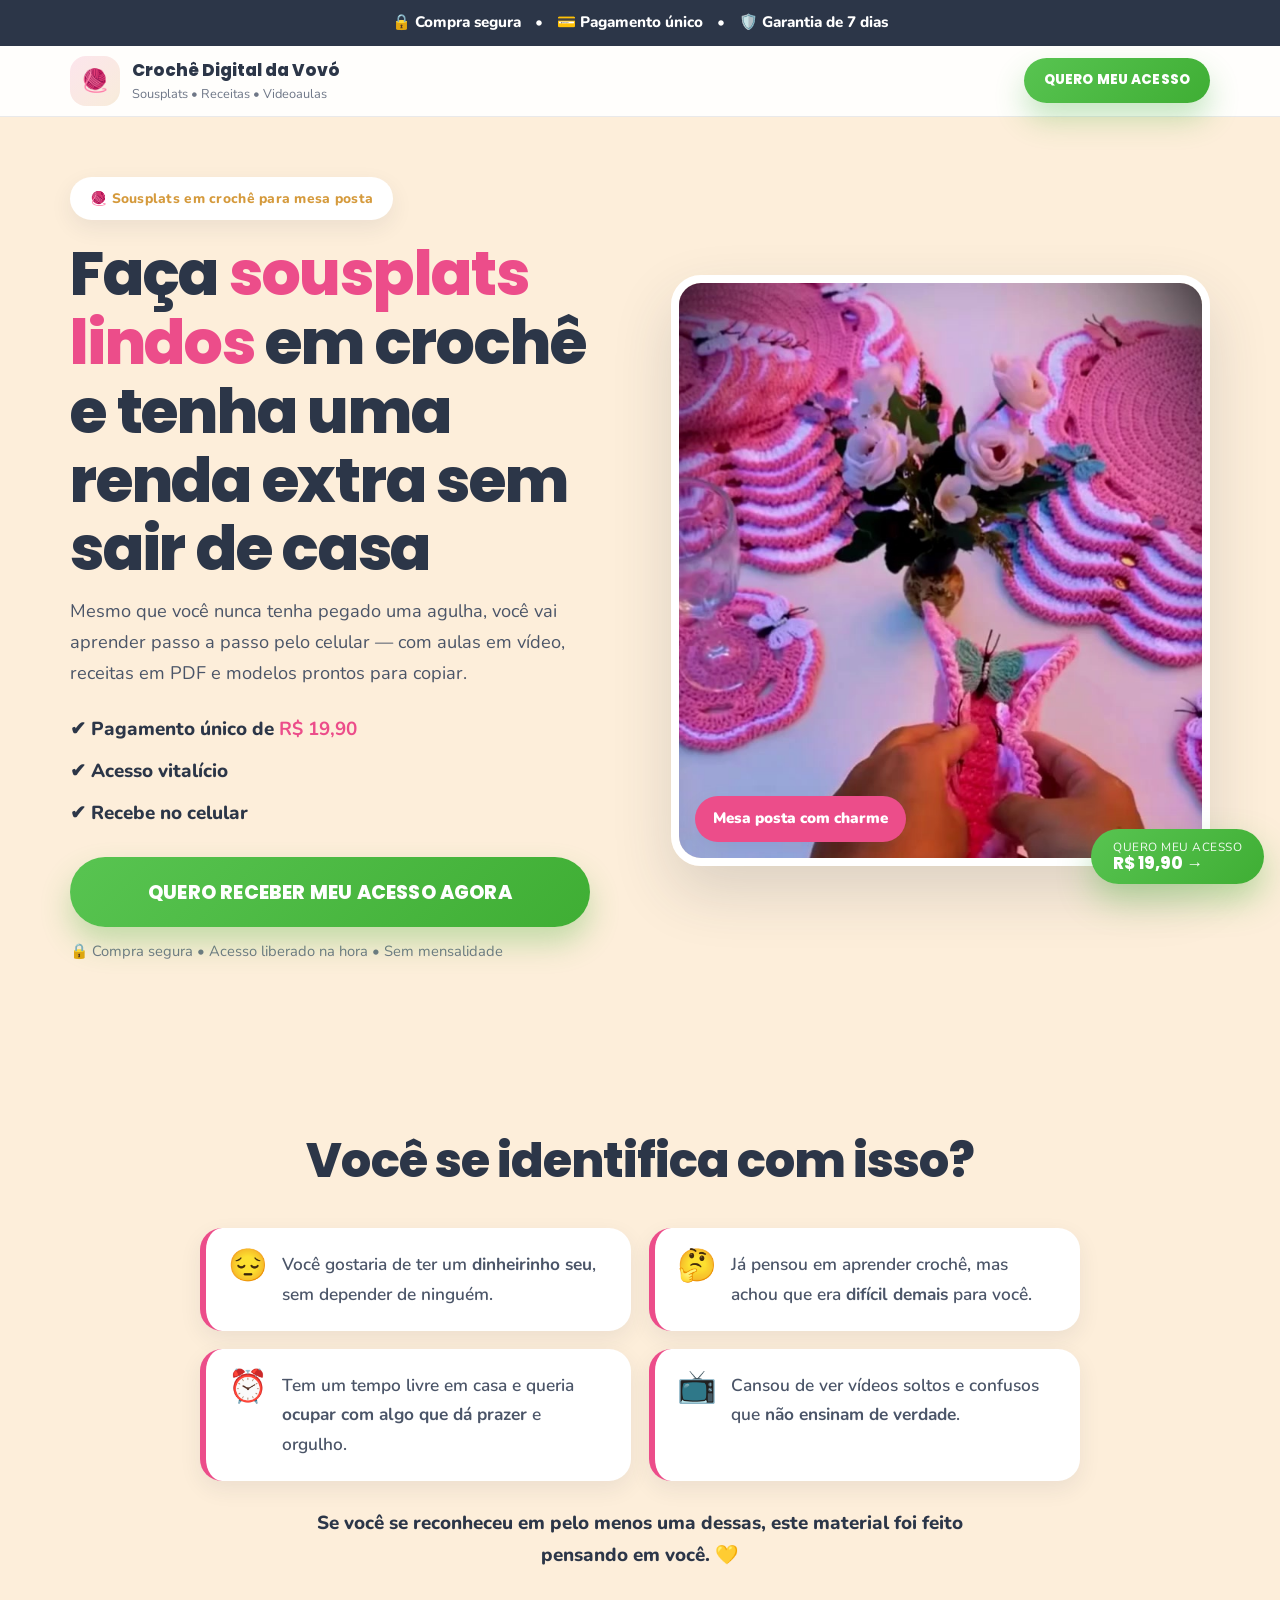
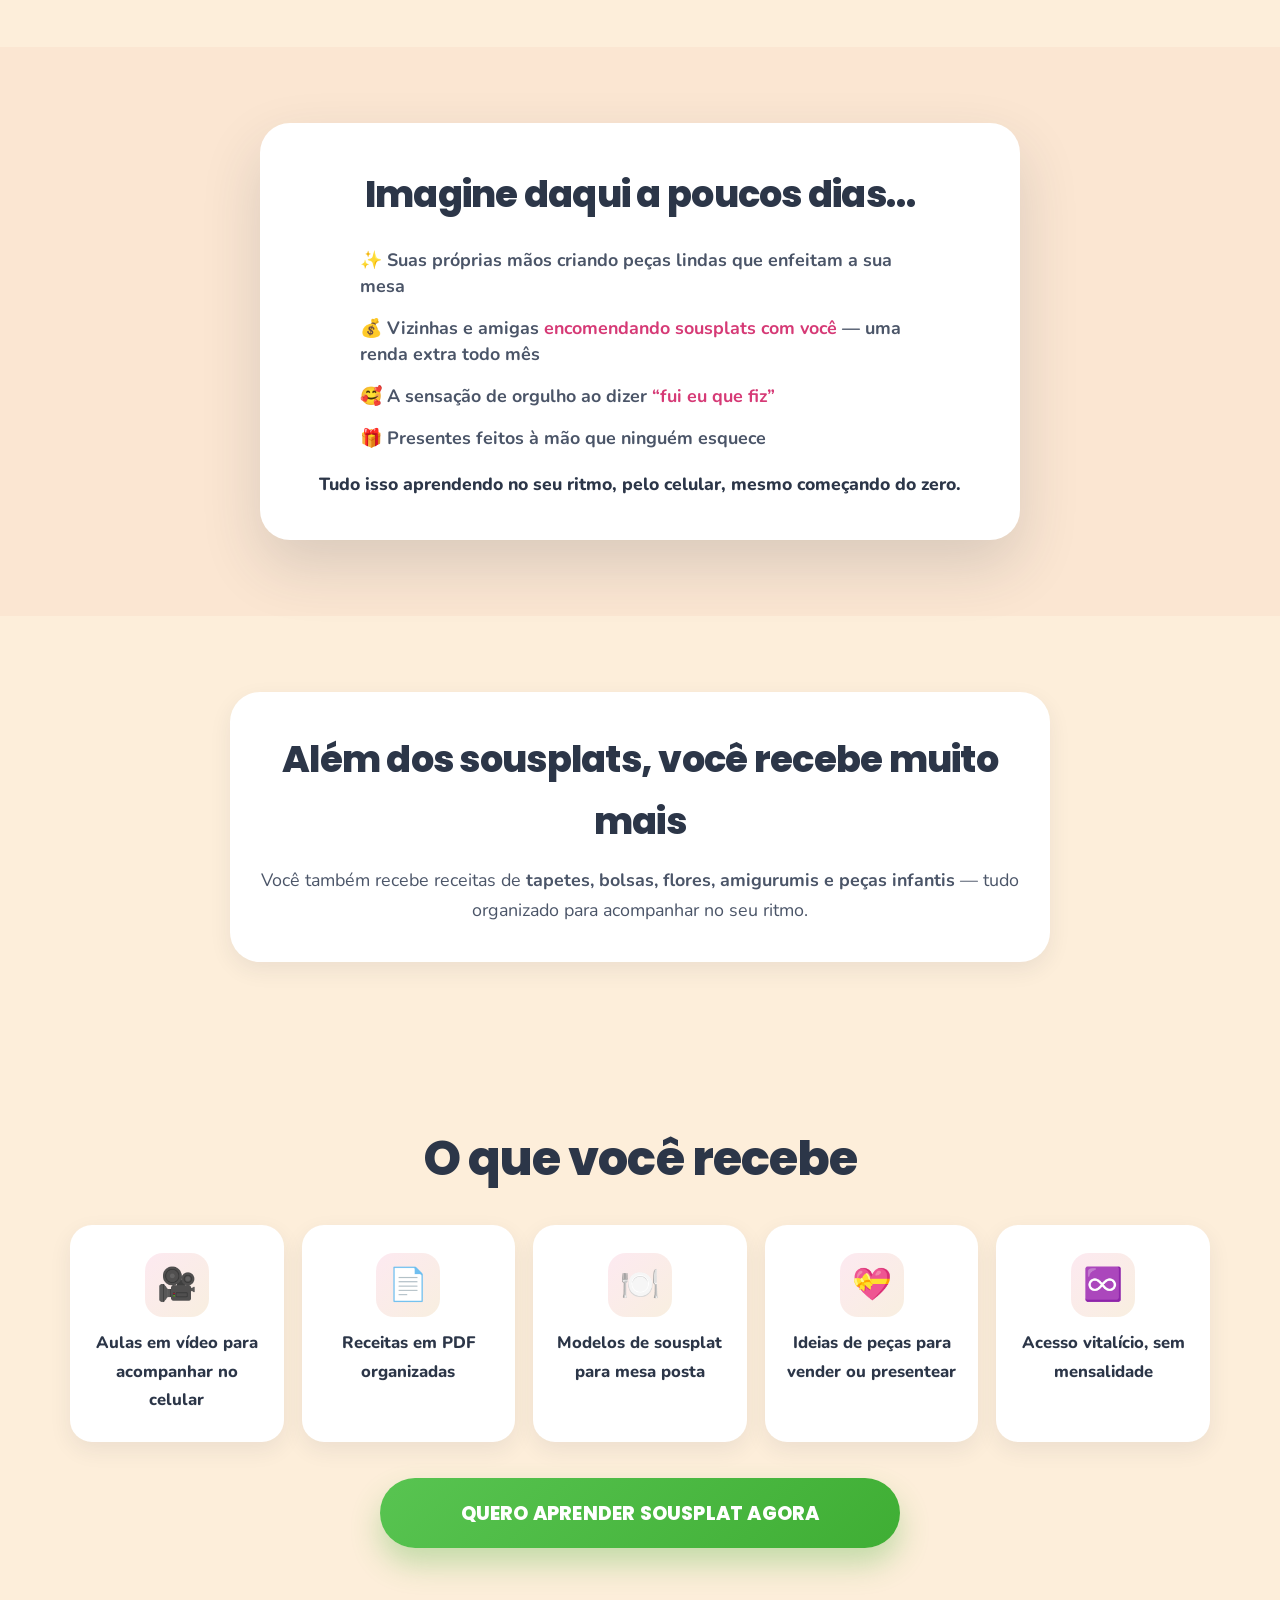
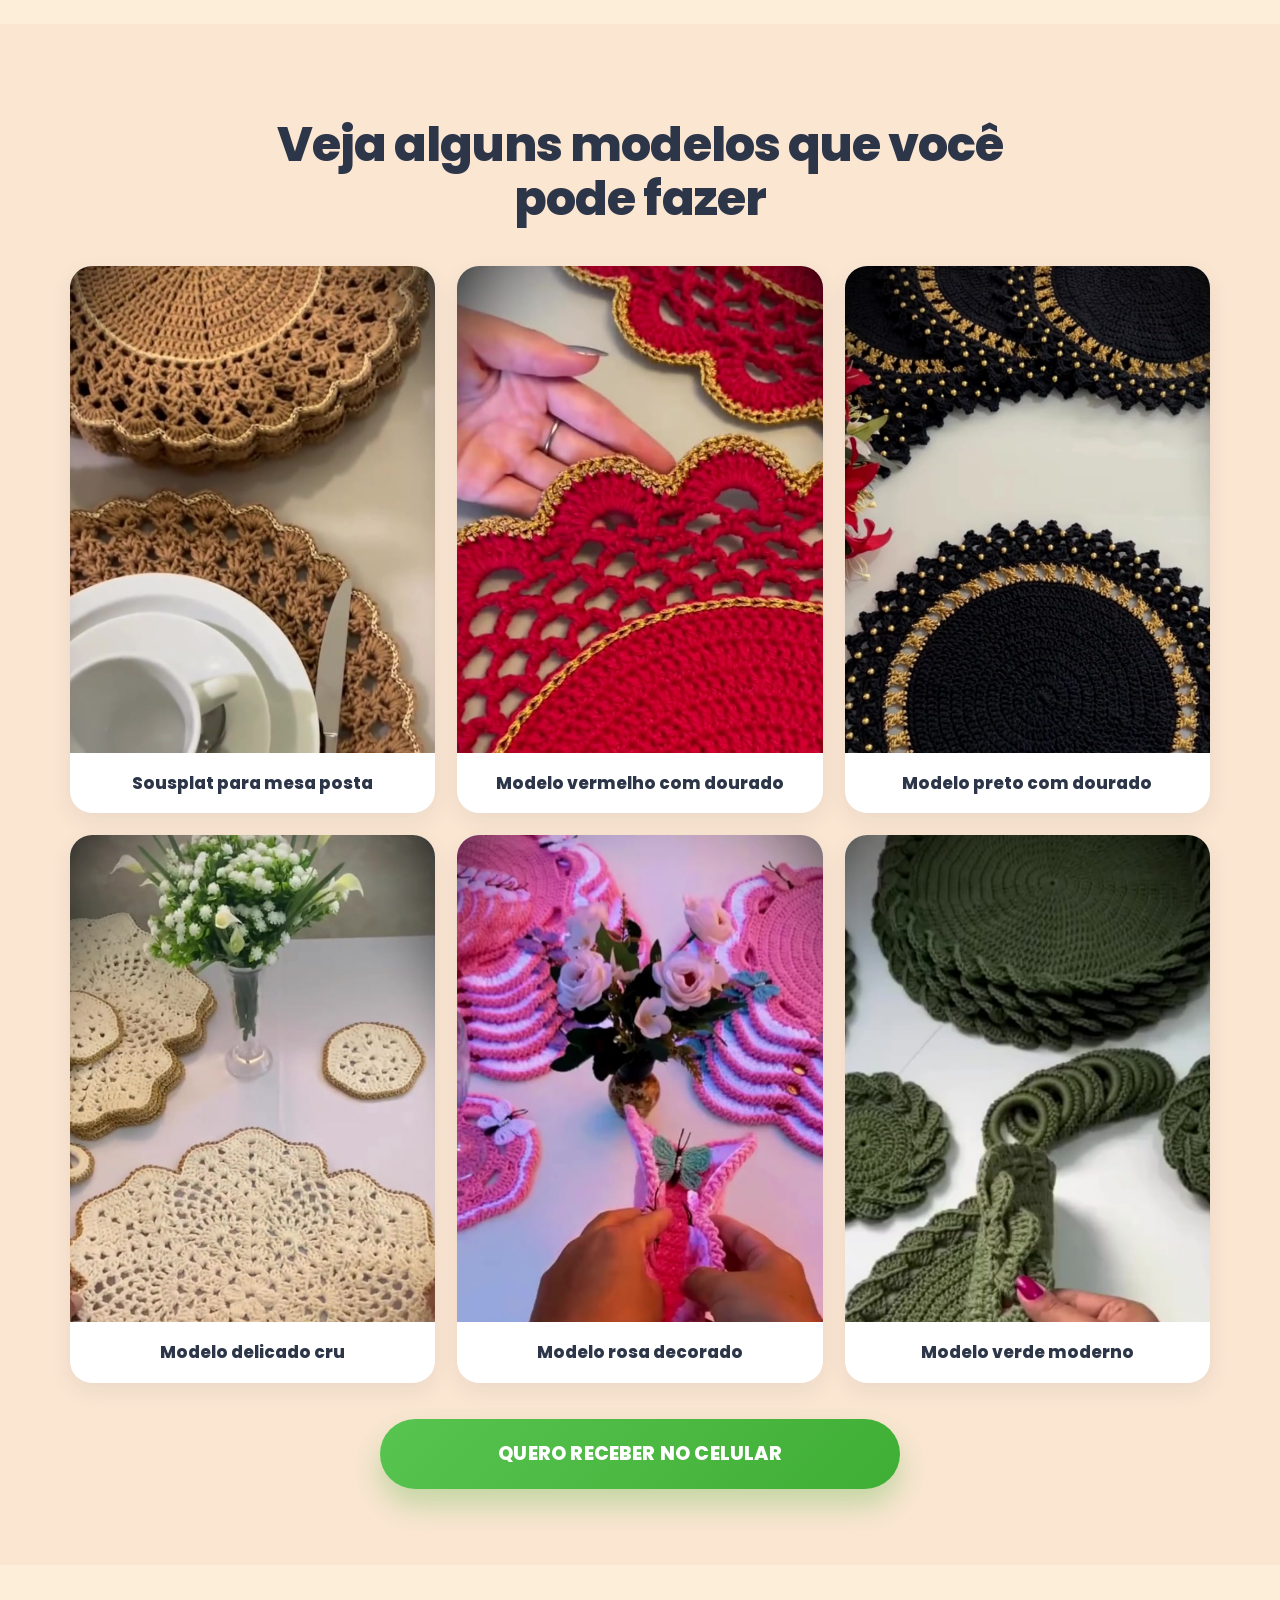
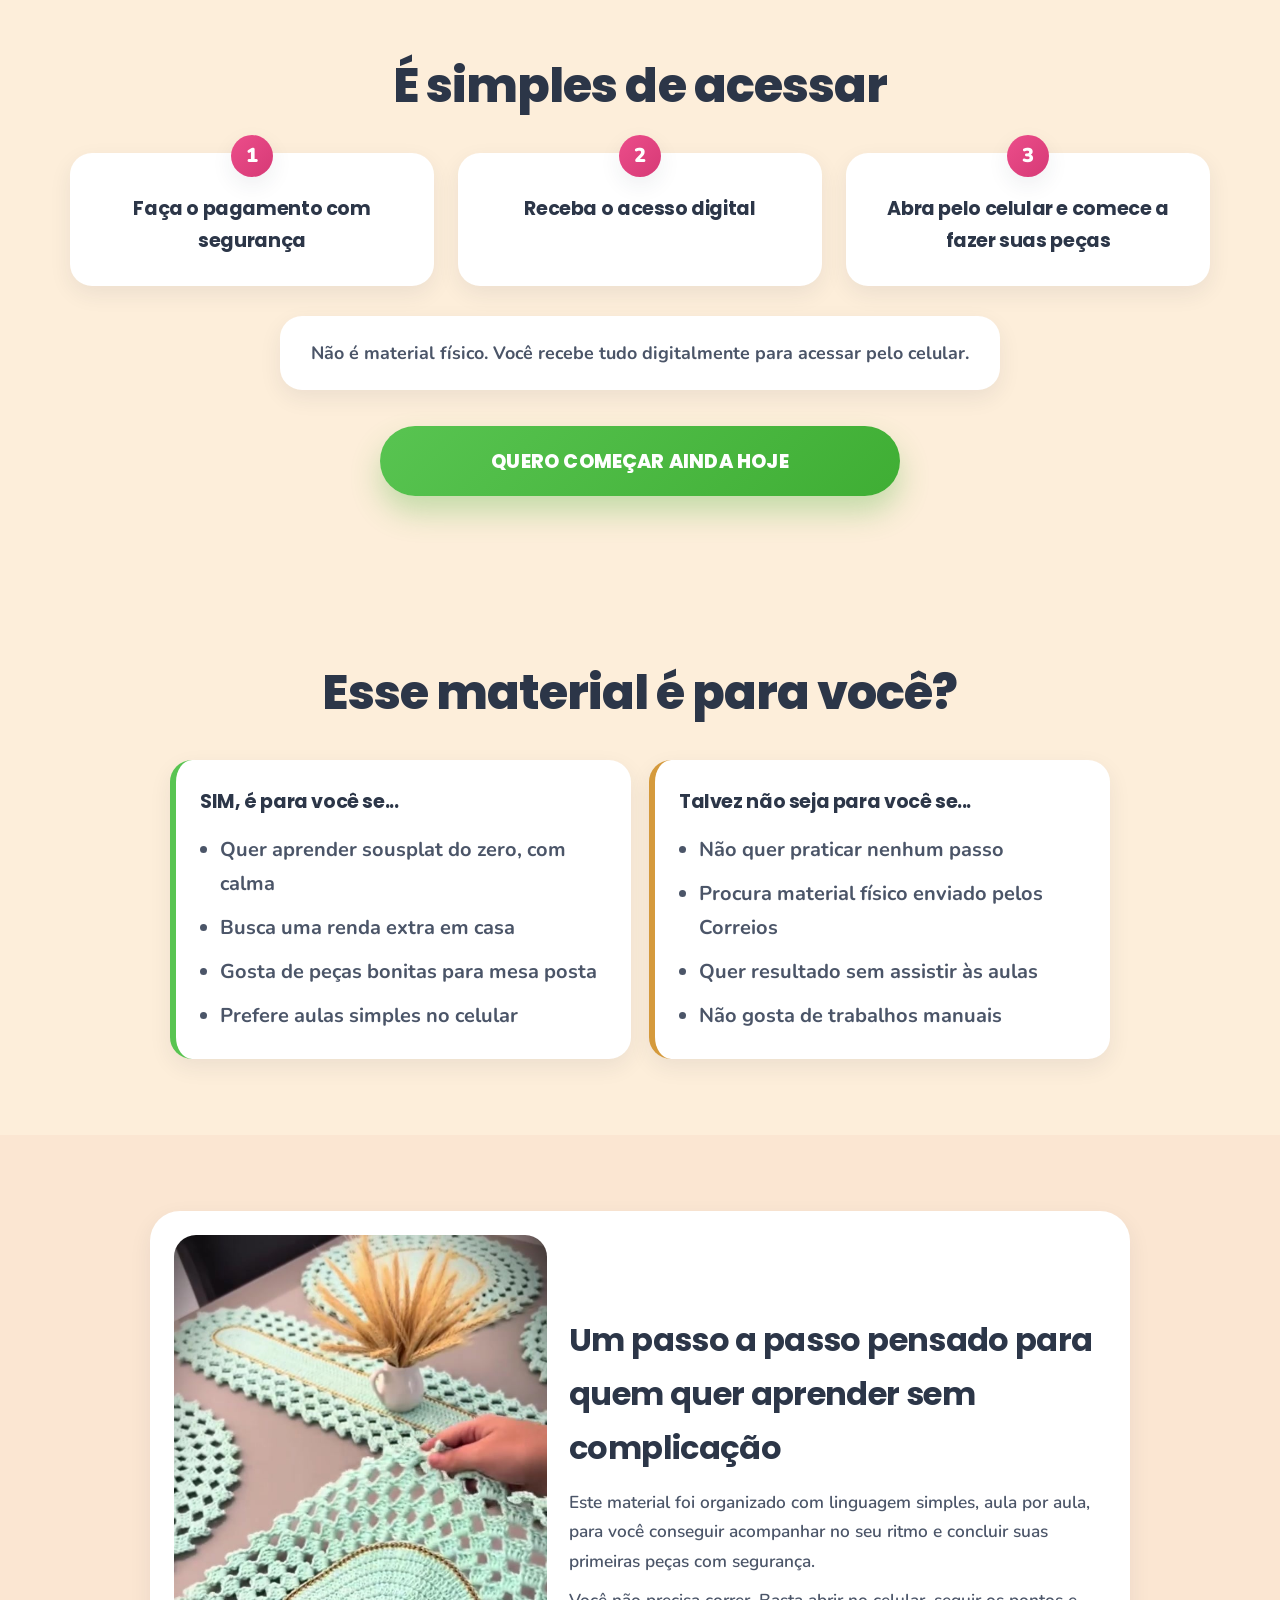
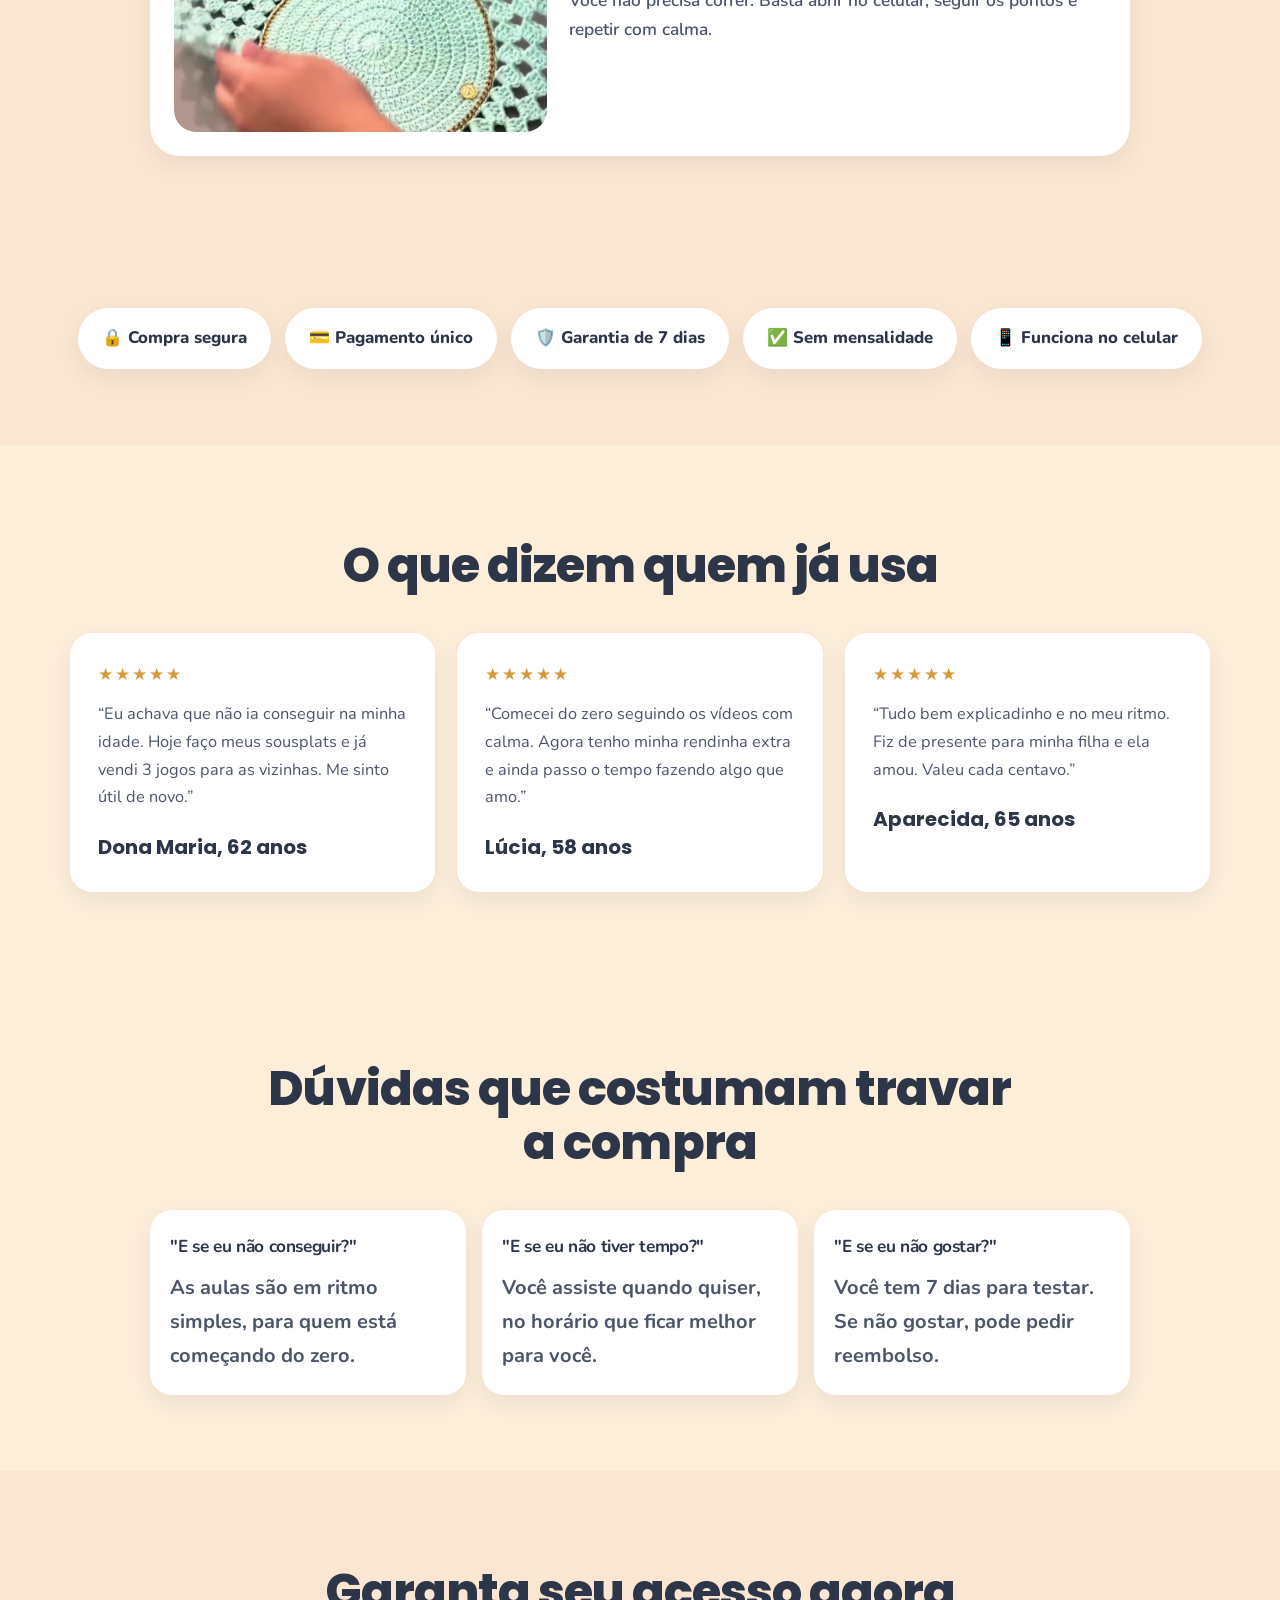
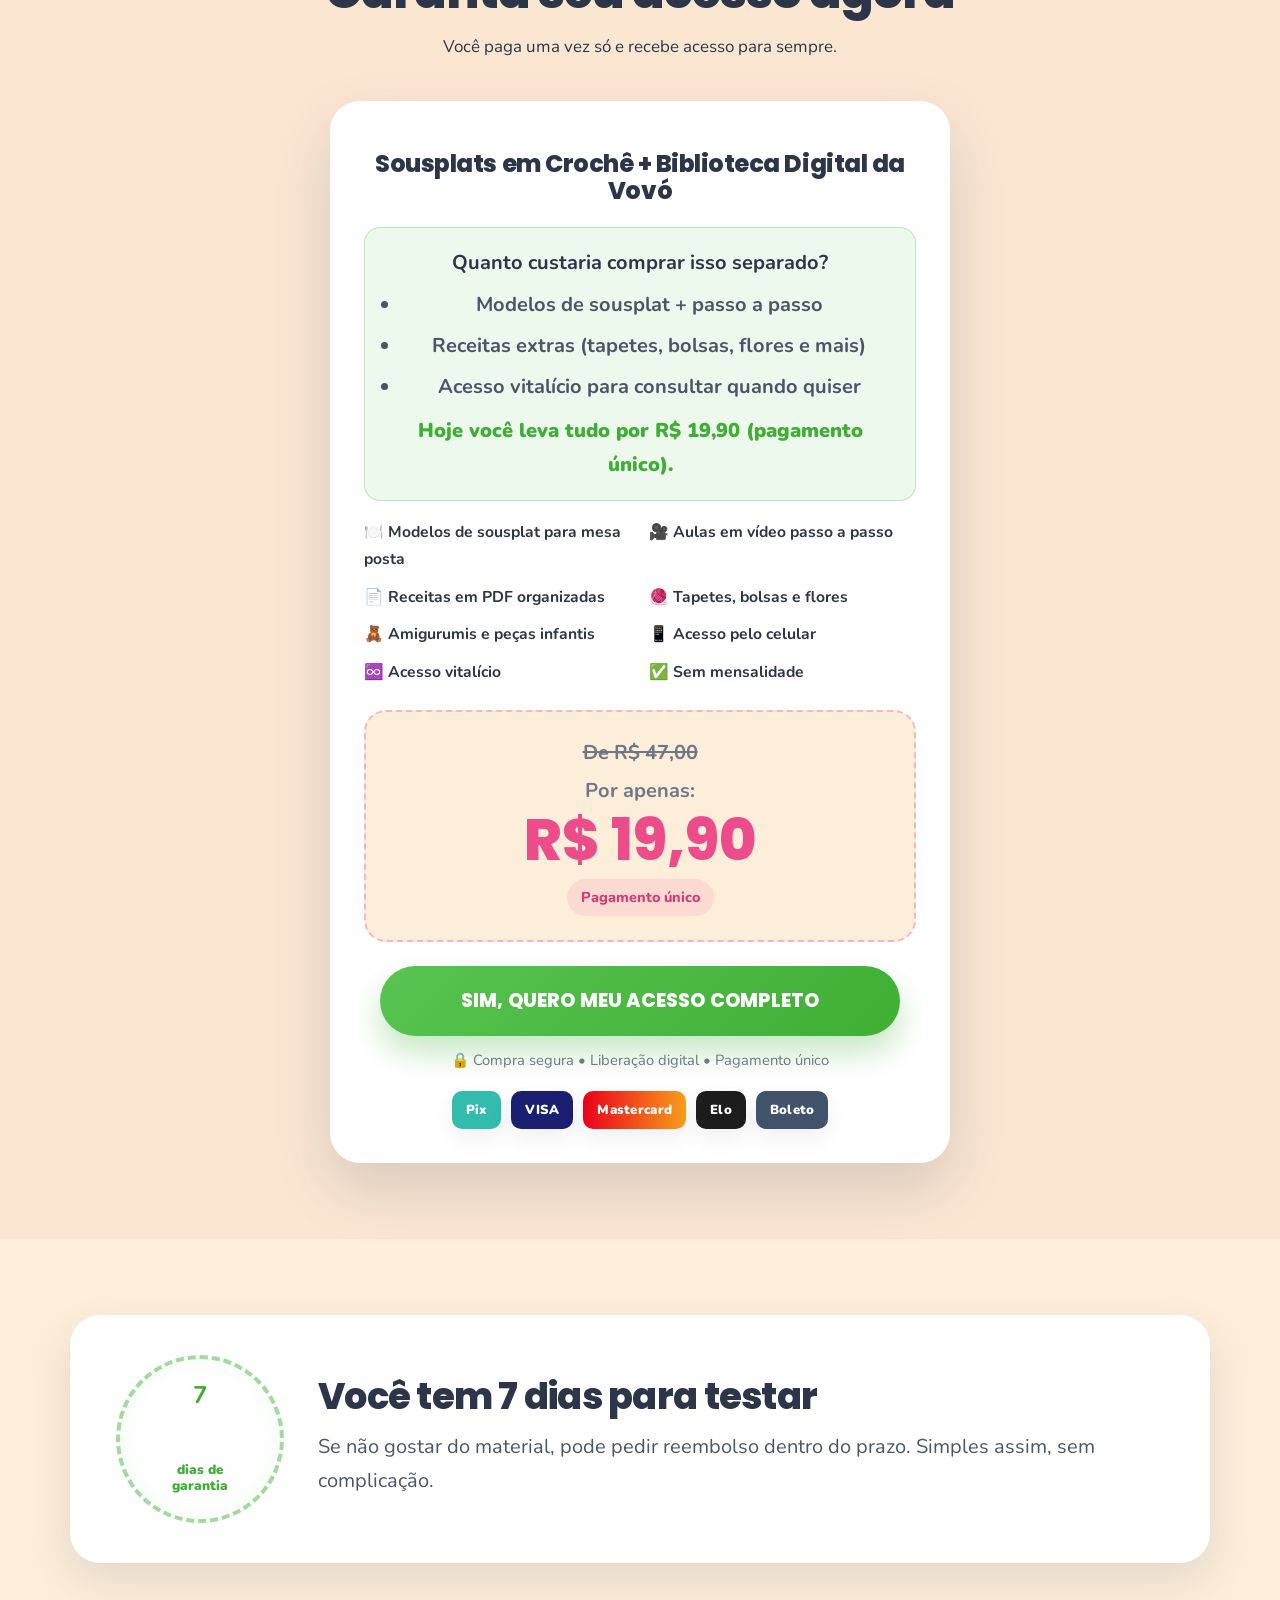
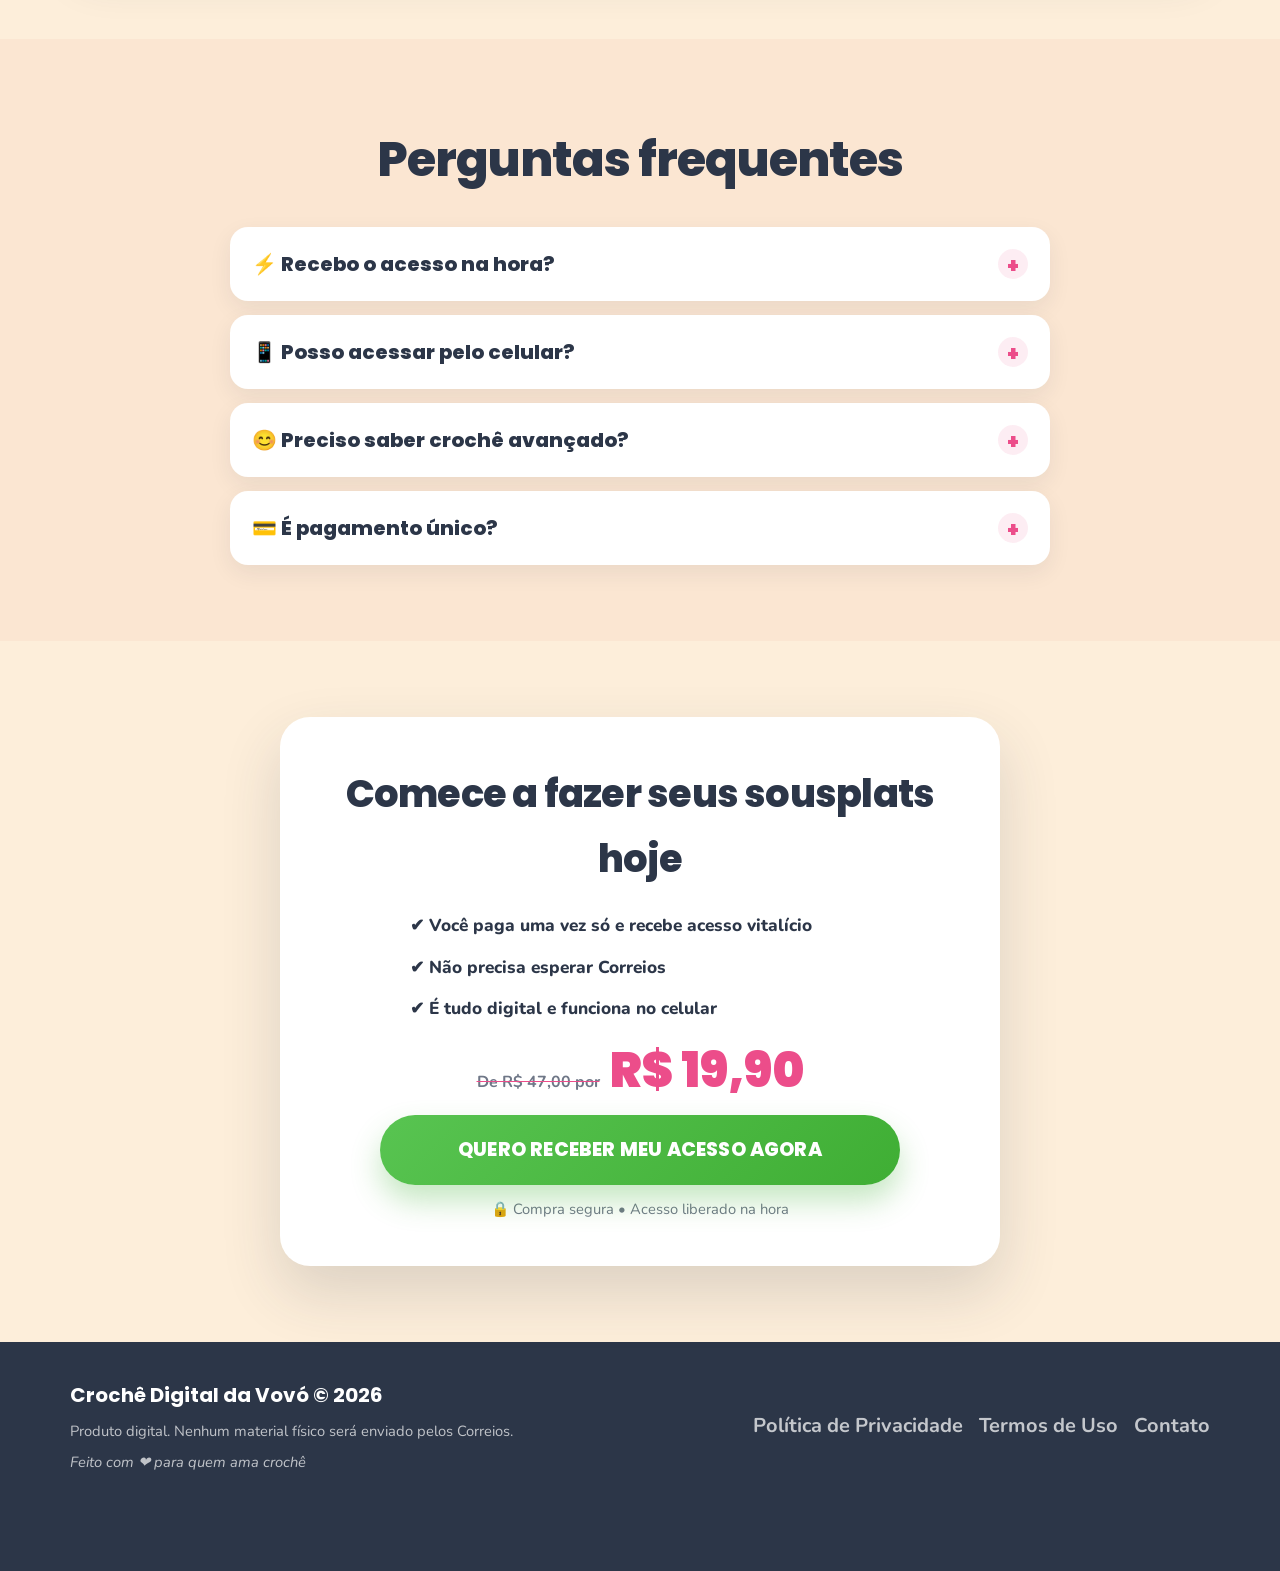
==== index.html @ d41757db "Atualiza Pixel para novo BM (1389836516248571)" ====
<!DOCTYPE html>
<html lang="pt-BR">
<head>
  <meta charset="UTF-8" />
  <meta name="viewport" content="width=device-width, initial-scale=1.0" />
  <meta name="description" content="Aprenda a fazer sousplats lindos em crochê pelo celular: aulas em vídeo, receitas em PDF e modelos prontos para mesa posta. Acesso vitalício por pagamento único." />
  <title>Sousplats em Crochê | Aprenda pelo Celular — Crochê Digital da Vovó</title>
  <link rel="preconnect" href="https://fonts.googleapis.com" />
  <link rel="preconnect" href="https://fonts.gstatic.com" crossorigin />
  <link href="https://fonts.googleapis.com/css2?family=Nunito:wght@400;600;700;800;900&family=Poppins:wght@600;700;800;900&display=swap" rel="stylesheet" />
  <link rel="stylesheet" href="style.css" />

  <!-- Utmify - rastreamento de UTMs -->
  <script
    src="https://cdn.utmify.com.br/scripts/utms/latest.js"
    data-utmify-prevent-xcod-sck
    data-utmify-prevent-subids
    async
    defer
  ></script>

  <!-- Meta Pixel Code -->
  <script>
  !function(f,b,e,v,n,t,s)
  {if(f.fbq)return;n=f.fbq=function(){n.callMethod?
  n.callMethod.apply(n,arguments):n.queue.push(arguments)};
  if(!f._fbq)f._fbq=n;n.push=n;n.loaded=!0;n.version='2.0';
  n.queue=[];t=b.createElement(e);t.async=!0;
  t.src=v;s=b.getElementsByTagName(e)[0];
  s.parentNode.insertBefore(t,s)}(window, document,'script',
  'https://connect.facebook.net/en_US/fbevents.js');
  fbq('init', '1389836516248571');
  fbq('track', 'PageView');
  </script>
  <noscript><img height="1" width="1" style="display:none"
  src="https://www.facebook.com/tr?id=1389836516248571&ev=PageView&noscript=1"
  /></noscript>
  <!-- End Meta Pixel Code -->
</head>
<body class="senior">
  <!-- Barra de confiança discreta -->
  <div class="trustbar">
    <span>🔒 Compra segura</span>
    <span>•</span>
    <span>💳 Pagamento único</span>
    <span>•</span>
    <span>🛡️ Garantia de 7 dias</span>
  </div>

  <header class="topbar topbar--simple" id="top">
    <div class="navbar container">
      <a class="brand" href="#top" aria-label="Ir para o topo">
        <span class="brand__mark">🧶</span>
        <span class="brand__text">
          <strong>Crochê Digital da Vovó</strong>
          <small>Sousplats • Receitas • Videoaulas</small>
        </span>
      </a>
      <a class="btn btn--primary btn--small" href="https://pay.cakto.com.br/pynu7jf_850468" target="_blank" rel="noopener noreferrer">Quero meu acesso</a>
    </div>
  </header>

  <main>
    <!-- 1. HERO -->
    <section class="hero section">
      <div class="container hero__grid">
        <div class="hero__content reveal">
          <span class="eyebrow">🧶 Sousplats em crochê para mesa posta</span>
          <h1>Faça <span class="accent">sousplats lindos</span> em crochê e tenha uma renda extra sem sair de casa</h1>
          <p class="lead">Mesmo que você nunca tenha pegado uma agulha, você vai aprender passo a passo pelo celular — com aulas em vídeo, receitas em PDF e modelos prontos para copiar.</p>

          <div class="hero-info">
            <span>✔ Pagamento único de <strong>R$ 19,90</strong></span>
            <span>✔ Acesso vitalício</span>
            <span>✔ Recebe no celular</span>
          </div>

          <a class="btn btn--primary btn--xl" href="https://pay.cakto.com.br/pynu7jf_850468" target="_blank" rel="noopener noreferrer">QUERO RECEBER MEU ACESSO AGORA</a>
          <p class="microcopy">🔒 Compra segura • Acesso liberado na hora • Sem mensalidade</p>
        </div>

        <div class="hero__visual reveal">
          <figure class="hero-photo card-float">
            <img src="images/08_conjunto_rosa_borboletas.jpg" alt="Mesa posta com sousplats rosa em crochê" loading="eager" />
            <span class="hero-photo__badge">Mesa posta com charme</span>
          </figure>
        </div>
      </div>
    </section>

    <!-- 2. IDENTIFICAÇÃO / DOR -->
    <section class="section reveal" id="identificacao">
      <div class="container">
        <div class="section-heading">
          <h2>Você se identifica com isso?</h2>
        </div>
        <div class="pain-grid">
          <article class="pain-card"><span class="pain-card__icon">😔</span><p>Você gostaria de ter um <strong>dinheirinho seu</strong>, sem depender de ninguém.</p></article>
          <article class="pain-card"><span class="pain-card__icon">🤔</span><p>Já pensou em aprender crochê, mas achou que era <strong>difícil demais</strong> para você.</p></article>
          <article class="pain-card"><span class="pain-card__icon">⏰</span><p>Tem um tempo livre em casa e queria <strong>ocupar com algo que dá prazer</strong> e orgulho.</p></article>
          <article class="pain-card"><span class="pain-card__icon">📺</span><p>Cansou de ver vídeos soltos e confusos que <strong>não ensinam de verdade</strong>.</p></article>
        </div>
        <p class="pain-note">Se você se reconheceu em pelo menos uma dessas, este material foi feito pensando em você. 💛</p>
      </div>
    </section>

    <!-- 2b. TRANSFORMAÇÃO / DESEJO -->
    <section class="section section--soft reveal" id="transformacao">
      <div class="container">
        <div class="transform-box">
          <h2>Imagine daqui a poucos dias…</h2>
          <ul class="transform-list">
            <li>✨ Suas próprias mãos criando peças lindas que enfeitam a sua mesa</li>
            <li>💰 Vizinhas e amigas <strong>encomendando sousplats com você</strong> — uma renda extra todo mês</li>
            <li>🥰 A sensação de orgulho ao dizer <strong>“fui eu que fiz”</strong></li>
            <li>🎁 Presentes feitos à mão que ninguém esquece</li>
          </ul>
          <p class="transform-note">Tudo isso aprendendo no seu ritmo, pelo celular, mesmo começando do zero.</p>
        </div>
      </div>
    </section>

    <!-- 2c. BÔNUS / PROMESSA SECUNDÁRIA -->
    <section class="section reveal" id="bonus-promessa">
      <div class="container">
        <div class="promise-box">
          <h2>Além dos sousplats, você recebe muito mais</h2>
          <p>Você também recebe receitas de <strong>tapetes, bolsas, flores, amigurumis e peças infantis</strong> — tudo organizado para acompanhar no seu ritmo.</p>
        </div>
      </div>
    </section>

    <!-- 3. O QUE VOCÊ RECEBE -->
    <section class="section reveal" id="recebe">
      <div class="container">
        <div class="section-heading">
          <h2>O que você recebe</h2>
        </div>

        <div class="receive-grid">
          <article class="receive-card"><span class="receive-card__icon">🎥</span><p>Aulas em vídeo para acompanhar no celular</p></article>
          <article class="receive-card"><span class="receive-card__icon">📄</span><p>Receitas em PDF organizadas</p></article>
          <article class="receive-card"><span class="receive-card__icon">🍽️</span><p>Modelos de sousplat para mesa posta</p></article>
          <article class="receive-card"><span class="receive-card__icon">💝</span><p>Ideias de peças para vender ou presentear</p></article>
          <article class="receive-card"><span class="receive-card__icon">♾️</span><p>Acesso vitalício, sem mensalidade</p></article>
        </div>

        <div class="center-cta">
          <a class="btn btn--primary btn--xl" href="https://pay.cakto.com.br/pynu7jf_850468" target="_blank" rel="noopener noreferrer">QUERO APRENDER SOUSPLAT AGORA</a>
        </div>
      </div>
    </section>

    <!-- 4. MODELOS / GALERIA -->
    <section class="section section--soft reveal" id="modelos">
      <div class="container">
        <div class="section-heading">
          <h2>Veja alguns modelos que você pode fazer</h2>
        </div>

        <div class="gallery-grid">
          <figure class="model-card">
            <img src="images/03_sousplat_bege_com_xicara.jpg" alt="Sousplat para mesa posta" loading="lazy" />
            <figcaption>Sousplat para mesa posta</figcaption>
          </figure>
          <figure class="model-card">
            <img src="images/04_vermelho_dourado_detalhe.jpg" alt="Modelo vermelho com dourado" loading="lazy" />
            <figcaption>Modelo vermelho com dourado</figcaption>
          </figure>
          <figure class="model-card">
            <img src="images/06_preto_dourado_pronto.jpg" alt="Modelo preto com dourado" loading="lazy" />
            <figcaption>Modelo preto com dourado</figcaption>
          </figure>
          <figure class="model-card">
            <img src="images/07_conjunto_cru_delicado.jpg" alt="Modelo delicado cru" loading="lazy" />
            <figcaption>Modelo delicado cru</figcaption>
          </figure>
          <figure class="model-card">
            <img src="images/08_conjunto_rosa_borboletas.jpg" alt="Modelo rosa decorado" loading="lazy" />
            <figcaption>Modelo rosa decorado</figcaption>
          </figure>
          <figure class="model-card">
            <img src="images/09_verde_sousplat_conjunto.jpg" alt="Modelo verde moderno" loading="lazy" />
            <figcaption>Modelo verde moderno</figcaption>
          </figure>
        </div>

        <div class="center-cta">
          <a class="btn btn--primary btn--xl" href="https://pay.cakto.com.br/pynu7jf_850468" target="_blank" rel="noopener noreferrer">QUERO RECEBER NO CELULAR</a>
        </div>
      </div>
    </section>

    <!-- 5. É SIMPLES DE ACESSAR -->
    <section class="section reveal" id="como-funciona">
      <div class="container">
        <div class="section-heading">
          <h2>É simples de acessar</h2>
        </div>

        <div class="steps-grid">
          <article class="step-card"><span class="step-card__num">1</span><h3>Faça o pagamento com segurança</h3></article>
          <article class="step-card"><span class="step-card__num">2</span><h3>Receba o acesso digital</h3></article>
          <article class="step-card"><span class="step-card__num">3</span><h3>Abra pelo celular e comece a fazer suas peças</h3></article>
        </div>

        <p class="simple-note">Não é material físico. Você recebe tudo digitalmente para acessar pelo celular.</p>

        <div class="center-cta">
          <a class="btn btn--primary btn--xl" href="https://pay.cakto.com.br/pynu7jf_850468" target="_blank" rel="noopener noreferrer">QUERO COMEÇAR AINDA HOJE</a>
        </div>
      </div>
    </section>

    <!-- 6. PARA QUEM E PARA QUEM NAO E -->
    <section class="section reveal" id="perfil">
      <div class="container">
        <div class="section-heading">
          <h2>Esse material é para você?</h2>
        </div>

        <div class="fit-grid">
          <article class="fit-card fit-card--yes">
            <h3>SIM, é para você se...</h3>
            <ul>
              <li>Quer aprender sousplat do zero, com calma</li>
              <li>Busca uma renda extra em casa</li>
              <li>Gosta de peças bonitas para mesa posta</li>
              <li>Prefere aulas simples no celular</li>
            </ul>
          </article>

          <article class="fit-card fit-card--no">
            <h3>Talvez não seja para você se...</h3>
            <ul>
              <li>Não quer praticar nenhum passo</li>
              <li>Procura material físico enviado pelos Correios</li>
              <li>Quer resultado sem assistir às aulas</li>
              <li>Não gosta de trabalhos manuais</li>
            </ul>
          </article>
        </div>
      </div>
    </section>

    <!-- 7. AUTORIDADE / ACOLHIMENTO -->
    <section class="section section--soft reveal" id="autoridade">
      <div class="container">
        <div class="creator-box">
          <figure class="creator-box__photo">
            <img src="images/02_maos_fazendo_sousplat.jpg" alt="Mãos demonstrando modelo de sousplat em crochê" loading="lazy" />
          </figure>
          <div class="creator-box__content">
            <h2>Um passo a passo pensado para quem quer aprender sem complicação</h2>
            <p>Este material foi organizado com linguagem simples, aula por aula, para você conseguir acompanhar no seu ritmo e concluir suas primeiras peças com segurança.</p>
            <p>Você não precisa correr. Basta abrir no celular, seguir os pontos e repetir com calma.</p>
          </div>
        </div>
      </div>
    </section>

    <!-- 8. CONFIANÇA -->
    <section class="section section--soft reveal" id="confianca">
      <div class="container">
        <div class="trust-badges">
          <span class="trust-badge">🔒 Compra segura</span>
          <span class="trust-badge">💳 Pagamento único</span>
          <span class="trust-badge">🛡️ Garantia de 7 dias</span>
          <span class="trust-badge">✅ Sem mensalidade</span>
          <span class="trust-badge">📱 Funciona no celular</span>
        </div>
      </div>
    </section>

    <!-- 9. DEPOIMENTOS -->
    <section class="section reveal" id="depoimentos">
      <div class="container">
        <div class="section-heading">
          <h2>O que dizem quem já usa</h2>
        </div>

        <div class="testimonial-grid">
          <figure class="testimonial-card">
            <span class="stars">★★★★★</span>
            <blockquote>“Eu achava que não ia conseguir na minha idade. Hoje faço meus sousplats e já vendi 3 jogos para as vizinhas. Me sinto útil de novo.”</blockquote>
            <figcaption><strong>Dona Maria, 62 anos</strong></figcaption>
          </figure>
          <figure class="testimonial-card">
            <span class="stars">★★★★★</span>
            <blockquote>“Comecei do zero seguindo os vídeos com calma. Agora tenho minha rendinha extra e ainda passo o tempo fazendo algo que amo.”</blockquote>
            <figcaption><strong>Lúcia, 58 anos</strong></figcaption>
          </figure>
          <figure class="testimonial-card">
            <span class="stars">★★★★★</span>
            <blockquote>“Tudo bem explicadinho e no meu ritmo. Fiz de presente para minha filha e ela amou. Valeu cada centavo.”</blockquote>
            <figcaption><strong>Aparecida, 65 anos</strong></figcaption>
          </figure>
        </div>
      </div>
    </section>

    <!-- 10. DÚVIDAS QUE TRAVAM A COMPRA -->
    <section class="section reveal" id="duvidas-compra">
      <div class="container">
        <div class="section-heading">
          <h2>Dúvidas que costumam travar a compra</h2>
        </div>

        <div class="objection-grid">
          <article class="objection-card">
            <h3>"E se eu não conseguir?"</h3>
            <p>As aulas são em ritmo simples, para quem está começando do zero.</p>
          </article>
          <article class="objection-card">
            <h3>"E se eu não tiver tempo?"</h3>
            <p>Você assiste quando quiser, no horário que ficar melhor para você.</p>
          </article>
          <article class="objection-card">
            <h3>"E se eu não gostar?"</h3>
            <p>Você tem 7 dias para testar. Se não gostar, pode pedir reembolso.</p>
          </article>
        </div>
      </div>
    </section>

    <!-- 11. OFERTA -->
    <section class="section section--offer reveal" id="oferta">
      <div class="container">
        <div class="section-heading section-heading--light">
          <h2>Garanta seu acesso agora</h2>
          <p>Você paga uma vez só e recebe acesso para sempre.</p>
        </div>

        <div class="offer-card">
          <h3 class="offer-card__title">Sousplats em Crochê + Biblioteca Digital da Vovó</h3>

          <div class="offer-anchor">
            <p><strong>Quanto custaria comprar isso separado?</strong></p>
            <ul>
              <li>Modelos de sousplat + passo a passo</li>
              <li>Receitas extras (tapetes, bolsas, flores e mais)</li>
              <li>Acesso vitalício para consultar quando quiser</li>
            </ul>
            <span class="offer-anchor__result">Hoje você leva tudo por R$ 19,90 (pagamento único).</span>
          </div>

          <ul class="offer-list">
            <li>🍽️ Modelos de sousplat para mesa posta</li>
            <li>🎥 Aulas em vídeo passo a passo</li>
            <li>📄 Receitas em PDF organizadas</li>
            <li>🧶 Tapetes, bolsas e flores</li>
            <li>🧸 Amigurumis e peças infantis</li>
            <li>📱 Acesso pelo celular</li>
            <li>♾️ Acesso vitalício</li>
            <li>✅ Sem mensalidade</li>
          </ul>

          <div class="price-box">
            <span class="price-box__old">De R$ 47,00</span>
            <span class="price-box__label">Por apenas:</span>
            <strong class="price-box__new">R$ 19,90</strong>
            <span class="price-box__tag">Pagamento único</span>
          </div>

          <a class="btn btn--primary btn--block btn--xl" href="https://pay.cakto.com.br/pynu7jf_850468" target="_blank" rel="noopener noreferrer">SIM, QUERO MEU ACESSO COMPLETO</a>
          <p class="microcopy">🔒 Compra segura • Liberação digital • Pagamento único</p>

          <div class="payment-row" aria-label="Formas de pagamento">
            <span class="pay-chip pay-chip--pix">Pix</span>
            <span class="pay-chip pay-chip--visa">VISA</span>
            <span class="pay-chip pay-chip--master">Mastercard</span>
            <span class="pay-chip pay-chip--elo">Elo</span>
            <span class="pay-chip pay-chip--boleto">Boleto</span>
          </div>
        </div>
      </div>
    </section>

    <!-- 12. GARANTIA -->
    <section class="section reveal" id="garantia">
      <div class="container guarantee-panel">
        <div class="guarantee-seal"><strong>7</strong><span>dias de<br />garantia</span></div>
        <div class="guarantee-content">
          <h2>Você tem 7 dias para testar</h2>
          <p>Se não gostar do material, pode pedir reembolso dentro do prazo. Simples assim, sem complicação.</p>
        </div>
      </div>
    </section>

    <!-- 13. FAQ -->
    <section class="section section--soft reveal" id="faq">
      <div class="container">
        <div class="section-heading">
          <h2>Perguntas frequentes</h2>
        </div>

        <div class="accordion" data-accordion>
          <article class="accordion-item">
            <button class="accordion-trigger" type="button" aria-expanded="false">⚡ Recebo o acesso na hora?</button>
            <div class="accordion-panel" hidden><p>Sim. Após a confirmação do pagamento, você recebe o acesso ao material digital na hora.</p></div>
          </article>
          <article class="accordion-item">
            <button class="accordion-trigger" type="button" aria-expanded="false">📱 Posso acessar pelo celular?</button>
            <div class="accordion-panel" hidden><p>Sim. Funciona muito bem no celular, tablet ou computador.</p></div>
          </article>
          <article class="accordion-item">
            <button class="accordion-trigger" type="button" aria-expanded="false">😊 Preciso saber crochê avançado?</button>
            <div class="accordion-panel" hidden><p>Não. Tem materiais simples para começar e também ideias para quem já faz crochê.</p></div>
          </article>
          <article class="accordion-item">
            <button class="accordion-trigger" type="button" aria-expanded="false">💳 É pagamento único?</button>
            <div class="accordion-panel" hidden><p>Sim. Você paga uma vez e acessa para sempre, sem mensalidade.</p></div>
          </article>
        </div>
      </div>
    </section>

    <!-- 14. REFORÇO FINAL -->
    <section class="section reveal" id="final">
      <div class="container">
        <div class="final-cta">
          <h2>Comece a fazer seus sousplats hoje</h2>
          <ul class="final-list">
            <li>✔ Você paga uma vez só e recebe acesso vitalício</li>
            <li>✔ Não precisa esperar Correios</li>
            <li>✔ É tudo digital e funciona no celular</li>
          </ul>
          <div class="hero-price hero-price--center">
            <span class="hero-price__old">De R$ 47,00 por</span>
            <strong class="hero-price__new">R$ 19,90</strong>
          </div>
          <a class="btn btn--primary btn--xl" href="https://pay.cakto.com.br/pynu7jf_850468" target="_blank" rel="noopener noreferrer">QUERO RECEBER MEU ACESSO AGORA</a>
          <p class="microcopy">🔒 Compra segura • Acesso liberado na hora</p>
        </div>
      </div>
    </section>
  </main>

  <!-- CTA flutuante -->
  <a class="floating-cta" href="https://pay.cakto.com.br/pynu7jf_850468" target="_blank" rel="noopener noreferrer">
    <span>Quero meu acesso</span>
    <strong>R$ 19,90 →</strong>
  </a>

  <footer class="footer">
    <div class="container footer__grid">
      <div>
        <strong>Crochê Digital da Vovó © 2026</strong>
        <p>Produto digital. Nenhum material físico será enviado pelos Correios.</p>
        <p class="footer__made">Feito com ❤ para quem ama crochê</p>
      </div>

      <nav class="footer__links" aria-label="Links do rodapé">
        <a href="#top">Política de Privacidade</a>
        <a href="#top">Termos de Uso</a>
        <a href="#top">Contato</a>
      </nav>
    </div>
  </footer>

  <script src="script.js" defer></script>
</body>
</html>
---- style.css ----
/* =========================================================
   Crochê Digital da Vovó — Página de vendas
   Estilo: infoproduto claro — fundo creme, títulos navy,
   destaques rosa-magenta, botões verdes e selo dourado.
   ========================================================= */

:root {
  --bg: #fdeeda;
  --bg-soft: #fbe6d2;
  --card: #ffffff;
  --ink: #2c3648;
  --navy: #2c3648;
  --text: #4b5568;
  --muted: #6f7787;
  --border: rgba(44, 54, 72, 0.10);

  --pink: #ec4d8a;
  --pink-dark: #d63a76;

  --green: #58c451;
  --green-dark: #3fae34;

  --gold: #d59a3c;

  --shadow-sm: 0 8px 22px rgba(44, 54, 72, 0.08);
  --shadow: 0 18px 44px rgba(44, 54, 72, 0.12);
  --shadow-lg: 0 26px 60px rgba(44, 54, 72, 0.16);
  --radius: 22px;
  --radius-lg: 30px;
}

* { box-sizing: border-box; }

html { scroll-behavior: auto; }

body {
  margin: 0;
  font-family: "Nunito", "Trebuchet MS", sans-serif;
  color: var(--text);
  font-size: 18px;
  line-height: 1.65;
  background: var(--bg);
}

a { color: inherit; text-decoration: none; }
img { max-width: 100%; display: block; }
button, .btn { font: inherit; }

.container { width: min(1140px, calc(100% - 32px)); margin: 0 auto; }

.sr-only {
  position: absolute; width: 1px; height: 1px; padding: 0; margin: -1px;
  overflow: hidden; clip: rect(0, 0, 0, 0); white-space: nowrap; border: 0;
}

.section { padding: 76px 0; }
.section--soft { background: var(--bg-soft); }

/* ===================== Tipografia ===================== */
h1, h2, h3 { letter-spacing: -0.02em; }

.hero h1,
.section-heading h2,
.offer-card__title,
.guarantee-content h2 {
  font-family: "Poppins", "Nunito", sans-serif;
  font-weight: 800;
  color: var(--ink);
  line-height: 1.12;
}

.eyebrow {
  display: inline-flex; align-items: center; gap: 8px;
  padding: 10px 20px; border-radius: 999px;
  background: #fff;
  color: var(--gold);
  font-size: 0.86rem; font-weight: 800;
  letter-spacing: 0.02em;
  box-shadow: var(--shadow-sm);
}
.eyebrow--light { background: rgba(255, 255, 255, 0.16); color: #fff; box-shadow: none; }

.section-heading { max-width: 760px; margin: 0 auto 40px; text-align: center; }
.section-heading--light h2,
.section-heading--light p { color: #fff; }
.section-heading h2 { font-size: clamp(2rem, 4vw, 3rem); margin: 18px 0 14px; font-weight: 800; }
.section-heading p { color: var(--muted); font-size: 1.06rem; margin: 0; }
.section-heading--light p { color: rgba(255,255,255,0.9); }

/* ===================== Barra de urgência ===================== */
.urgency-bar {
  position: sticky; top: 0; z-index: 60;
  display: flex; align-items: center; justify-content: center;
  flex-wrap: wrap; gap: 8px 16px;
  padding: 11px 16px; text-align: center;
  background: var(--navy);
  color: #fff; font-weight: 800; font-size: 0.94rem;
  letter-spacing: 0.02em;
}
.urgency-bar__timer {
  padding: 5px 14px; border-radius: 999px;
  background: rgba(236, 77, 138, 0.9);
  font-variant-numeric: tabular-nums;
}

/* ===================== Topbar ===================== */
.topbar {
  position: sticky; top: 42px; z-index: 50;
  backdrop-filter: blur(16px);
  background: rgba(255, 255, 255, 0.92);
  border-bottom: 1px solid var(--border);
}
.navbar {
  min-height: 76px; display: flex; align-items: center;
  justify-content: space-between; gap: 16px; position: relative;
}
.brand { display: inline-flex; align-items: center; gap: 12px; }
.brand__mark {
  width: 50px; height: 50px; display: grid; place-items: center;
  border-radius: 16px; font-size: 1.4rem;
  background: linear-gradient(135deg, rgba(236, 77, 138, 0.14), rgba(213, 154, 60, 0.18));
}
.brand__text strong {
  display: block; font-size: 1.05rem; color: var(--ink);
  font-family: "Poppins", "Nunito", sans-serif; font-weight: 800;
}
.brand__text small { display: block; color: var(--muted); font-size: 0.8rem; }

.nav-links { display: flex; align-items: center; gap: 22px; }
.nav-links a { color: var(--ink); font-weight: 700; }
.nav-links a:hover { color: var(--pink); }

.menu-toggle {
  display: none; width: 50px; height: 50px; border: 0; padding: 0 14px;
  border-radius: 14px; background: var(--card); box-shadow: var(--shadow-sm);
}
.menu-toggle span { display: block; height: 2px; margin: 5px 0; border-radius: 999px; background: var(--ink); }

/* ===================== Botões ===================== */
.btn {
  display: inline-flex; align-items: center; justify-content: center; gap: 10px;
  border: 0; border-radius: 999px; padding: 16px 28px;
  font-family: "Poppins", "Nunito", sans-serif;
  font-weight: 800; letter-spacing: 0.01em; text-transform: uppercase;
  cursor: pointer; position: relative; overflow: hidden;
  transition: transform 180ms ease, box-shadow 180ms ease, filter 180ms ease;
}
.btn::after {
  content: ""; position: absolute; top: 0; left: -120%;
  width: 60%; height: 100%; transform: skewX(-20deg);
  background: linear-gradient(90deg, transparent, rgba(255, 255, 255, 0.45), transparent);
}
.btn:hover::after { animation: shine 850ms ease; }
.btn--primary {
  color: #fff;
  background: linear-gradient(135deg, var(--green) 0%, var(--green-dark) 100%);
  box-shadow: 0 16px 30px rgba(63, 174, 52, 0.30);
}
.btn--primary:hover { transform: translateY(-2px); filter: brightness(1.04); box-shadow: 0 22px 38px rgba(63, 174, 52, 0.38); }
.btn--outline {
  color: var(--pink); background: #fff;
  box-shadow: inset 0 0 0 2px rgba(236, 77, 138, 0.5), var(--shadow-sm);
}
.btn--outline:hover { transform: translateY(-2px); background: rgba(236, 77, 138, 0.06); }
.btn--small { padding: 11px 20px; font-size: 0.84rem; }
.btn--large { padding: 19px 32px; font-size: 1.04rem; min-height: 62px; }
.btn--block { width: 100%; }

.microcopy { margin: 12px 0 0; font-size: 0.92rem; color: var(--muted); }
.microcopy--light { color: rgba(255, 255, 255, 0.85); }

.center-cta { text-align: center; margin-top: 36px; }

/* ===================== Hero ===================== */
.hero { padding-top: 60px; }
.hero__grid {
  display: grid; gap: 40px; align-items: center;
  grid-template-columns: minmax(0, 1.02fr) minmax(320px, 0.98fr);
}
.hero__content { max-width: 620px; }
.hero h1 { font-size: clamp(2.4rem, 4.8vw, 4rem); margin: 20px 0 12px; font-weight: 800; }
.hero h1 .accent { color: var(--pink); }
.hero__subtitle {
  font-family: "Poppins", "Nunito", sans-serif; font-weight: 800;
  color: var(--pink); font-size: clamp(1.2rem, 2.4vw, 1.6rem);
  margin: 0 0 16px;
}
.lead { font-size: 1.14rem; color: var(--text); margin: 0; }

.pill-row { display: flex; flex-wrap: wrap; gap: 10px; margin: 26px 0; }
.pill {
  padding: 9px 15px; border-radius: 999px; font-size: 0.9rem; font-weight: 800;
  background: #fff; box-shadow: var(--shadow-sm);
  color: var(--ink);
  transition: transform 180ms ease, box-shadow 180ms ease;
}
.pill:hover { transform: translateY(-3px); box-shadow: var(--shadow); }

.rating-row { display: flex; align-items: center; gap: 10px; margin-top: 18px; font-weight: 700; color: var(--muted); font-size: 0.95rem; }
.stars { color: var(--gold); letter-spacing: 2px; font-size: 1.05rem; }

.hero-price { display: flex; align-items: baseline; flex-wrap: wrap; gap: 10px; margin: 6px 0 18px; }
.hero-price__old { color: var(--muted); font-weight: 700; font-size: 1rem; text-decoration: line-through; text-decoration-color: var(--pink); }
.hero-price__new { font-family: "Poppins", "Nunito", sans-serif; font-weight: 900; font-size: clamp(2.2rem, 6vw, 3rem); color: var(--pink); line-height: 1; }

.hero__visual { position: relative; }
.product-cover {
  position: relative; margin: 0; aspect-ratio: 4 / 4.2;
  border-radius: var(--radius-lg); overflow: hidden;
  box-shadow: var(--shadow-lg); border: 8px solid #fff;
}
.product-cover__img {
  position: absolute; inset: 0;
  background-size: cover; background-position: center;
  transition: transform 600ms ease;
}
.product-cover:hover .product-cover__img { transform: scale(1.06); }
.product-cover__badge {
  position: absolute; top: 16px; left: 16px; z-index: 2;
  padding: 8px 14px; border-radius: 999px; font-weight: 900; font-size: 0.86rem;
  background: var(--pink); color: #fff; box-shadow: var(--shadow-sm);
  animation: badgePop 2.6s ease-in-out infinite;
}
.product-cover__overlay {
  position: absolute; left: 0; right: 0; bottom: 0; z-index: 2;
  display: grid; gap: 4px; padding: 26px 22px 22px;
  background: linear-gradient(180deg, transparent, rgba(44, 54, 72, 0.86) 62%);
  color: #fff; text-align: left;
}
.product-cover__kicker { font-weight: 800; font-size: 0.86rem; color: #ffd9e7; }
.product-cover__title {
  font-family: "Poppins", "Nunito", sans-serif; font-weight: 800;
  font-size: clamp(1.4rem, 3.2vw, 1.9rem); line-height: 1.1;
}
.product-cover__count {
  display: inline-block; justify-self: start; margin-top: 6px;
  padding: 6px 14px; border-radius: 999px; font-weight: 900; font-size: 0.84rem;
  background: var(--gold); color: #fff;
}
.hero-floating-card {
  position: absolute; right: -10px; bottom: -34px;
  display: flex; align-items: center; gap: 12px;
  padding: 14px 18px; border-radius: 18px;
  background: #fff; box-shadow: var(--shadow);
  max-width: 230px;
}
.hero-floating-card__icon { font-size: 1.6rem; }
.hero-floating-card strong { display: block; color: var(--ink); font-size: 0.98rem; }
.hero-floating-card small { color: var(--muted); font-size: 0.82rem; }
.card-float { animation: float 5s ease-in-out infinite; }

/* ===================== Diferenciais ===================== */
.diff-grid {
  display: grid; gap: 30px; align-items: stretch;
  grid-template-columns: minmax(0, 1.1fr) minmax(280px, 0.9fr);
}
.diff-features { display: grid; gap: 16px; }
.diff-card {
  display: flex; gap: 16px; align-items: flex-start;
  background: var(--card);
  border-radius: var(--radius); padding: 22px; box-shadow: var(--shadow-sm);
  transition: transform 200ms ease, box-shadow 200ms ease;
}
.diff-card:hover { transform: translateY(-4px); box-shadow: var(--shadow); }
.diff-card:hover .diff-card__icon { transform: rotate(-8deg) scale(1.08); }
.diff-card__icon {
  flex: 0 0 auto; width: 54px; height: 54px; display: grid; place-items: center;
  border-radius: 16px; font-size: 1.5rem;
  background: linear-gradient(135deg, rgba(236, 77, 138, 0.12), rgba(213, 154, 60, 0.16));
  transition: transform 240ms ease;
}
.diff-card h3 { margin: 0 0 6px; font-size: 1.14rem; color: var(--ink); font-family: "Poppins", "Nunito", sans-serif; font-weight: 700; }
.diff-card p { margin: 0; color: var(--muted); font-size: 0.98rem; }
.diff-photo {
  border-radius: var(--radius-lg); min-height: 360px;
  background-size: cover; background-position: center;
  box-shadow: var(--shadow); border: 8px solid #fff;
}

/* ===================== Passos ===================== */
.steps-grid { display: grid; gap: 24px; grid-template-columns: repeat(3, minmax(0, 1fr)); }
.step-card {
  position: relative; text-align: center;
  background: var(--card);
  border-radius: var(--radius); padding: 36px 24px 28px; box-shadow: var(--shadow-sm);
  transition: transform 200ms ease, box-shadow 200ms ease;
}
.step-card:hover { transform: translateY(-5px); box-shadow: var(--shadow); }
.step-card__num {
  position: absolute; top: -18px; left: 50%; transform: translateX(-50%);
  width: 42px; height: 42px; display: grid; place-items: center; border-radius: 50%;
  background: linear-gradient(135deg, var(--pink), var(--pink-dark)); color: #fff;
  font-weight: 900; box-shadow: var(--shadow-sm);
}
.step-card__icon { font-size: 2.1rem; display: block; margin-bottom: 10px; }
.step-card h3 { margin: 0 0 8px; font-size: 1.2rem; color: var(--ink); font-family: "Poppins", "Nunito", sans-serif; font-weight: 700; }
.step-card p { margin: 0; color: var(--muted); }

/* ===================== Categorias (carrossel) ===================== */
.category-carousel {
  display: grid; grid-auto-flow: column; grid-auto-columns: minmax(240px, 1fr);
  gap: 18px; overflow-x: auto; padding: 6px 4px 18px;
  scroll-snap-type: x mandatory; scrollbar-width: thin;
}
.category-carousel::-webkit-scrollbar { height: 8px; }
.category-carousel::-webkit-scrollbar-thumb { background: rgba(236, 77, 138, 0.3); border-radius: 999px; }
.category-card {
  scroll-snap-align: start;
  background: var(--card);
  border-radius: var(--radius); overflow: hidden; box-shadow: var(--shadow-sm);
  transition: transform 200ms ease, box-shadow 200ms ease;
}
.category-card:hover { transform: translateY(-4px); box-shadow: var(--shadow); }
.category-card__img {
  aspect-ratio: 1 / 1; background-size: cover; background-position: center;
  background-color: var(--bg-soft);
  transition: transform 500ms ease;
}
.category-card:hover .category-card__img { transform: scale(1.08); }
.category-card__body { padding: 16px 18px 20px; }
.category-card__body h3 { margin: 0 0 6px; font-size: 1.12rem; color: var(--ink); font-family: "Poppins", "Nunito", sans-serif; font-weight: 700; }
.category-card__body p { margin: 0; color: var(--muted); font-size: 0.94rem; }

/* ===================== Bônus ===================== */
.bonus-grid { display: grid; gap: 22px; grid-template-columns: repeat(4, minmax(0, 1fr)); }
.bonus-card {
  position: relative; background: var(--card);
  border-radius: var(--radius); padding: 28px 24px;
  box-shadow: var(--shadow-sm); text-align: center;
  transition: transform 200ms ease, box-shadow 200ms ease;
}
.bonus-card:hover { transform: translateY(-5px); box-shadow: var(--shadow); }
.bonus-card__free {
  display: inline-block; margin-bottom: 14px; padding: 6px 14px; border-radius: 999px;
  background: var(--gold); color: #fff; font-weight: 900; font-size: 0.78rem; letter-spacing: 0.04em;
}
.bonus-card h3 { margin: 0 0 8px; font-size: 1.12rem; color: var(--ink); font-family: "Poppins", "Nunito", sans-serif; font-weight: 700; }
.bonus-card p { margin: 0 0 14px; color: var(--muted); font-size: 0.96rem; }
.bonus-card__price { font-size: 0.9rem; color: var(--muted); }
.bonus-card__price strong { color: var(--pink); text-transform: uppercase; }

/* ===================== Depoimentos ===================== */
.testimonial-grid { display: grid; gap: 22px; grid-template-columns: repeat(3, minmax(0, 1fr)); }
.testimonial-card {
  background: var(--card);
  border-radius: var(--radius); padding: 28px; box-shadow: var(--shadow-sm); margin: 0;
  transition: transform 200ms ease, box-shadow 200ms ease;
}
.testimonial-card:hover { transform: translateY(-4px); box-shadow: var(--shadow); }
.testimonial-card .stars { display: block; margin-bottom: 12px; }
.testimonial-card blockquote { margin: 0 0 18px; color: var(--text); font-size: 1.02rem; }
.testimonial-card figcaption strong { display: block; color: var(--ink); font-family: "Poppins", "Nunito", sans-serif; font-weight: 700; }
.testimonial-card figcaption small { color: var(--muted); }

/* ===================== Oferta ===================== */
.section--offer { background: var(--bg-soft); }
.section--offer .section-heading h2,
.section--offer .section-heading p { color: var(--ink); }
.section--offer .eyebrow { color: var(--pink); }
.offer-card {
  max-width: 620px; margin: 0 auto; position: relative;
  background: #fff; border-radius: var(--radius-lg); padding: 42px 34px 34px;
  box-shadow: var(--shadow-lg); text-align: center;
}
.offer-card__tag {
  position: absolute; top: -16px; left: 50%; transform: translateX(-50%);
  padding: 8px 20px; border-radius: 999px; white-space: nowrap;
  background: linear-gradient(135deg, var(--pink), var(--pink-dark)); color: #fff;
  font-weight: 900; font-size: 0.84rem; box-shadow: var(--shadow-sm);
}
.offer-card__title { font-size: 1.5rem; margin: 8px 0 22px; }
.offer-card.is-highlight { animation: offerHighlight 1.4s ease; }
@keyframes offerHighlight {
  0% { transform: scale(1); box-shadow: var(--shadow-lg); }
  30% { transform: scale(1.03); box-shadow: 0 0 0 6px rgba(236, 77, 138, 0.35), var(--shadow-lg); }
  60% { transform: scale(1); box-shadow: 0 0 0 4px rgba(236, 77, 138, 0.25), var(--shadow-lg); }
  100% { transform: scale(1); box-shadow: var(--shadow-lg); }
}
.offer-list {
  list-style: none; margin: 0 0 24px; padding: 0;
  display: grid; grid-template-columns: repeat(2, minmax(0, 1fr)); gap: 11px 18px; text-align: left;
}
.offer-list li { font-weight: 700; color: var(--ink); font-size: 0.98rem; }

.price-box {
  display: flex; flex-direction: column; align-items: center; gap: 4px;
  margin: 0 0 24px; padding: 24px; border-radius: var(--radius);
  background: var(--bg);
  border: 2px dashed rgba(236, 77, 138, 0.35);
}
.price-box__old { color: var(--muted); text-decoration: line-through; font-weight: 700; }
.price-box__label { color: var(--muted); font-weight: 700; }
.price-box__new { font-family: "Poppins", "Nunito", sans-serif; font-weight: 800; font-size: clamp(2.6rem, 7vw, 3.6rem); color: var(--pink); line-height: 1; }
.price-box__tag { margin-top: 6px; padding: 6px 14px; border-radius: 999px; background: rgba(236, 77, 138, 0.12); color: var(--pink-dark); font-weight: 800; font-size: 0.9rem; }

.payment-row { display: flex; flex-wrap: wrap; justify-content: center; gap: 10px; margin-top: 18px; }
.pay-chip {
  padding: 8px 14px; border-radius: 10px; font-size: 0.82rem; font-weight: 900;
  letter-spacing: 0.02em; color: #fff; box-shadow: var(--shadow-sm);
}
.pay-chip--pix { background: #32bcad; }
.pay-chip--visa { background: #1a1f71; }
.pay-chip--master { background: linear-gradient(90deg, #eb001b, #f79e1b); }
.pay-chip--elo { background: #1c1c1c; }
.pay-chip--boleto { background: #41526b; }

/* ===================== Garantia ===================== */
.guarantee-panel {
  display: grid; gap: 28px; align-items: center;
  grid-template-columns: 180px minmax(0, 1fr);
  background: var(--card);
  border-radius: var(--radius-lg); padding: 40px; box-shadow: var(--shadow);
}
.guarantee-seal {
  display: grid; place-items: center; gap: 6px; text-align: center;
  width: 168px; height: 168px; margin: 0 auto; border-radius: 50%;
  background: radial-gradient(circle, #fff 55%, rgba(63, 174, 52, 0.1) 100%);
  border: 4px dashed rgba(63, 174, 52, 0.45);
  font-size: 2.6rem; color: var(--green-dark); font-weight: 900;
}
.guarantee-seal strong { font-size: 1.5rem; line-height: 1; color: var(--green-dark); }
.guarantee-seal span { font-size: 0.84rem; line-height: 1.2; }
.guarantee-content h2 { font-size: clamp(1.6rem, 3vw, 2.3rem); margin: 14px 0 12px; }
.guarantee-content p { margin: 0 0 18px; color: var(--text); }
.seal-row { display: flex; flex-wrap: wrap; gap: 10px; }
.seal { padding: 9px 14px; border-radius: 999px; background: rgba(236, 77, 138, 0.1); color: var(--pink-dark); font-weight: 800; font-size: 0.92rem; }

/* ===================== Accordion / FAQ ===================== */
.accordion { display: grid; gap: 14px; max-width: 820px; margin: 0 auto; }
.accordion-item { background: var(--card); border-radius: 18px; overflow: hidden; box-shadow: var(--shadow-sm); }
.accordion-trigger {
  width: 100%; display: flex; align-items: center; justify-content: space-between; gap: 18px;
  padding: 20px 22px; border: 0; background: transparent; color: var(--ink); font-weight: 800; text-align: left; cursor: pointer;
  font-family: "Poppins", "Nunito", sans-serif;
}
.accordion-trigger::after {
  content: "+"; flex: 0 0 auto; width: 30px; height: 30px; display: grid; place-items: center; border-radius: 50%;
  background: rgba(236, 77, 138, 0.1); color: var(--pink); font-weight: 900;
}
.accordion-item.is-open .accordion-trigger::after { content: "−"; }
.accordion-panel { padding: 0 22px 20px; }
.accordion-panel p { margin: 0; color: var(--muted); }

/* ===================== CTA flutuante ===================== */
.floating-cta {
  position: fixed; right: 16px; bottom: 16px; z-index: 40;
  display: flex; flex-direction: column; line-height: 1.1;
  padding: 12px 22px; border-radius: 999px;
  background: linear-gradient(135deg, var(--green), var(--green-dark)); color: #fff;
  box-shadow: 0 16px 34px rgba(63, 174, 52, 0.36); animation: pulse 2.4s ease-in-out infinite;
}
.floating-cta span { font-size: 0.74rem; opacity: 0.92; text-transform: uppercase; letter-spacing: 0.04em; }
.floating-cta strong { font-size: 1.05rem; font-family: "Poppins", "Nunito", sans-serif; font-weight: 800; }

/* ===================== Rodapé ===================== */
.footer { padding: 36px 0 96px; background: var(--navy); }
.footer__grid { display: flex; justify-content: space-between; gap: 20px; flex-wrap: wrap; align-items: center; }
.footer__grid strong { color: #fff; font-family: "Poppins", "Nunito", sans-serif; font-weight: 700; }
.footer__grid p { margin: 6px 0 0; color: rgba(255, 255, 255, 0.7); font-size: 0.92rem; }
.footer__made { font-style: italic; }
.footer__links { display: flex; flex-wrap: wrap; gap: 16px; }
.footer__links a { color: rgba(255, 255, 255, 0.72); font-weight: 700; }
.footer__links a:hover { color: #fff; }

/* ===================== Animações ===================== */
.reveal { opacity: 0; transform: translateY(28px); transition: opacity 700ms ease, transform 700ms ease; }
.reveal.is-visible { opacity: 1; transform: translateY(0); }

/* Entrada em cascata dos itens de cada grade */
.stagger > * { opacity: 0; transform: translateY(22px); transition: opacity 600ms ease, transform 600ms ease; }
.stagger.is-visible > * { opacity: 1; transform: translateY(0); }
.stagger.is-visible > *:nth-child(1) { transition-delay: 60ms; }
.stagger.is-visible > *:nth-child(2) { transition-delay: 140ms; }
.stagger.is-visible > *:nth-child(3) { transition-delay: 220ms; }
.stagger.is-visible > *:nth-child(4) { transition-delay: 300ms; }
.stagger.is-visible > *:nth-child(5) { transition-delay: 380ms; }
.stagger.is-visible > *:nth-child(6) { transition-delay: 460ms; }
.stagger.is-visible > *:nth-child(7) { transition-delay: 540ms; }
.stagger.is-visible > *:nth-child(8) { transition-delay: 620ms; }

@keyframes float { 0%, 100% { transform: translateY(0); } 50% { transform: translateY(-10px); } }
@keyframes pulse { 0%, 100% { transform: scale(1); } 50% { transform: scale(1.04); } }
@keyframes shine { 0% { left: -120%; } 100% { left: 140%; } }
@keyframes badgePop { 0%, 100% { transform: scale(1); } 50% { transform: scale(1.08); } }

/* ===================== Responsivo ===================== */
@media (max-width: 980px) {
  body { font-size: 17px; }
  .nav-links {
    position: absolute; top: calc(100% + 8px); left: 0; right: 0;
    display: grid; gap: 10px; padding: 16px; border-radius: 20px;
    background: rgba(255, 255, 255, 0.99); box-shadow: var(--shadow);
    transform-origin: top; transform: scaleY(0.92); opacity: 0; pointer-events: none;
    transition: opacity 180ms ease, transform 180ms ease; z-index: 30;
  }
  .nav-links.is-open { opacity: 1; pointer-events: auto; transform: scaleY(1); }
  .menu-toggle { display: inline-block; }

  .hero__grid, .diff-grid { grid-template-columns: 1fr; }
  .hero__content { max-width: none; }
  .hero-floating-card { position: static; margin: 18px auto 0; }
  .bonus-grid { grid-template-columns: repeat(2, minmax(0, 1fr)); }
  .steps-grid, .testimonial-grid { grid-template-columns: 1fr; }
  .guarantee-panel { grid-template-columns: 1fr; text-align: center; }
  .guarantee-content { text-align: center; }
  .seal-row { justify-content: center; }
  .section { padding: 60px 0; }
}

@media (max-width: 560px) {
  body { font-size: 16px; }
  .container { width: min(100% - 22px, 1140px); }
  .urgency-bar { font-size: 0.82rem; }
  .brand__text small { display: none; }
  .hero { padding-top: 40px; }
  .hero h1 { font-size: clamp(2rem, 9vw, 2.7rem); }
  .pill { font-size: 0.82rem; }
  .bonus-grid, .offer-list { grid-template-columns: 1fr; }
  .btn--large { padding: 16px 22px; font-size: 0.94rem; width: 100%; }
  .hero .btn--large, .center-cta .btn { width: 100%; }
  .offer-card { padding: 38px 20px 28px; }
  .guarantee-panel { padding: 30px 22px; }
  .floating-cta { left: 14px; right: 14px; flex-direction: row; align-items: center; justify-content: space-between; }
  .footer { padding-bottom: 110px; }
}

@media (prefers-reduced-motion: reduce) {
  html { scroll-behavior: auto; }
  *, *::before, *::after { animation-duration: 0.01ms !important; animation-iteration-count: 1 !important; transition-duration: 0.01ms !important; }
  .stagger > * { opacity: 1; transform: none; }
}

/* =========================================================
   REDESIGN SOUSPLATS — foco em conversão p/ público mais velho
   Fontes maiores, botões grandes, contraste forte, pouco texto.
   ========================================================= */
body.senior { font-size: 20px; line-height: 1.7; }

/* Barra de confiança discreta no topo (sem contador agressivo) */
.trustbar {
  display: flex; align-items: center; justify-content: center;
  flex-wrap: wrap; gap: 6px 14px;
  padding: 10px 16px; text-align: center;
  background: var(--navy); color: #fff;
  font-weight: 800; font-size: 0.95rem;
}
.trustbar span { white-space: nowrap; }

/* Topbar simplificado (sem menu) */
.topbar--simple { top: 0; }
.topbar--simple .navbar { min-height: 70px; }

/* Botão extra grande para público mais velho */
.btn--xl {
  padding: 22px 34px; font-size: 1.2rem; min-height: 70px;
  width: 100%; max-width: 520px; line-height: 1.2;
}

/* HERO — linha de informações com checkmarks grandes */
.hero-info {
  display: grid; gap: 10px; margin: 24px 0 28px;
  font-size: 1.18rem; font-weight: 800; color: var(--ink);
}
.hero-info strong { color: var(--pink); }

/* HERO — foto real grande */
.hero-photo {
  position: relative; margin: 0; border-radius: var(--radius-lg);
  overflow: hidden; box-shadow: var(--shadow-lg); border: 8px solid #fff;
}
.hero-photo img { width: 100%; height: 100%; object-fit: cover; aspect-ratio: 4 / 4.4; }
.hero-photo__badge {
  position: absolute; bottom: 16px; left: 16px;
  padding: 10px 18px; border-radius: 999px; font-weight: 900; font-size: 0.95rem;
  background: var(--pink); color: #fff; box-shadow: var(--shadow-sm);
}

/* Promessa secundária */
.promise-box {
  max-width: 820px; margin: 0 auto; text-align: center;
  background: var(--card); border-radius: var(--radius-lg);
  padding: 36px 30px; box-shadow: var(--shadow-sm);
}
.promise-box h2 {
  font-family: "Poppins", "Nunito", sans-serif; font-weight: 800; color: var(--ink);
  font-size: clamp(1.6rem, 3.4vw, 2.3rem); margin: 0 0 12px;
}
.promise-box p { margin: 0; font-size: 1.12rem; color: var(--text); }

/* O que você recebe */
.receive-grid { display: grid; gap: 18px; grid-template-columns: repeat(5, minmax(0, 1fr)); }
.receive-card {
  display: flex; flex-direction: column; align-items: center; text-align: center; gap: 12px;
  background: var(--card); border-radius: var(--radius); padding: 28px 18px;
  box-shadow: var(--shadow-sm);
  transition: transform 200ms ease, box-shadow 200ms ease;
}
.receive-card:hover { transform: translateY(-5px); box-shadow: var(--shadow); }
.receive-card__icon {
  width: 64px; height: 64px; display: grid; place-items: center; border-radius: 18px; font-size: 2rem;
  background: linear-gradient(135deg, rgba(236, 77, 138, 0.12), rgba(213, 154, 60, 0.16));
}
.receive-card p { margin: 0; font-weight: 800; color: var(--ink); font-size: 1.04rem; }

/* Galeria de modelos */
.gallery-grid { display: grid; gap: 22px; grid-template-columns: repeat(3, minmax(0, 1fr)); }
.model-card {
  margin: 0; background: var(--card); border-radius: var(--radius);
  overflow: hidden; box-shadow: var(--shadow-sm);
  transition: transform 200ms ease, box-shadow 200ms ease;
}
.model-card:hover { transform: translateY(-5px); box-shadow: var(--shadow); }
.model-card img { width: 100%; aspect-ratio: 3 / 4; object-fit: cover; transition: transform 500ms ease; }
.model-card:hover img { transform: scale(1.06); }
.model-card figcaption {
  padding: 16px 18px; text-align: center; font-weight: 800; color: var(--ink);
  font-family: "Poppins", "Nunito", sans-serif; font-size: 1.05rem;
}

/* Nota simples (é simples de acessar) */
.simple-note {
  max-width: 720px; margin: 30px auto 0; text-align: center;
  font-size: 1.12rem; font-weight: 700; color: var(--text);
  background: var(--card); border-radius: var(--radius); padding: 22px 26px; box-shadow: var(--shadow-sm);
}

/* Selos de confiança */
.trust-badges { display: flex; flex-wrap: wrap; justify-content: center; gap: 14px; }
.trust-badge {
  padding: 16px 24px; border-radius: 999px; font-weight: 800; font-size: 1.05rem;
  background: var(--card); color: var(--ink); box-shadow: var(--shadow-sm);
}

/* Reforço final */
.final-cta {
  max-width: 720px; margin: 0 auto; text-align: center;
  background: var(--card); border-radius: var(--radius-lg);
  padding: 44px 30px; box-shadow: var(--shadow-lg);
}
.final-cta h2 {
  font-family: "Poppins", "Nunito", sans-serif; font-weight: 800; color: var(--ink);
  font-size: clamp(1.7rem, 3.6vw, 2.4rem); margin: 0 0 20px;
}
.final-list { list-style: none; margin: 0 0 24px; padding: 0; display: grid; gap: 12px; text-align: left; max-width: 460px; margin-inline: auto; }
.final-list li { font-weight: 800; color: var(--ink); font-size: 1.08rem; }
.hero-price--center { justify-content: center; }

/* Passos: variação sem ícone/parágrafo */
.steps-grid .step-card h3 { margin: 4px 0 0; }

/* Identificação / Dor */
.pain-grid {
  display: grid; grid-template-columns: repeat(2, minmax(0, 1fr));
  gap: 18px; max-width: 880px; margin: 0 auto;
}
.pain-card {
  display: flex; gap: 14px; align-items: flex-start;
  background: var(--card); border-radius: var(--radius);
  padding: 22px 22px; box-shadow: var(--shadow-sm);
  border-left: 6px solid var(--pink);
}
.pain-card__icon { font-size: 2rem; line-height: 1; flex-shrink: 0; }
.pain-card p { margin: 0; font-size: 1.08rem; color: var(--text); font-weight: 600; }
.pain-note {
  text-align: center; max-width: 680px; margin: 26px auto 0;
  font-size: 1.18rem; font-weight: 800; color: var(--ink);
}

/* Transformação / Desejo */
.transform-box {
  max-width: 760px; margin: 0 auto; text-align: center;
  background: var(--card); border-radius: var(--radius-lg);
  padding: 40px 30px; box-shadow: var(--shadow-lg);
}
.transform-box h2 {
  font-family: "Poppins", "Nunito", sans-serif; font-weight: 800; color: var(--ink);
  font-size: clamp(1.6rem, 3.4vw, 2.3rem); margin: 0 0 22px;
}
.transform-list { list-style: none; margin: 0 auto 18px; padding: 0; display: grid; gap: 16px; text-align: left; max-width: 560px; }
.transform-list li { font-weight: 700; color: var(--text); font-size: 1.12rem; line-height: 1.45; }
.transform-list strong { color: var(--pink-dark); }
.transform-note { font-weight: 800; color: var(--ink); font-size: 1.1rem; margin: 0; }

/* Para quem é / não é */
.fit-grid {
  display: grid; grid-template-columns: repeat(2, minmax(0, 1fr));
  gap: 18px; max-width: 940px; margin: 0 auto;
}
.fit-card {
  background: var(--card); border-radius: var(--radius);
  padding: 26px 24px; box-shadow: var(--shadow-sm);
}
.fit-card h3 {
  margin: 0 0 14px; font-family: "Poppins", "Nunito", sans-serif;
  font-size: 1.2rem; color: var(--ink);
}
.fit-card ul { margin: 0; padding-left: 20px; display: grid; gap: 10px; }
.fit-card li { color: var(--text); font-weight: 700; }
.fit-card--yes { border-left: 6px solid var(--green); }
.fit-card--no { border-left: 6px solid var(--gold); }

/* Autoridade / acolhimento */
.creator-box {
  display: grid; grid-template-columns: minmax(220px, 0.82fr) minmax(0, 1.18fr);
  gap: 22px; align-items: center; max-width: 980px; margin: 0 auto;
  background: var(--card); border-radius: var(--radius-lg); padding: 24px; box-shadow: var(--shadow-sm);
}
.creator-box__photo { margin: 0; border-radius: 22px; overflow: hidden; }
.creator-box__photo img { width: 100%; aspect-ratio: 3 / 4; object-fit: cover; }
.creator-box__content h2 {
  margin: 0 0 12px; font-family: "Poppins", "Nunito", sans-serif; color: var(--ink);
  font-size: clamp(1.45rem, 2.7vw, 2rem);
}
.creator-box__content p { margin: 0 0 10px; color: var(--text); font-size: 1.08rem; font-weight: 600; }

/* Objeções antes da oferta */
.objection-grid {
  display: grid; grid-template-columns: repeat(3, minmax(0, 1fr));
  gap: 16px; max-width: 980px; margin: 0 auto;
}
.objection-card {
  background: var(--card); border-radius: var(--radius);
  padding: 22px 20px; box-shadow: var(--shadow-sm);
}
.objection-card h3 { margin: 0 0 10px; color: var(--ink); font-size: 1.08rem; }
.objection-card p { margin: 0; color: var(--text); font-weight: 700; }

/* Ancoragem de valor na oferta */
.offer-anchor {
  margin: 0 0 18px; padding: 18px 18px; border-radius: 16px;
  background: rgba(88, 196, 81, 0.11); border: 1px solid rgba(63, 174, 52, 0.26);
}
.offer-anchor p { margin: 0 0 8px; color: var(--ink); font-weight: 900; }
.offer-anchor ul { margin: 0; padding-left: 18px; display: grid; gap: 7px; }
.offer-anchor li { color: var(--text); font-weight: 700; }
.offer-anchor__result {
  display: block; margin-top: 10px; color: var(--green-dark); font-weight: 900;
}

@media (max-width: 980px) {
  .receive-grid { grid-template-columns: repeat(2, minmax(0, 1fr)); }
  .gallery-grid { grid-template-columns: repeat(2, minmax(0, 1fr)); }
  .fit-grid { grid-template-columns: 1fr; }
  .creator-box { grid-template-columns: 1fr; }
  .objection-grid { grid-template-columns: 1fr; }
}

@media (max-width: 560px) {
  .pain-grid { grid-template-columns: 1fr; }
}

@media (max-width: 560px) {
  body.senior { font-size: 18px; }
  .topbar--simple .btn--small { padding: 12px 16px; font-size: 0.82rem; }
  .receive-grid { grid-template-columns: 1fr; }
  .gallery-grid { grid-template-columns: 1fr 1fr; gap: 14px; }
  .model-card figcaption { font-size: 0.92rem; padding: 12px 10px; }
  .hero-info { font-size: 1.08rem; }
  .btn--xl { padding: 18px 22px; font-size: 1.05rem; min-height: 64px; }
  .trustbar { font-size: 0.8rem; gap: 4px 10px; }
}
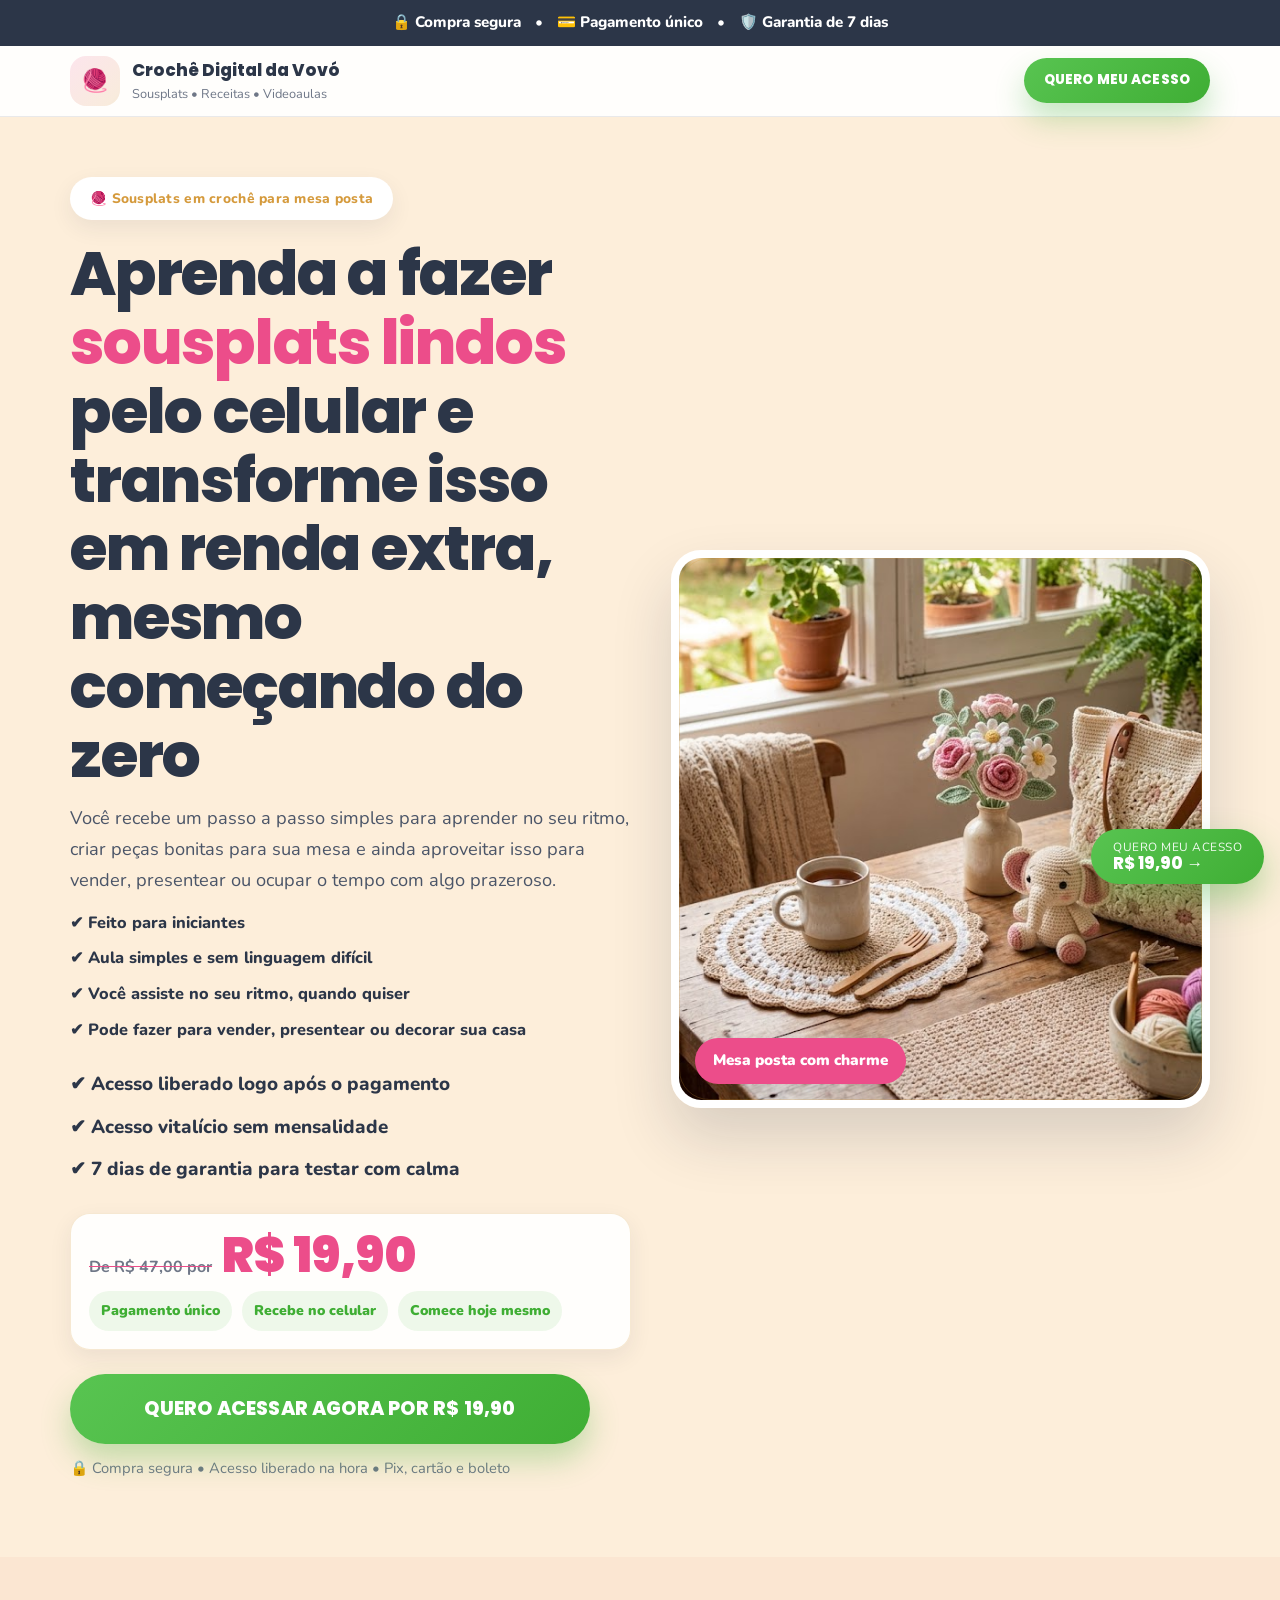
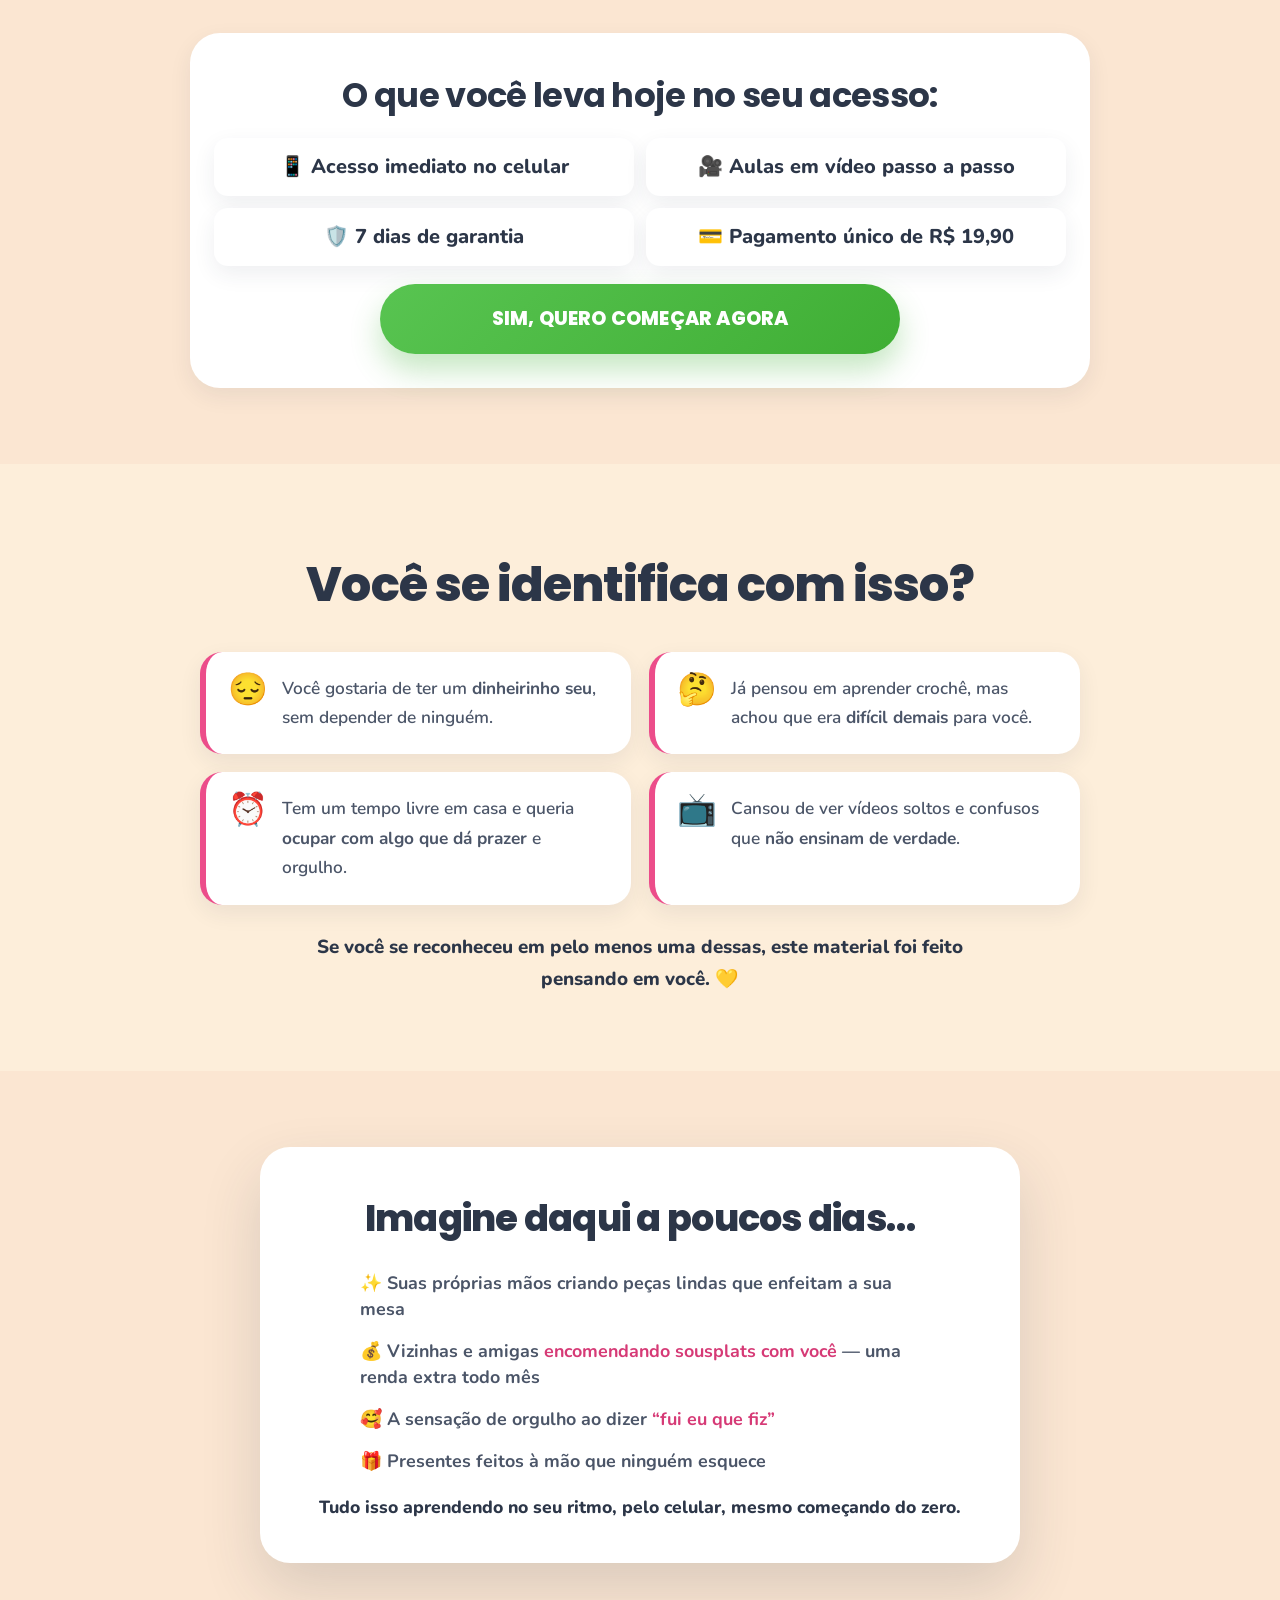
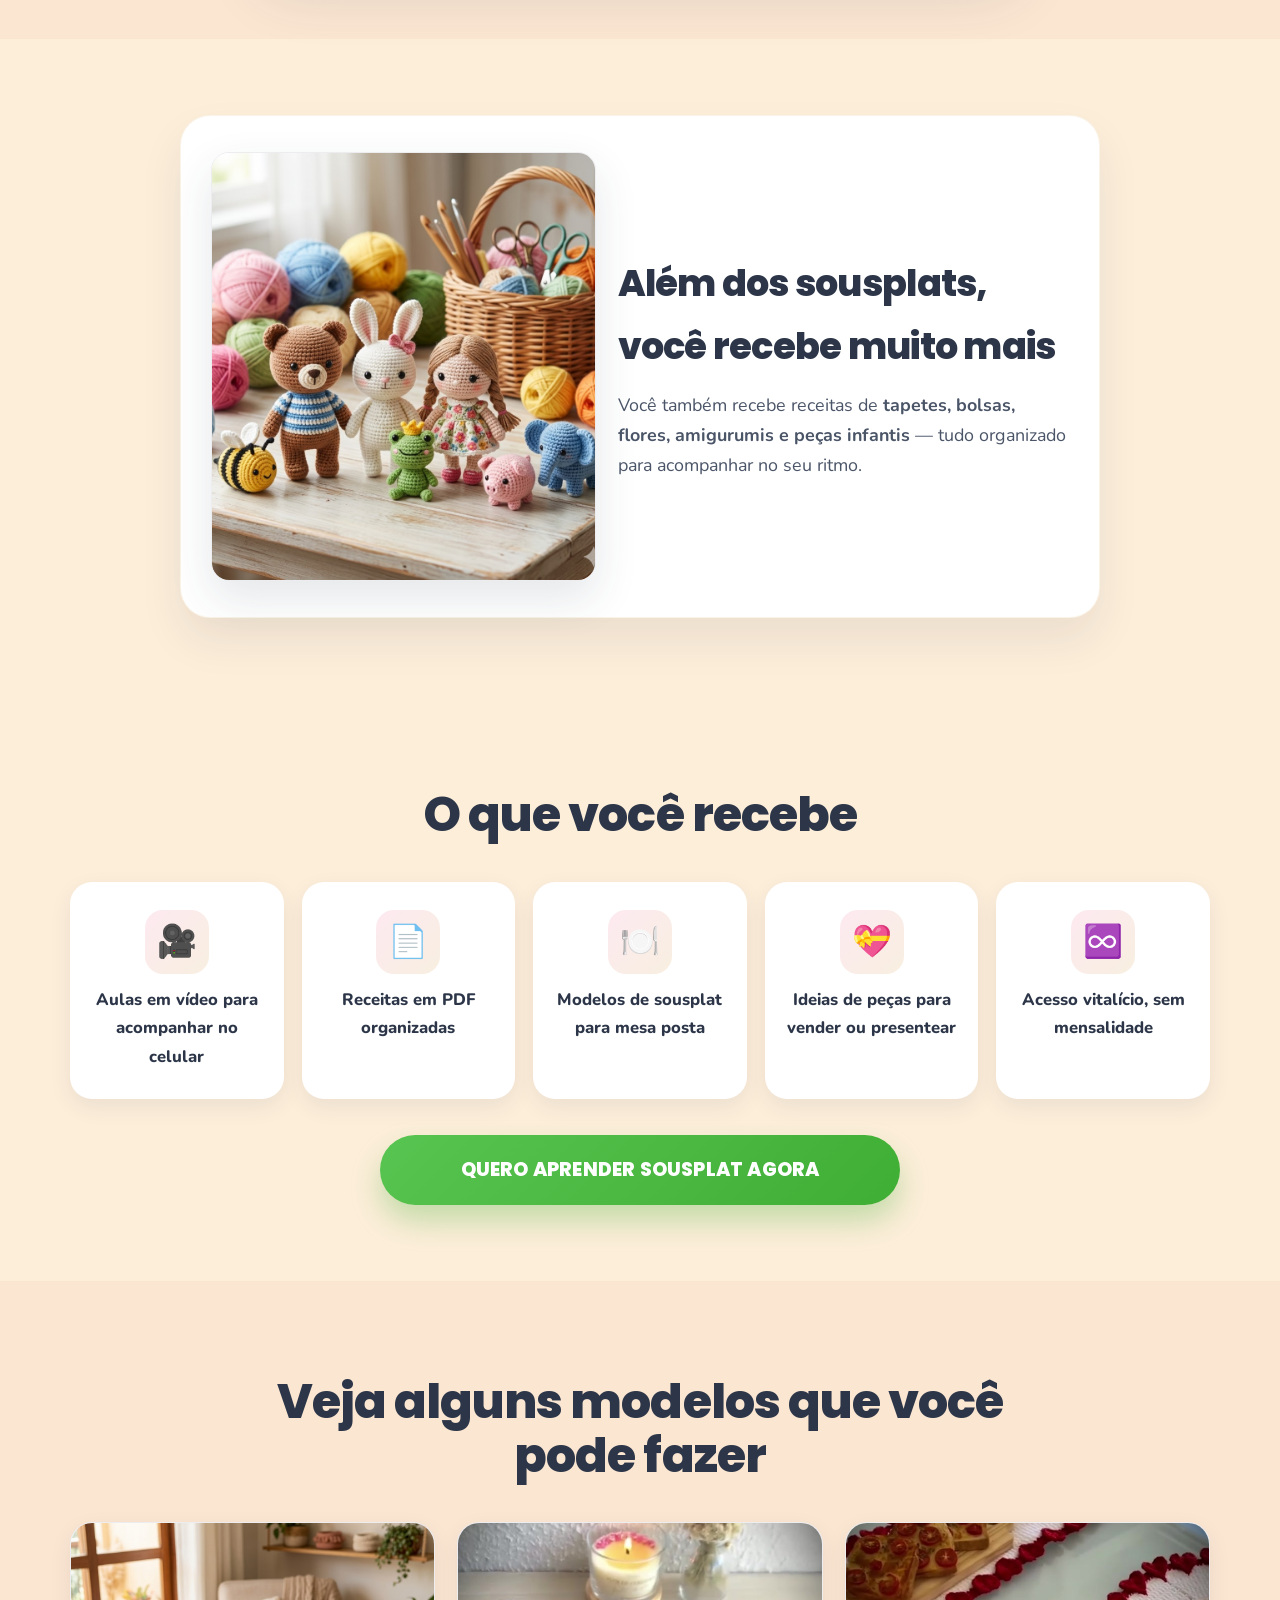
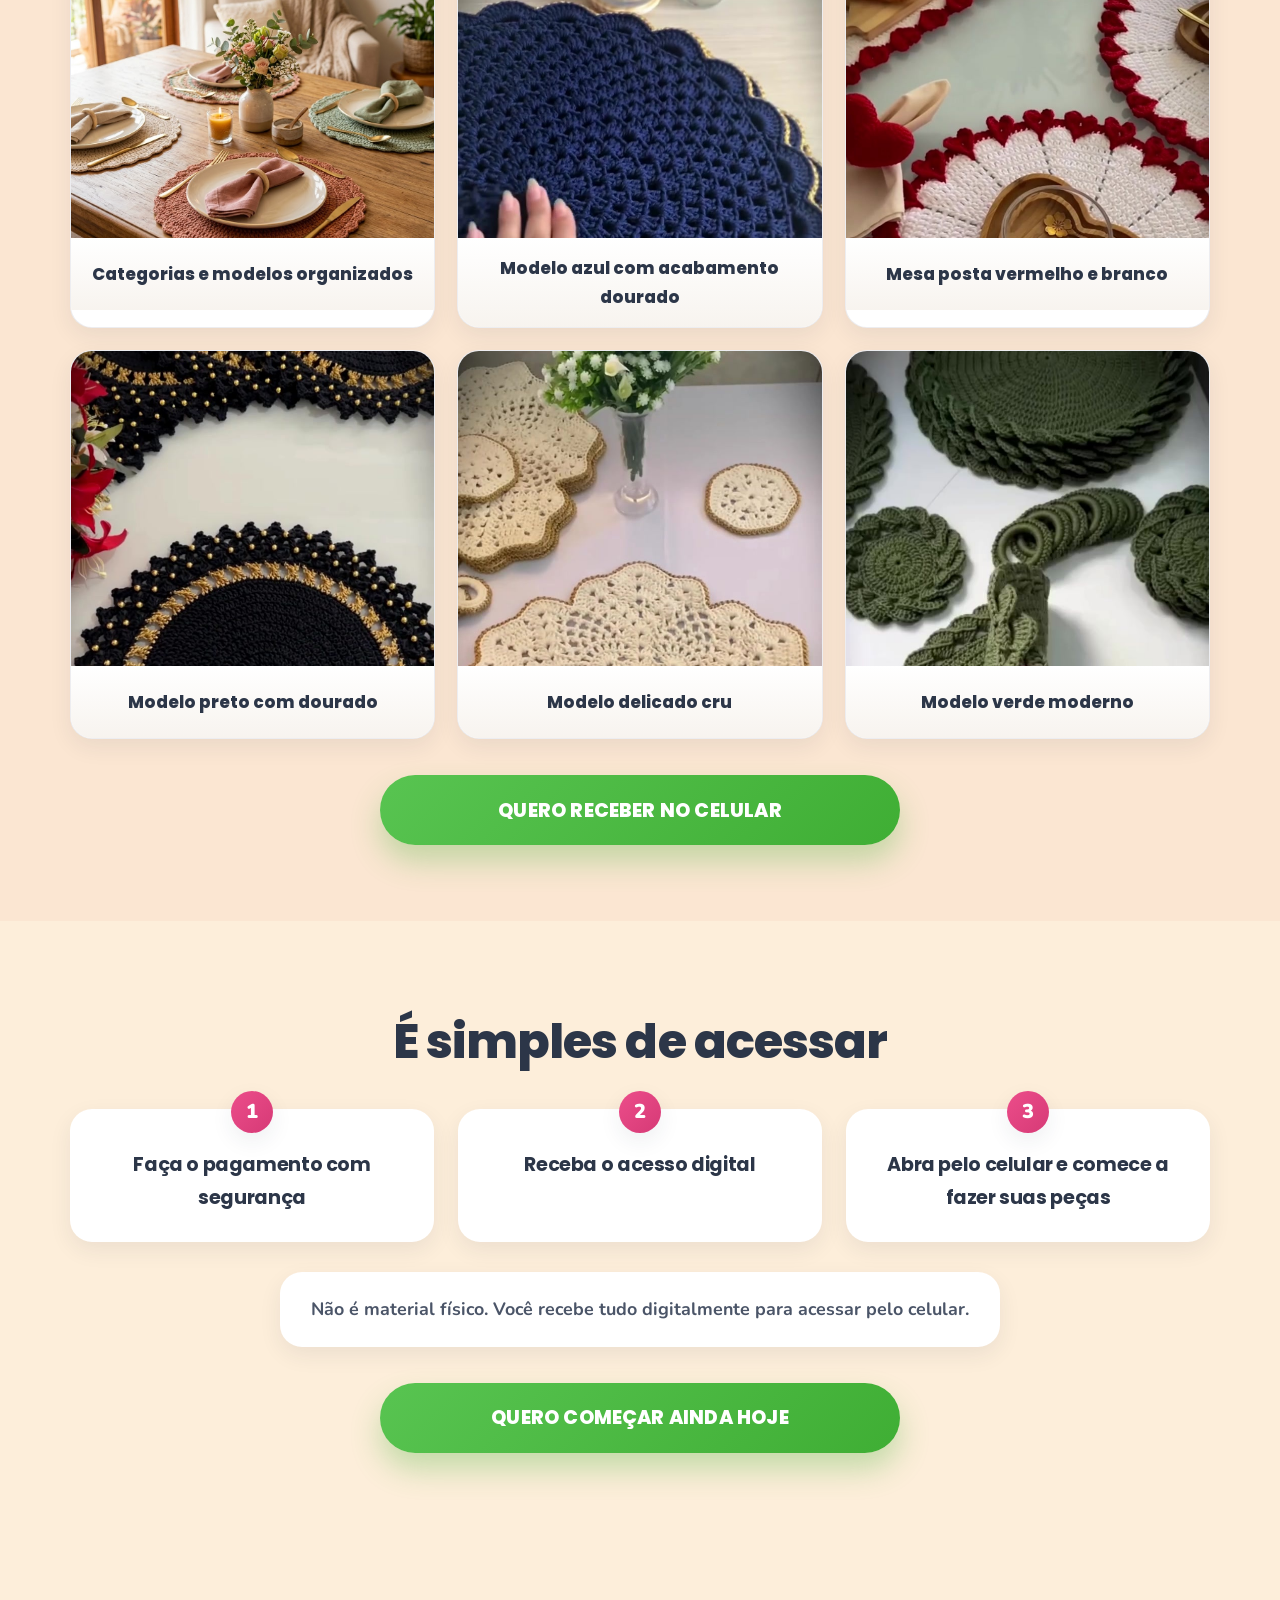
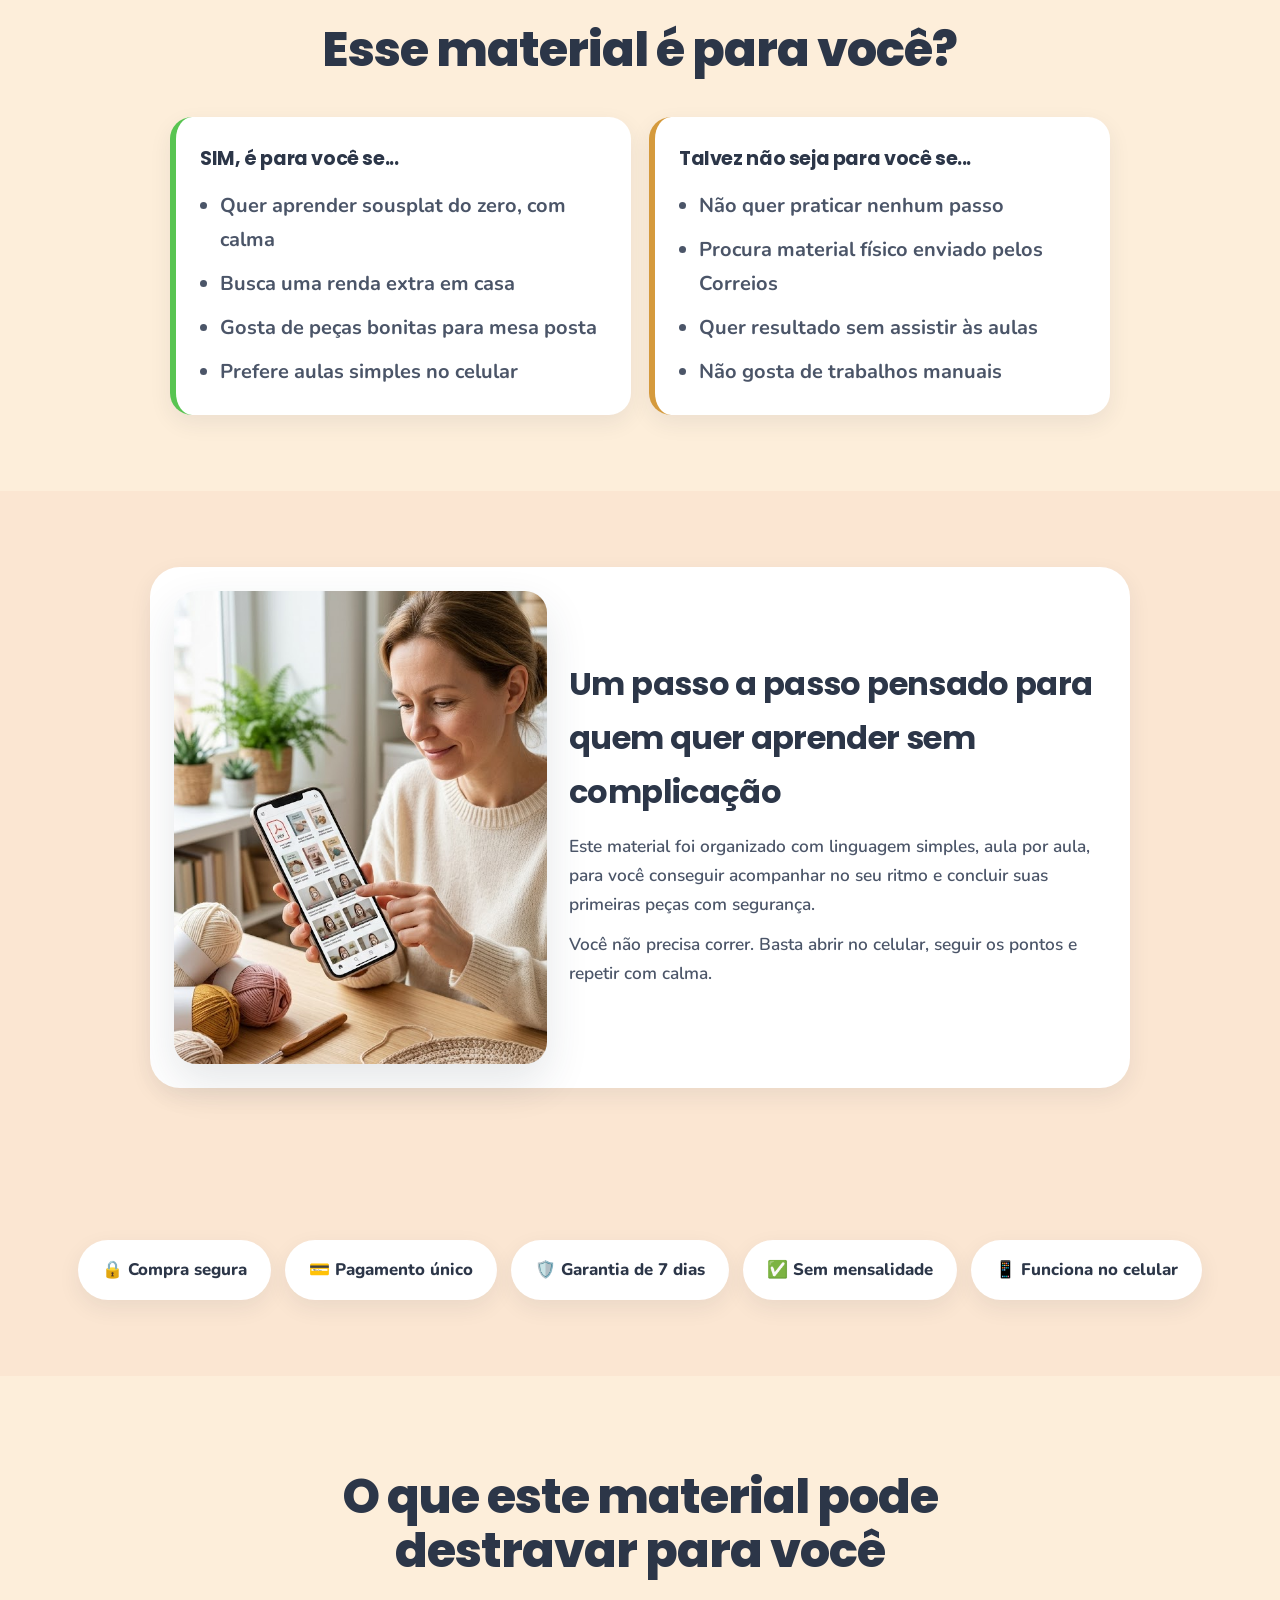
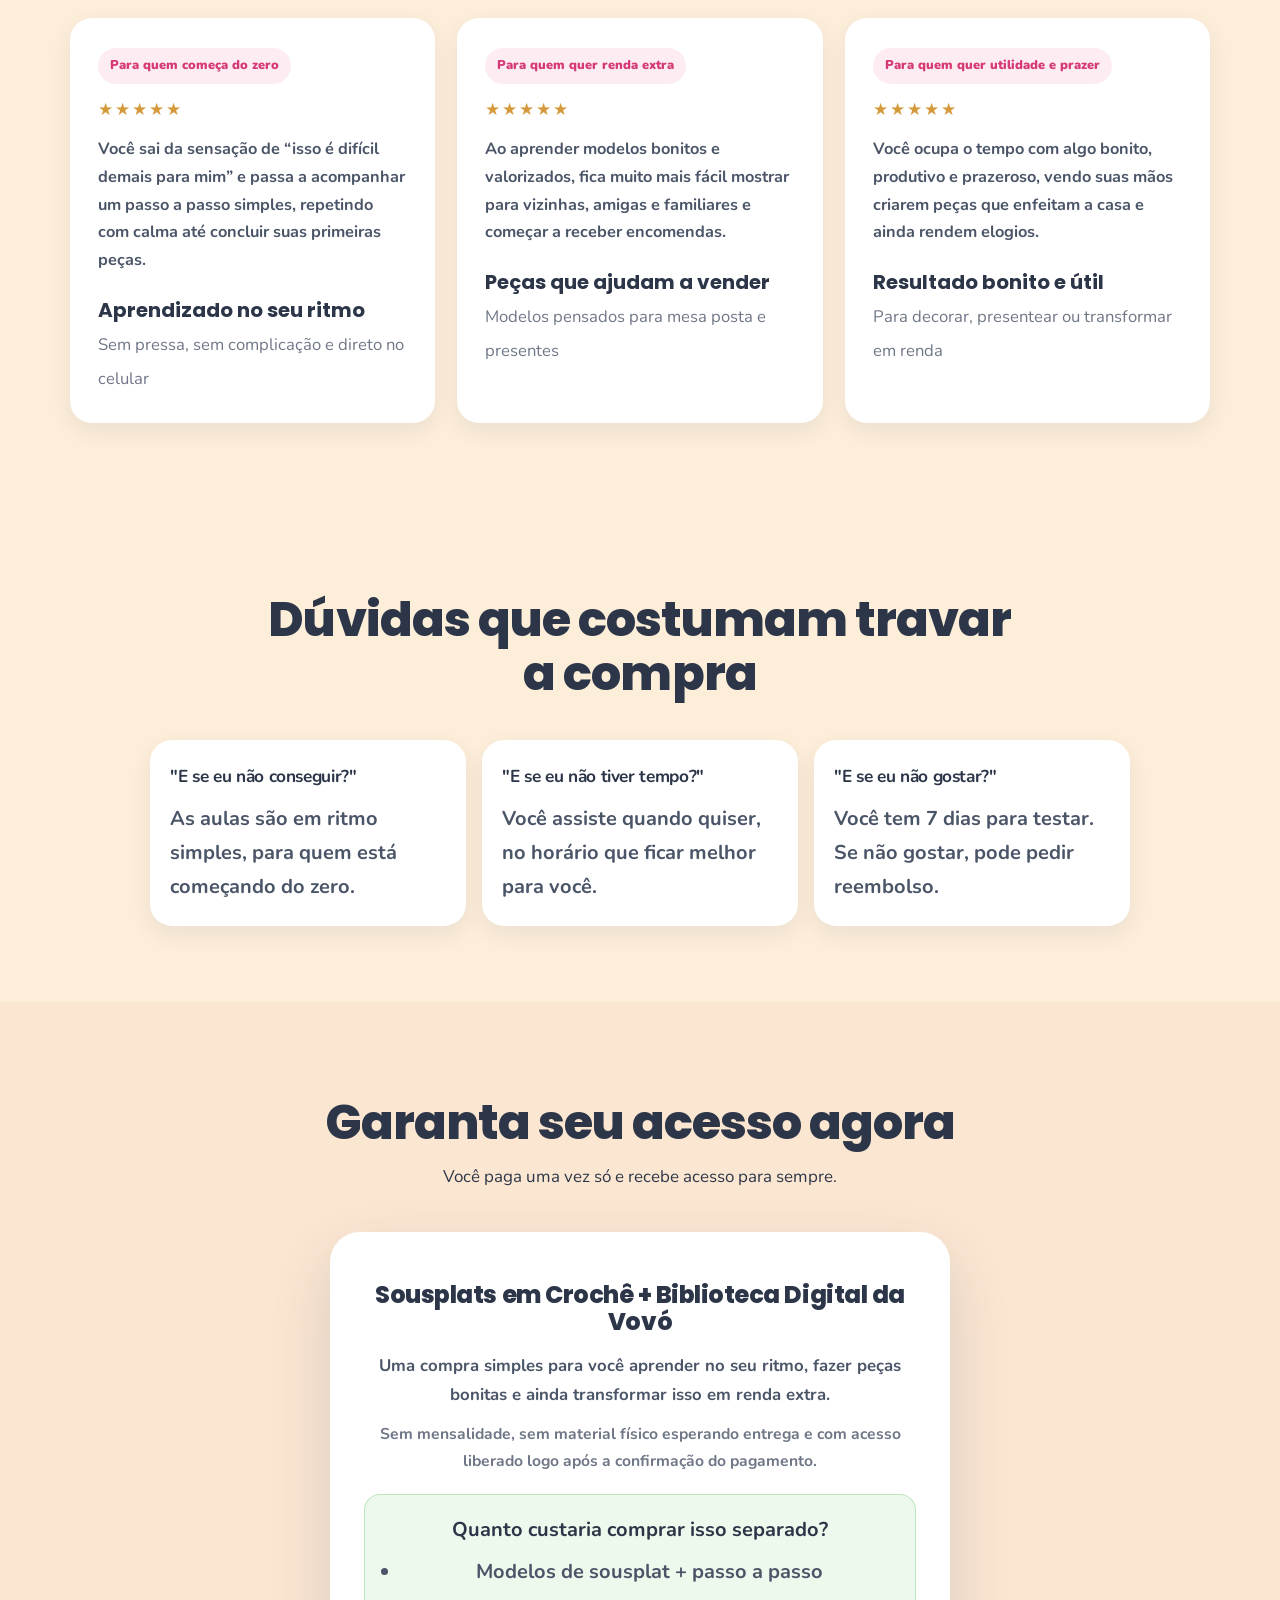
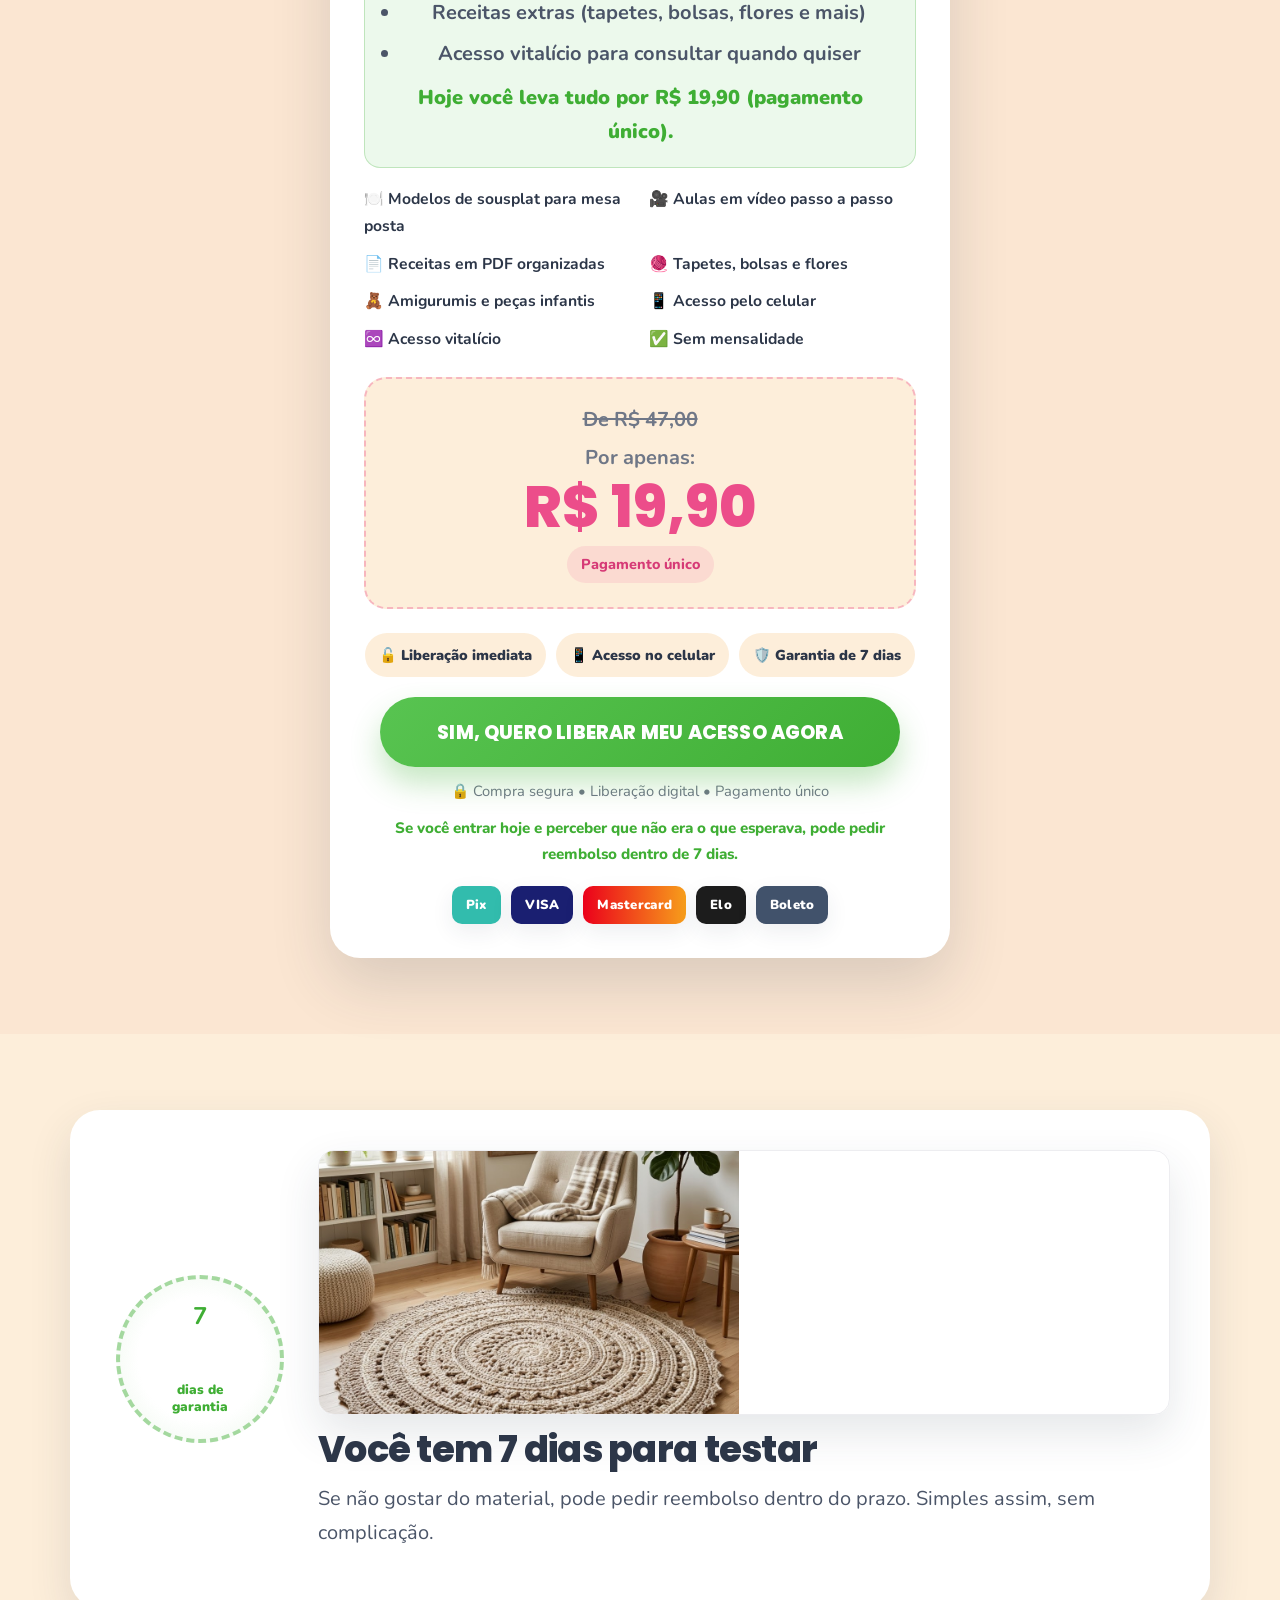
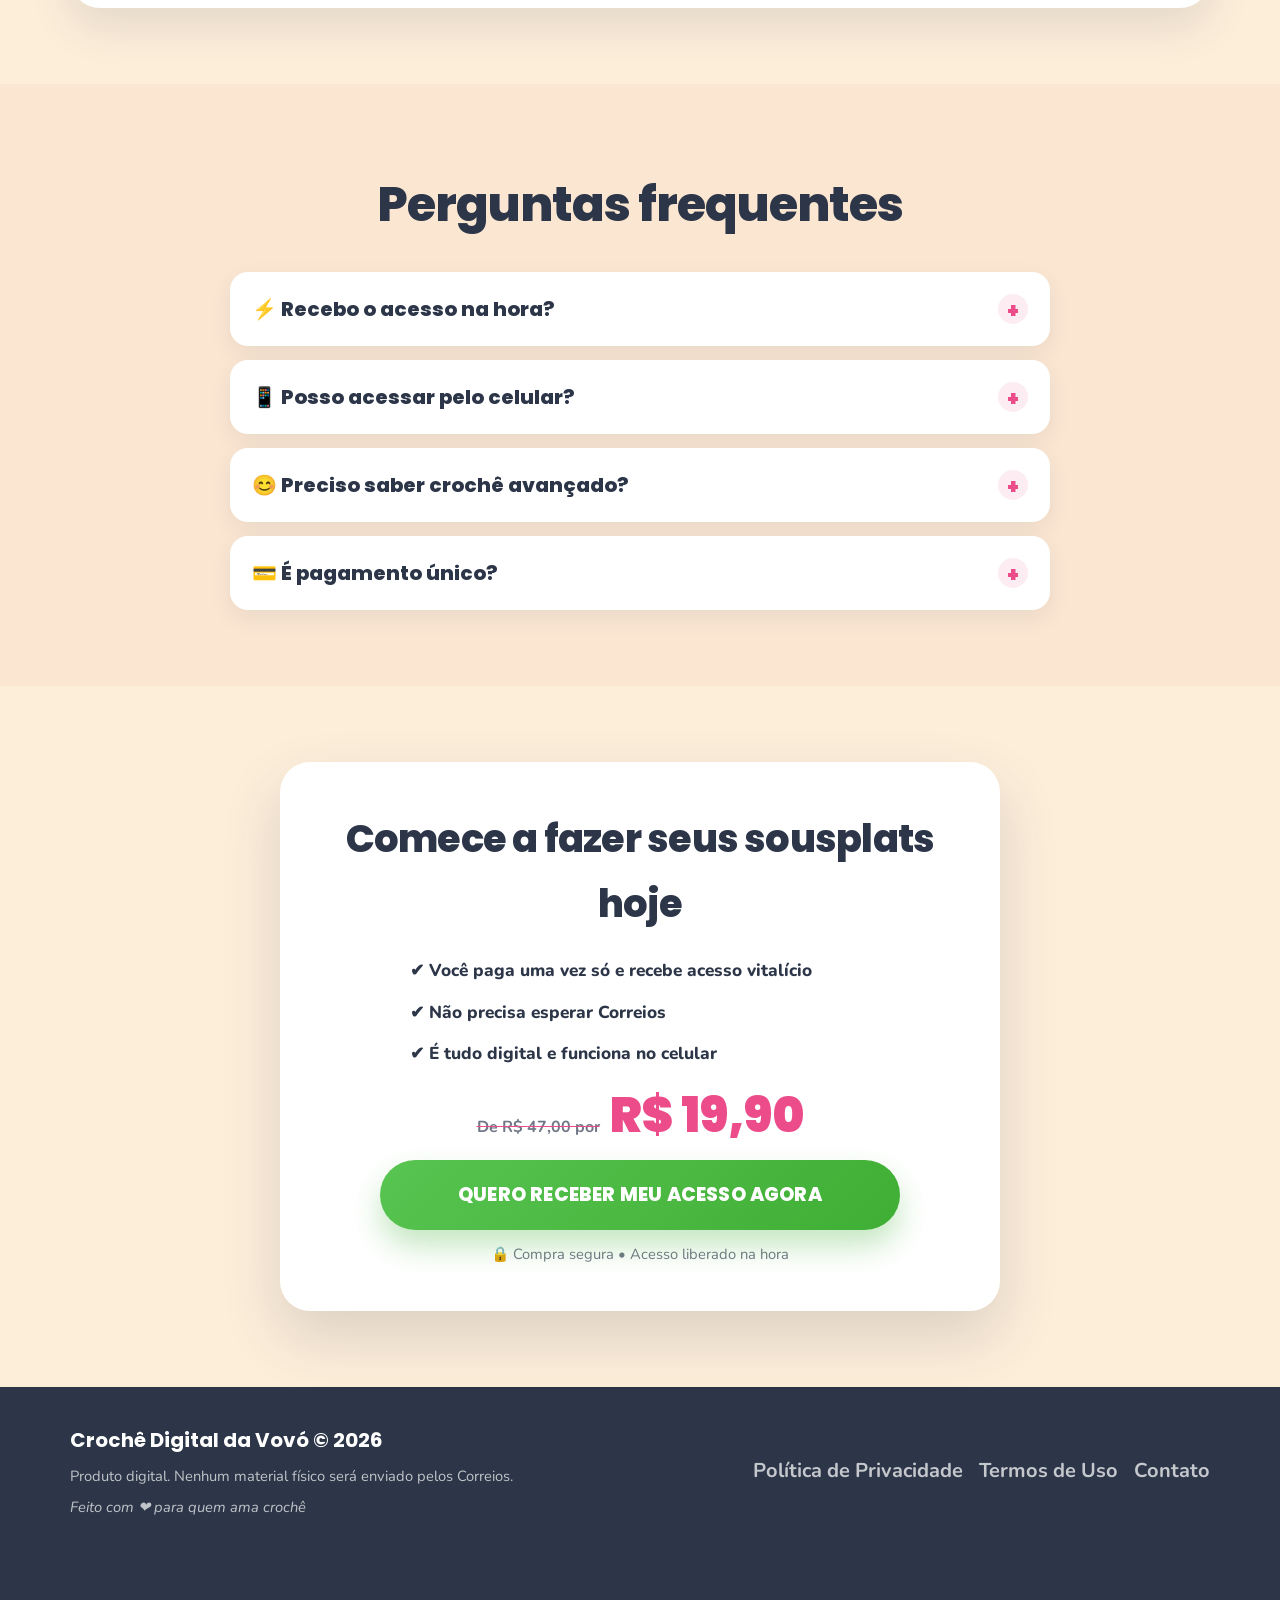
==== commit c1dfb383: "Refine landing page visuals and conversion flow" ====
--- a/index.html
+++ b/index.html
@@ -66,24 +66,59 @@
       <div class="container hero__grid">
         <div class="hero__content reveal">
           <span class="eyebrow">🧶 Sousplats em crochê para mesa posta</span>
-          <h1>Faça <span class="accent">sousplats lindos</span> em crochê e tenha uma renda extra sem sair de casa</h1>
-          <p class="lead">Mesmo que você nunca tenha pegado uma agulha, você vai aprender passo a passo pelo celular — com aulas em vídeo, receitas em PDF e modelos prontos para copiar.</p>
+          <h1>Aprenda a fazer <span class="accent">sousplats lindos</span> pelo celular e transforme isso em renda extra, mesmo começando do zero</h1>
+          <p class="lead">Você recebe um passo a passo simples para aprender no seu ritmo, criar peças bonitas para sua mesa e ainda aproveitar isso para vender, presentear ou ocupar o tempo com algo prazeroso.</p>
+
+          <div class="hero-proof-list" aria-label="Benefícios rápidos">
+            <span>✔ Feito para iniciantes</span>
+            <span>✔ Aula simples e sem linguagem difícil</span>
+            <span>✔ Você assiste no seu ritmo, quando quiser</span>
+            <span>✔ Pode fazer para vender, presentear ou decorar sua casa</span>
+          </div>
 
           <div class="hero-info">
-            <span>✔ Pagamento único de <strong>R$ 19,90</strong></span>
-            <span>✔ Acesso vitalício</span>
-            <span>✔ Recebe no celular</span>
-          </div>
-
-          <a class="btn btn--primary btn--xl" href="https://pay.cakto.com.br/pynu7jf_850468" target="_blank" rel="noopener noreferrer">QUERO RECEBER MEU ACESSO AGORA</a>
-          <p class="microcopy">🔒 Compra segura • Acesso liberado na hora • Sem mensalidade</p>
+            <span>✔ Acesso liberado logo após o pagamento</span>
+            <span>✔ Acesso vitalício sem mensalidade</span>
+            <span>✔ 7 dias de garantia para testar com calma</span>
+          </div>
+
+          <div class="hero-offer-box" aria-label="Resumo da oferta">
+            <div class="hero-price">
+              <span class="hero-price__old">De R$ 47,00 por</span>
+              <strong class="hero-price__new">R$ 19,90</strong>
+            </div>
+            <div class="hero-offer-box__meta">
+              <span>Pagamento único</span>
+              <span>Recebe no celular</span>
+              <span>Comece hoje mesmo</span>
+            </div>
+          </div>
+
+          <a class="btn btn--primary btn--xl" href="https://pay.cakto.com.br/pynu7jf_850468" target="_blank" rel="noopener noreferrer">QUERO ACESSAR AGORA POR R$ 19,90</a>
+          <p class="microcopy">🔒 Compra segura • Acesso liberado na hora • Pix, cartão e boleto</p>
         </div>
 
         <div class="hero__visual reveal">
           <figure class="hero-photo card-float">
-            <img src="images/08_conjunto_rosa_borboletas.jpg" alt="Mesa posta com sousplats rosa em crochê" loading="eager" />
+            <img src="images/new_hero_capa.png" alt="Capa principal do curso com modelos de sousplat em crochê" loading="eager" />
             <span class="hero-photo__badge">Mesa posta com charme</span>
           </figure>
+        </div>
+      </div>
+    </section>
+
+    <!-- 1b. DECISÃO RÁPIDA -->
+    <section class="section section--soft reveal" id="decisao-rapida">
+      <div class="container">
+        <div class="quick-win">
+          <h2>O que você leva hoje no seu acesso:</h2>
+          <div class="quick-win__grid">
+            <span>📱 Acesso imediato no celular</span>
+            <span>🎥 Aulas em vídeo passo a passo</span>
+            <span>🛡️ 7 dias de garantia</span>
+            <span>💳 Pagamento único de R$ 19,90</span>
+          </div>
+          <a class="btn btn--primary btn--xl" href="https://pay.cakto.com.br/pynu7jf_850468" target="_blank" rel="noopener noreferrer">SIM, QUERO COMEÇAR AGORA</a>
         </div>
       </div>
     </section>
@@ -124,8 +159,13 @@
     <section class="section reveal" id="bonus-promessa">
       <div class="container">
         <div class="promise-box">
-          <h2>Além dos sousplats, você recebe muito mais</h2>
-          <p>Você também recebe receitas de <strong>tapetes, bolsas, flores, amigurumis e peças infantis</strong> — tudo organizado para acompanhar no seu ritmo.</p>
+          <figure class="promise-box__visual">
+            <img src="images/new_bonus_colecao.png" alt="Coleção de bônus de crochê com peças variadas" loading="lazy" />
+          </figure>
+          <div class="promise-box__content">
+            <h2>Além dos sousplats, você recebe muito mais</h2>
+            <p>Você também recebe receitas de <strong>tapetes, bolsas, flores, amigurumis e peças infantis</strong> — tudo organizado para acompanhar no seu ritmo.</p>
+          </div>
         </div>
       </div>
     </section>
@@ -160,12 +200,16 @@
 
         <div class="gallery-grid">
           <figure class="model-card">
-            <img src="images/03_sousplat_bege_com_xicara.jpg" alt="Sousplat para mesa posta" loading="lazy" />
-            <figcaption>Sousplat para mesa posta</figcaption>
+            <img src="images/new_categorias.png" alt="Categorias de modelos de sousplat em crochê" loading="lazy" />
+            <figcaption>Categorias e modelos organizados</figcaption>
           </figure>
           <figure class="model-card">
-            <img src="images/04_vermelho_dourado_detalhe.jpg" alt="Modelo vermelho com dourado" loading="lazy" />
-            <figcaption>Modelo vermelho com dourado</figcaption>
+            <img src="images/01_azul_dourado_abertura.jpg" alt="Modelo azul com acabamento dourado" loading="lazy" />
+            <figcaption>Modelo azul com acabamento dourado</figcaption>
+          </figure>
+          <figure class="model-card">
+            <img src="images/05_mesa_posta_vermelho_branco.jpg" alt="Mesa posta com modelo vermelho e branco" loading="lazy" />
+            <figcaption>Mesa posta vermelho e branco</figcaption>
           </figure>
           <figure class="model-card">
             <img src="images/06_preto_dourado_pronto.jpg" alt="Modelo preto com dourado" loading="lazy" />
@@ -174,10 +218,6 @@
           <figure class="model-card">
             <img src="images/07_conjunto_cru_delicado.jpg" alt="Modelo delicado cru" loading="lazy" />
             <figcaption>Modelo delicado cru</figcaption>
-          </figure>
-          <figure class="model-card">
-            <img src="images/08_conjunto_rosa_borboletas.jpg" alt="Modelo rosa decorado" loading="lazy" />
-            <figcaption>Modelo rosa decorado</figcaption>
           </figure>
           <figure class="model-card">
             <img src="images/09_verde_sousplat_conjunto.jpg" alt="Modelo verde moderno" loading="lazy" />
@@ -248,7 +288,7 @@
       <div class="container">
         <div class="creator-box">
           <figure class="creator-box__photo">
-            <img src="images/02_maos_fazendo_sousplat.jpg" alt="Mãos demonstrando modelo de sousplat em crochê" loading="lazy" />
+            <img src="images/new_mockup_acesso.png" alt="Mockup do acesso digital com conteúdo de crochê" loading="lazy" />
           </figure>
           <div class="creator-box__content">
             <h2>Um passo a passo pensado para quem quer aprender sem complicação</h2>
@@ -276,24 +316,36 @@
     <section class="section reveal" id="depoimentos">
       <div class="container">
         <div class="section-heading">
-          <h2>O que dizem quem já usa</h2>
+          <h2>O que este material pode destravar para você</h2>
         </div>
 
         <div class="testimonial-grid">
           <figure class="testimonial-card">
+            <span class="testimonial-card__label">Para quem começa do zero</span>
             <span class="stars">★★★★★</span>
-            <blockquote>“Eu achava que não ia conseguir na minha idade. Hoje faço meus sousplats e já vendi 3 jogos para as vizinhas. Me sinto útil de novo.”</blockquote>
-            <figcaption><strong>Dona Maria, 62 anos</strong></figcaption>
+            <blockquote>Você sai da sensação de “isso é difícil demais para mim” e passa a acompanhar um passo a passo simples, repetindo com calma até concluir suas primeiras peças.</blockquote>
+            <figcaption>
+              <strong>Aprendizado no seu ritmo</strong>
+              <small>Sem pressa, sem complicação e direto no celular</small>
+            </figcaption>
           </figure>
           <figure class="testimonial-card">
+            <span class="testimonial-card__label">Para quem quer renda extra</span>
             <span class="stars">★★★★★</span>
-            <blockquote>“Comecei do zero seguindo os vídeos com calma. Agora tenho minha rendinha extra e ainda passo o tempo fazendo algo que amo.”</blockquote>
-            <figcaption><strong>Lúcia, 58 anos</strong></figcaption>
+            <blockquote>Ao aprender modelos bonitos e valorizados, fica muito mais fácil mostrar para vizinhas, amigas e familiares e começar a receber encomendas.</blockquote>
+            <figcaption>
+              <strong>Peças que ajudam a vender</strong>
+              <small>Modelos pensados para mesa posta e presentes</small>
+            </figcaption>
           </figure>
           <figure class="testimonial-card">
+            <span class="testimonial-card__label">Para quem quer utilidade e prazer</span>
             <span class="stars">★★★★★</span>
-            <blockquote>“Tudo bem explicadinho e no meu ritmo. Fiz de presente para minha filha e ela amou. Valeu cada centavo.”</blockquote>
-            <figcaption><strong>Aparecida, 65 anos</strong></figcaption>
+            <blockquote>Você ocupa o tempo com algo bonito, produtivo e prazeroso, vendo suas mãos criarem peças que enfeitam a casa e ainda rendem elogios.</blockquote>
+            <figcaption>
+              <strong>Resultado bonito e útil</strong>
+              <small>Para decorar, presentear ou transformar em renda</small>
+            </figcaption>
           </figure>
         </div>
       </div>
@@ -333,6 +385,9 @@
 
         <div class="offer-card">
           <h3 class="offer-card__title">Sousplats em Crochê + Biblioteca Digital da Vovó</h3>
+
+          <p class="offer-card__intro">Uma compra simples para você aprender no seu ritmo, fazer peças bonitas e ainda transformar isso em renda extra.</p>
+          <p class="offer-card__subintro">Sem mensalidade, sem material físico esperando entrega e com acesso liberado logo após a confirmação do pagamento.</p>
 
           <div class="offer-anchor">
             <p><strong>Quanto custaria comprar isso separado?</strong></p>
@@ -362,8 +417,15 @@
             <span class="price-box__tag">Pagamento único</span>
           </div>
 
-          <a class="btn btn--primary btn--block btn--xl" href="https://pay.cakto.com.br/pynu7jf_850468" target="_blank" rel="noopener noreferrer">SIM, QUERO MEU ACESSO COMPLETO</a>
+          <div class="offer-proof-row" aria-label="Segurança da oferta">
+            <span>🔓 Liberação imediata</span>
+            <span>📱 Acesso no celular</span>
+            <span>🛡️ Garantia de 7 dias</span>
+          </div>
+
+          <a class="btn btn--primary btn--block btn--xl" href="https://pay.cakto.com.br/pynu7jf_850468" target="_blank" rel="noopener noreferrer">SIM, QUERO LIBERAR MEU ACESSO AGORA</a>
           <p class="microcopy">🔒 Compra segura • Liberação digital • Pagamento único</p>
+          <p class="offer-guarantee-note">Se você entrar hoje e perceber que não era o que esperava, pode pedir reembolso dentro de 7 dias.</p>
 
           <div class="payment-row" aria-label="Formas de pagamento">
             <span class="pay-chip pay-chip--pix">Pix</span>
@@ -381,6 +443,9 @@
       <div class="container guarantee-panel">
         <div class="guarantee-seal"><strong>7</strong><span>dias de<br />garantia</span></div>
         <div class="guarantee-content">
+          <figure class="guarantee-content__image">
+            <img src="images/new_garantia_segura.png" alt="Selo de compra segura e garantia de satisfação" loading="lazy" />
+          </figure>
           <h2>Você tem 7 dias para testar</h2>
           <p>Se não gostar do material, pode pedir reembolso dentro do prazo. Simples assim, sem complicação.</p>
         </div>
--- a/style.css
+++ b/style.css
@@ -347,8 +347,13 @@
   transition: transform 200ms ease, box-shadow 200ms ease;
 }
 .testimonial-card:hover { transform: translateY(-4px); box-shadow: var(--shadow); }
+.testimonial-card__label {
+  display: inline-flex; margin-bottom: 12px; padding: 7px 12px; border-radius: 999px;
+  background: rgba(236, 77, 138, 0.1); color: var(--pink-dark);
+  font-size: 0.8rem; font-weight: 900;
+}
 .testimonial-card .stars { display: block; margin-bottom: 12px; }
-.testimonial-card blockquote { margin: 0 0 18px; color: var(--text); font-size: 1.02rem; }
+.testimonial-card blockquote { margin: 0 0 18px; color: var(--text); font-size: 1.02rem; font-weight: 700; }
 .testimonial-card figcaption strong { display: block; color: var(--ink); font-family: "Poppins", "Nunito", sans-serif; font-weight: 700; }
 .testimonial-card figcaption small { color: var(--muted); }
 
@@ -369,6 +374,18 @@
   font-weight: 900; font-size: 0.84rem; box-shadow: var(--shadow-sm);
 }
 .offer-card__title { font-size: 1.5rem; margin: 8px 0 22px; }
+.offer-card__intro {
+  margin: -6px 0 18px;
+  color: var(--text);
+  font-size: 1.05rem;
+  font-weight: 700;
+}
+.offer-card__subintro {
+  margin: -6px 0 20px;
+  color: var(--muted);
+  font-size: 0.98rem;
+  font-weight: 700;
+}
 .offer-card.is-highlight { animation: offerHighlight 1.4s ease; }
 @keyframes offerHighlight {
   0% { transform: scale(1); box-shadow: var(--shadow-lg); }
@@ -392,6 +409,22 @@
 .price-box__label { color: var(--muted); font-weight: 700; }
 .price-box__new { font-family: "Poppins", "Nunito", sans-serif; font-weight: 800; font-size: clamp(2.6rem, 7vw, 3.6rem); color: var(--pink); line-height: 1; }
 .price-box__tag { margin-top: 6px; padding: 6px 14px; border-radius: 999px; background: rgba(236, 77, 138, 0.12); color: var(--pink-dark); font-weight: 800; font-size: 0.9rem; }
+
+.offer-proof-row {
+  display: flex; flex-wrap: wrap; justify-content: center; gap: 10px;
+  margin: 0 0 20px;
+}
+.offer-proof-row span {
+  padding: 10px 14px; border-radius: 999px;
+  background: var(--bg); color: var(--ink);
+  font-size: 0.9rem; font-weight: 900;
+}
+.offer-guarantee-note {
+  margin: 12px 0 0;
+  color: var(--green-dark);
+  font-size: 0.95rem;
+  font-weight: 800;
+}
 
 .payment-row { display: flex; flex-wrap: wrap; justify-content: center; gap: 10px; margin-top: 18px; }
 .pay-chip {
@@ -563,12 +596,62 @@
 }
 .hero-info strong { color: var(--pink); }
 
+.hero-offer-box {
+  margin: 0 0 24px;
+  padding: 18px 18px;
+  border-radius: 20px;
+  background: rgba(255, 255, 255, 0.9);
+  border: 1px solid rgba(213, 154, 60, 0.22);
+  box-shadow: var(--shadow-sm);
+}
+.hero-offer-box .hero-price { margin: 0 0 10px; }
+.hero-offer-box__meta {
+  display: flex; flex-wrap: wrap; gap: 10px;
+}
+.hero-offer-box__meta span {
+  padding: 8px 12px; border-radius: 999px;
+  background: rgba(88, 196, 81, 0.1); color: var(--green-dark);
+  font-weight: 900; font-size: 0.88rem;
+}
+
+.hero-proof-list {
+  display: grid; gap: 8px; margin: 14px 0 20px;
+  font-size: 1.02rem; font-weight: 800; color: var(--ink);
+}
+
+/* Decisão rápida logo após primeira dobra */
+.quick-win {
+  max-width: 900px; margin: 0 auto; text-align: center;
+  background: var(--card); border-radius: var(--radius-lg);
+  padding: 34px 24px; box-shadow: var(--shadow-sm);
+}
+.quick-win h2 {
+  margin: 0 0 14px;
+  font-family: "Poppins", "Nunito", sans-serif;
+  font-size: clamp(1.5rem, 3vw, 2.1rem);
+  color: var(--ink);
+}
+.quick-win__grid {
+  display: grid; grid-template-columns: repeat(2, minmax(0, 1fr));
+  gap: 12px; margin: 0 0 18px;
+}
+.quick-win__grid span {
+  background: #fff; border-radius: 14px; padding: 12px 14px;
+  font-weight: 800; color: var(--ink); box-shadow: var(--shadow-sm);
+}
+
 /* HERO — foto real grande */
 .hero-photo {
   position: relative; margin: 0; border-radius: var(--radius-lg);
-  overflow: hidden; box-shadow: var(--shadow-lg); border: 8px solid #fff;
-}
-.hero-photo img { width: 100%; height: 100%; object-fit: cover; aspect-ratio: 4 / 4.4; }
+  overflow: hidden; box-shadow: 0 30px 60px rgba(26, 36, 64, 0.16); border: 8px solid #fff;
+  background: linear-gradient(180deg, rgba(255, 255, 255, 0.98), rgba(245, 239, 231, 0.98));
+}
+.hero-photo::after {
+  content: ""; position: absolute; inset: 0;
+  border: 1px solid rgba(213, 154, 60, 0.22); border-radius: inherit;
+  pointer-events: none;
+}
+.hero-photo img { width: 100%; height: 100%; object-fit: cover; object-position: center; aspect-ratio: 4 / 4.15; }
 .hero-photo__badge {
   position: absolute; bottom: 16px; left: 16px;
   padding: 10px 18px; border-radius: 999px; font-weight: 900; font-size: 0.95rem;
@@ -577,10 +660,19 @@
 
 /* Promessa secundária */
 .promise-box {
-  max-width: 820px; margin: 0 auto; text-align: center;
+  max-width: 920px; margin: 0 auto;
+  display: grid; grid-template-columns: minmax(250px, 0.92fr) minmax(0, 1.08fr);
+  align-items: center; gap: 22px;
   background: var(--card); border-radius: var(--radius-lg);
-  padding: 36px 30px; box-shadow: var(--shadow-sm);
-}
+  padding: 36px 30px; box-shadow: 0 22px 44px rgba(26, 36, 64, 0.08);
+  border: 1px solid rgba(213, 154, 60, 0.12);
+}
+.promise-box__visual {
+  margin: 0; border-radius: 18px; overflow: hidden; box-shadow: var(--shadow);
+  border: 1px solid rgba(26, 36, 64, 0.08);
+}
+.promise-box__visual img { width: 100%; aspect-ratio: 3 / 3.35; object-fit: cover; object-position: center; display: block; }
+.promise-box__content { text-align: left; }
 .promise-box h2 {
   font-family: "Poppins", "Nunito", sans-serif; font-weight: 800; color: var(--ink);
   font-size: clamp(1.6rem, 3.4vw, 2.3rem); margin: 0 0 12px;
@@ -603,18 +695,26 @@
 .receive-card p { margin: 0; font-weight: 800; color: var(--ink); font-size: 1.04rem; }
 
 /* Galeria de modelos */
-.gallery-grid { display: grid; gap: 22px; grid-template-columns: repeat(3, minmax(0, 1fr)); }
+.gallery-grid { display: grid; gap: 22px; grid-template-columns: repeat(3, minmax(0, 1fr)); align-items: stretch; }
 .model-card {
+  display: flex; flex-direction: column;
   margin: 0; background: var(--card); border-radius: var(--radius);
   overflow: hidden; box-shadow: var(--shadow-sm);
+  border: 1px solid rgba(26, 36, 64, 0.08);
   transition: transform 200ms ease, box-shadow 200ms ease;
 }
-.model-card:hover { transform: translateY(-5px); box-shadow: var(--shadow); }
-.model-card img { width: 100%; aspect-ratio: 3 / 4; object-fit: cover; transition: transform 500ms ease; }
+.model-card:hover { transform: translateY(-6px); box-shadow: 0 18px 34px rgba(26, 36, 64, 0.14); }
+.model-card img {
+  width: 100%; height: clamp(250px, 30vw, 315px);
+  object-fit: cover; object-position: center;
+  transition: transform 500ms ease;
+}
 .model-card:hover img { transform: scale(1.06); }
 .model-card figcaption {
+  display: grid; place-items: center; min-height: 72px;
   padding: 16px 18px; text-align: center; font-weight: 800; color: var(--ink);
   font-family: "Poppins", "Nunito", sans-serif; font-size: 1.05rem;
+  background: linear-gradient(180deg, rgba(255, 255, 255, 0.96), rgba(247, 243, 238, 0.96));
 }
 
 /* Nota simples (é simples de acessar) */
@@ -705,13 +805,29 @@
   gap: 22px; align-items: center; max-width: 980px; margin: 0 auto;
   background: var(--card); border-radius: var(--radius-lg); padding: 24px; box-shadow: var(--shadow-sm);
 }
-.creator-box__photo { margin: 0; border-radius: 22px; overflow: hidden; }
-.creator-box__photo img { width: 100%; aspect-ratio: 3 / 4; object-fit: cover; }
+.creator-box__photo { margin: 0; border-radius: 22px; overflow: hidden; box-shadow: var(--shadow); }
+.creator-box__photo img { width: 100%; aspect-ratio: 3 / 3.8; object-fit: cover; object-position: center 22%; }
 .creator-box__content h2 {
   margin: 0 0 12px; font-family: "Poppins", "Nunito", sans-serif; color: var(--ink);
   font-size: clamp(1.45rem, 2.7vw, 2rem);
 }
 .creator-box__content p { margin: 0 0 10px; color: var(--text); font-size: 1.08rem; font-weight: 600; }
+
+.guarantee-content__image {
+  margin: 0 0 12px; border-radius: 16px; overflow: hidden; box-shadow: var(--shadow);
+  border: 1px solid rgba(26, 36, 64, 0.08);
+}
+.guarantee-content__image img {
+  width: 100%; max-width: 420px; aspect-ratio: 16 / 10;
+  object-fit: cover; object-position: center; display: block;
+}
+
+.gallery-grid .model-card:first-child img { object-position: center top; }
+.gallery-grid .model-card:nth-child(2) img { object-position: center 38%; }
+.gallery-grid .model-card:nth-child(3) img { object-position: center 42%; }
+.gallery-grid .model-card:nth-child(4) img { object-position: center 48%; }
+.gallery-grid .model-card:nth-child(5) img { object-position: center 45%; }
+.gallery-grid .model-card:nth-child(6) img { object-position: center 46%; }
 
 /* Objeções antes da oferta */
 .objection-grid {
@@ -740,6 +856,8 @@
 @media (max-width: 980px) {
   .receive-grid { grid-template-columns: repeat(2, minmax(0, 1fr)); }
   .gallery-grid { grid-template-columns: repeat(2, minmax(0, 1fr)); }
+  .promise-box { grid-template-columns: 1fr; text-align: center; }
+  .promise-box__content { text-align: center; }
   .fit-grid { grid-template-columns: 1fr; }
   .creator-box { grid-template-columns: 1fr; }
   .objection-grid { grid-template-columns: 1fr; }
@@ -747,6 +865,11 @@
 
 @media (max-width: 560px) {
   .pain-grid { grid-template-columns: 1fr; }
+  .quick-win__grid { grid-template-columns: 1fr; }
+  .model-card img { height: 220px; }
+  .model-card figcaption { min-height: 64px; }
+  .hero-offer-box__meta { display: grid; grid-template-columns: 1fr; }
+  .offer-proof-row { display: grid; }
 }
 
 @media (max-width: 560px) {
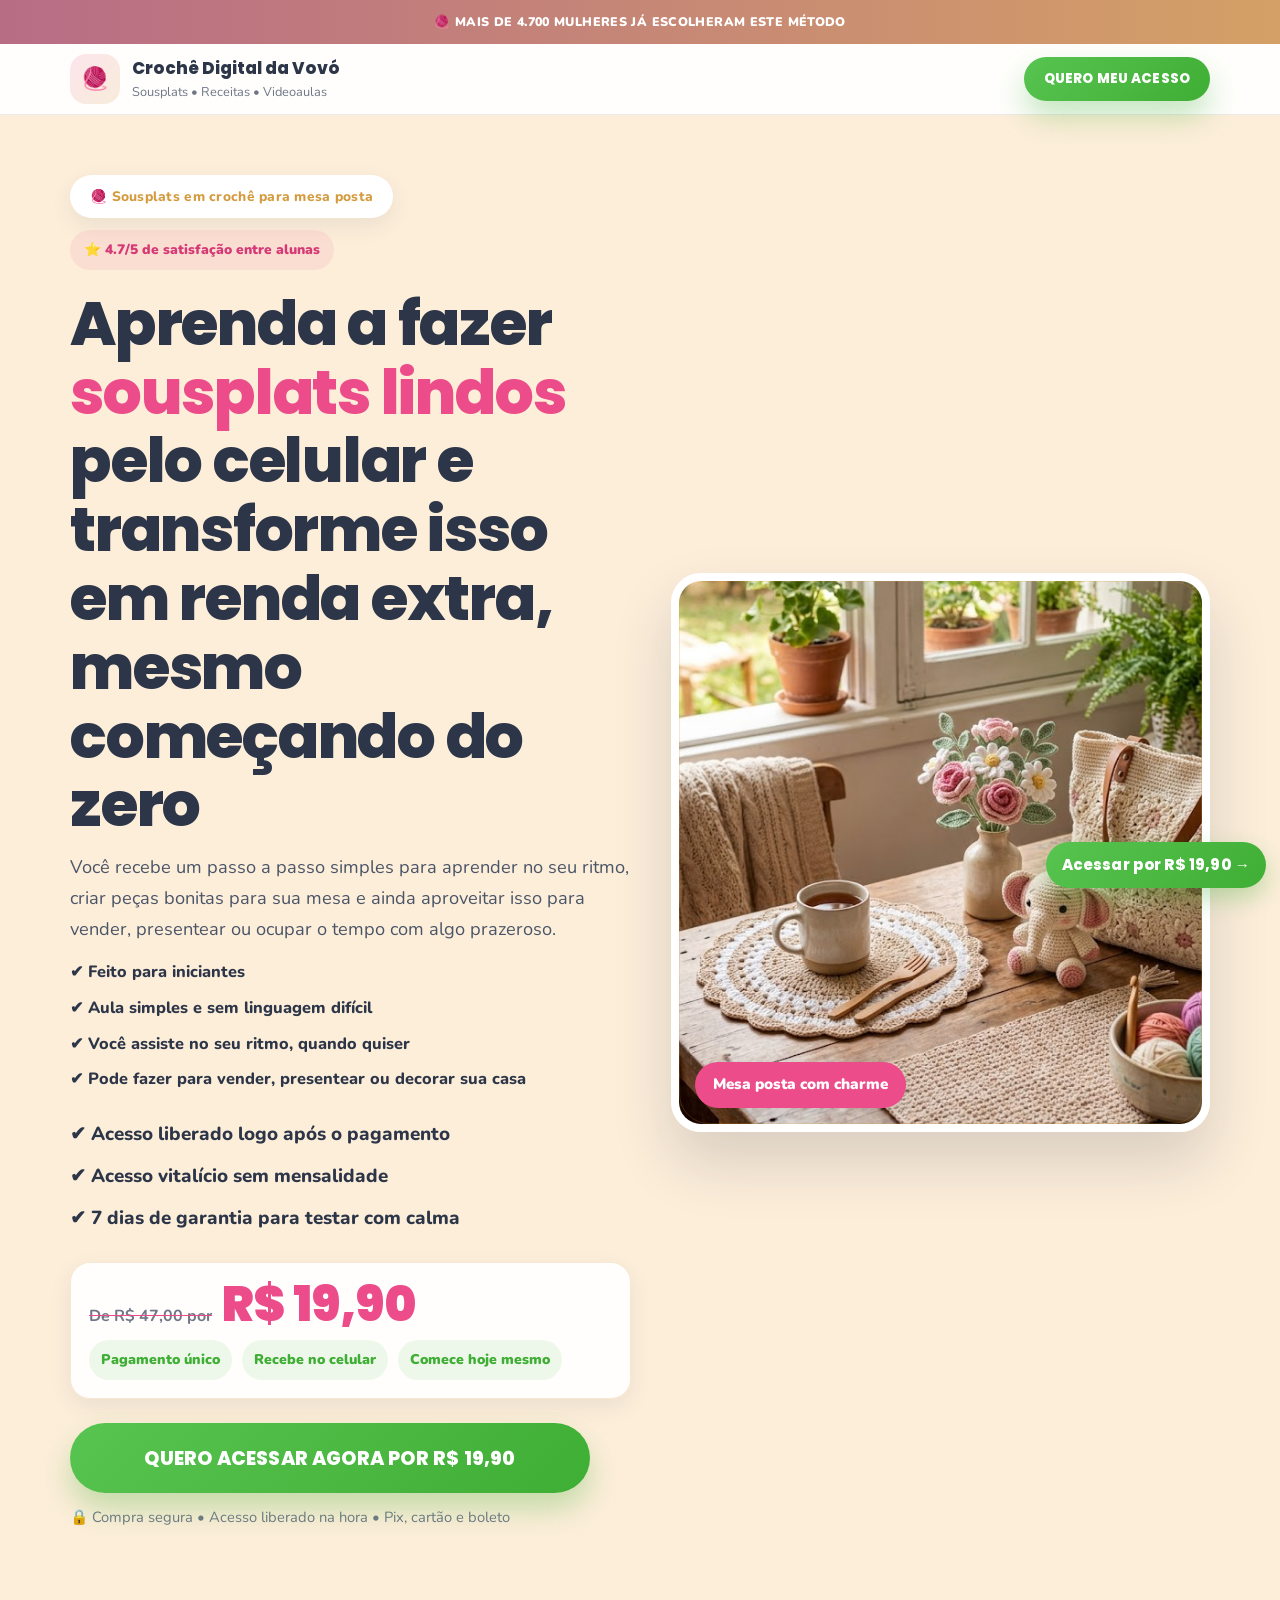
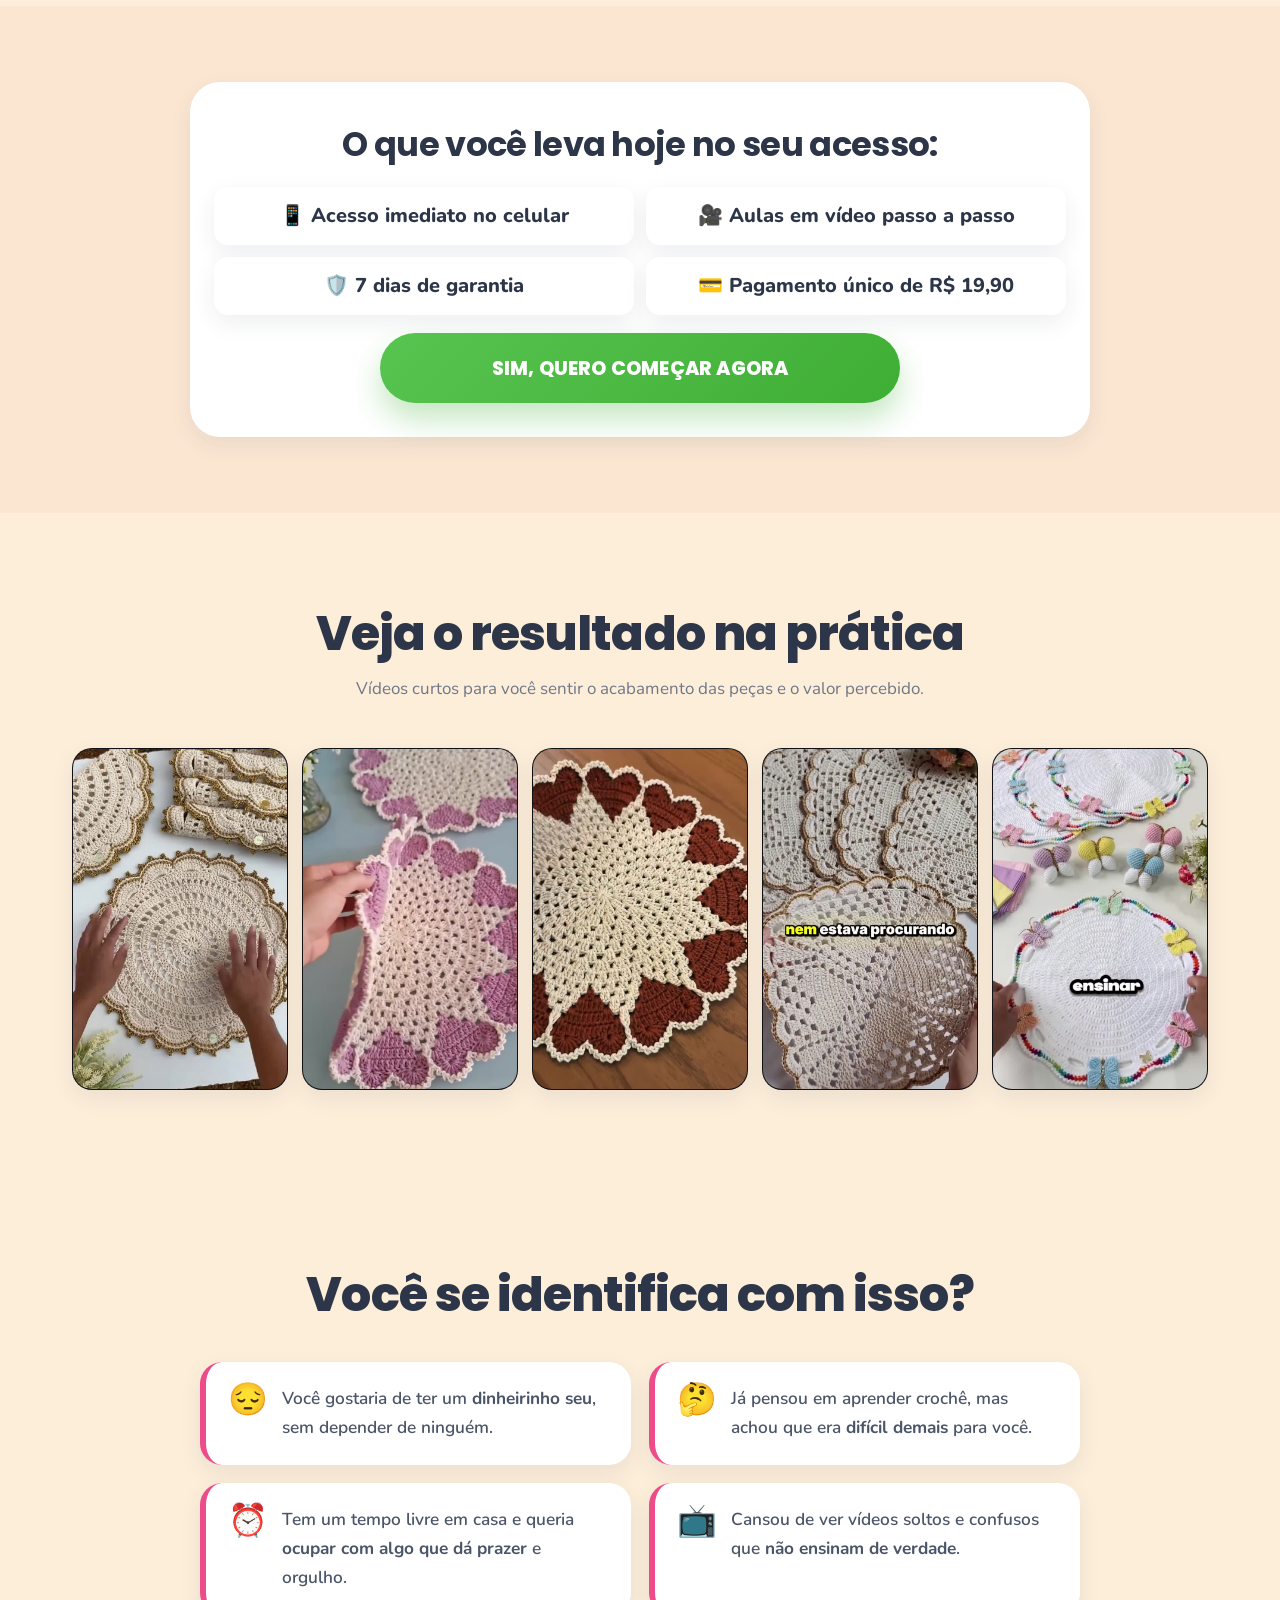
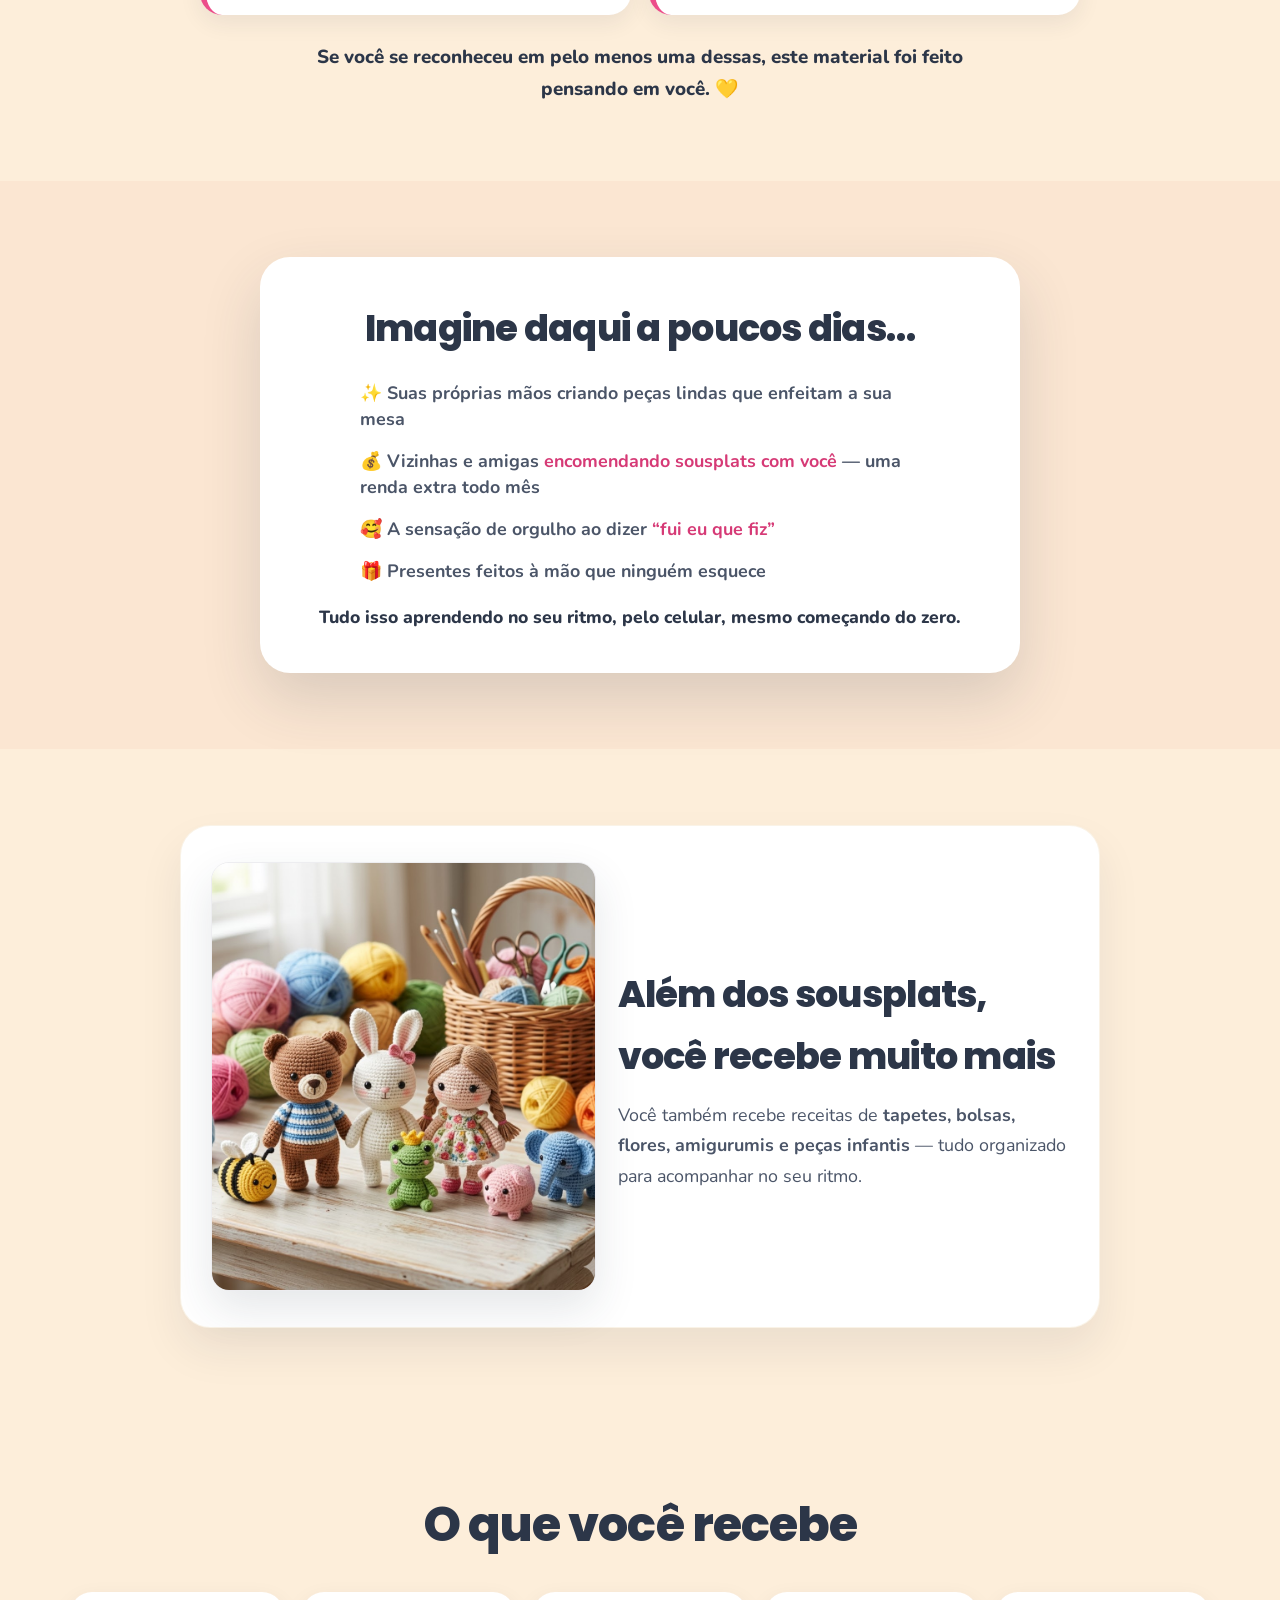
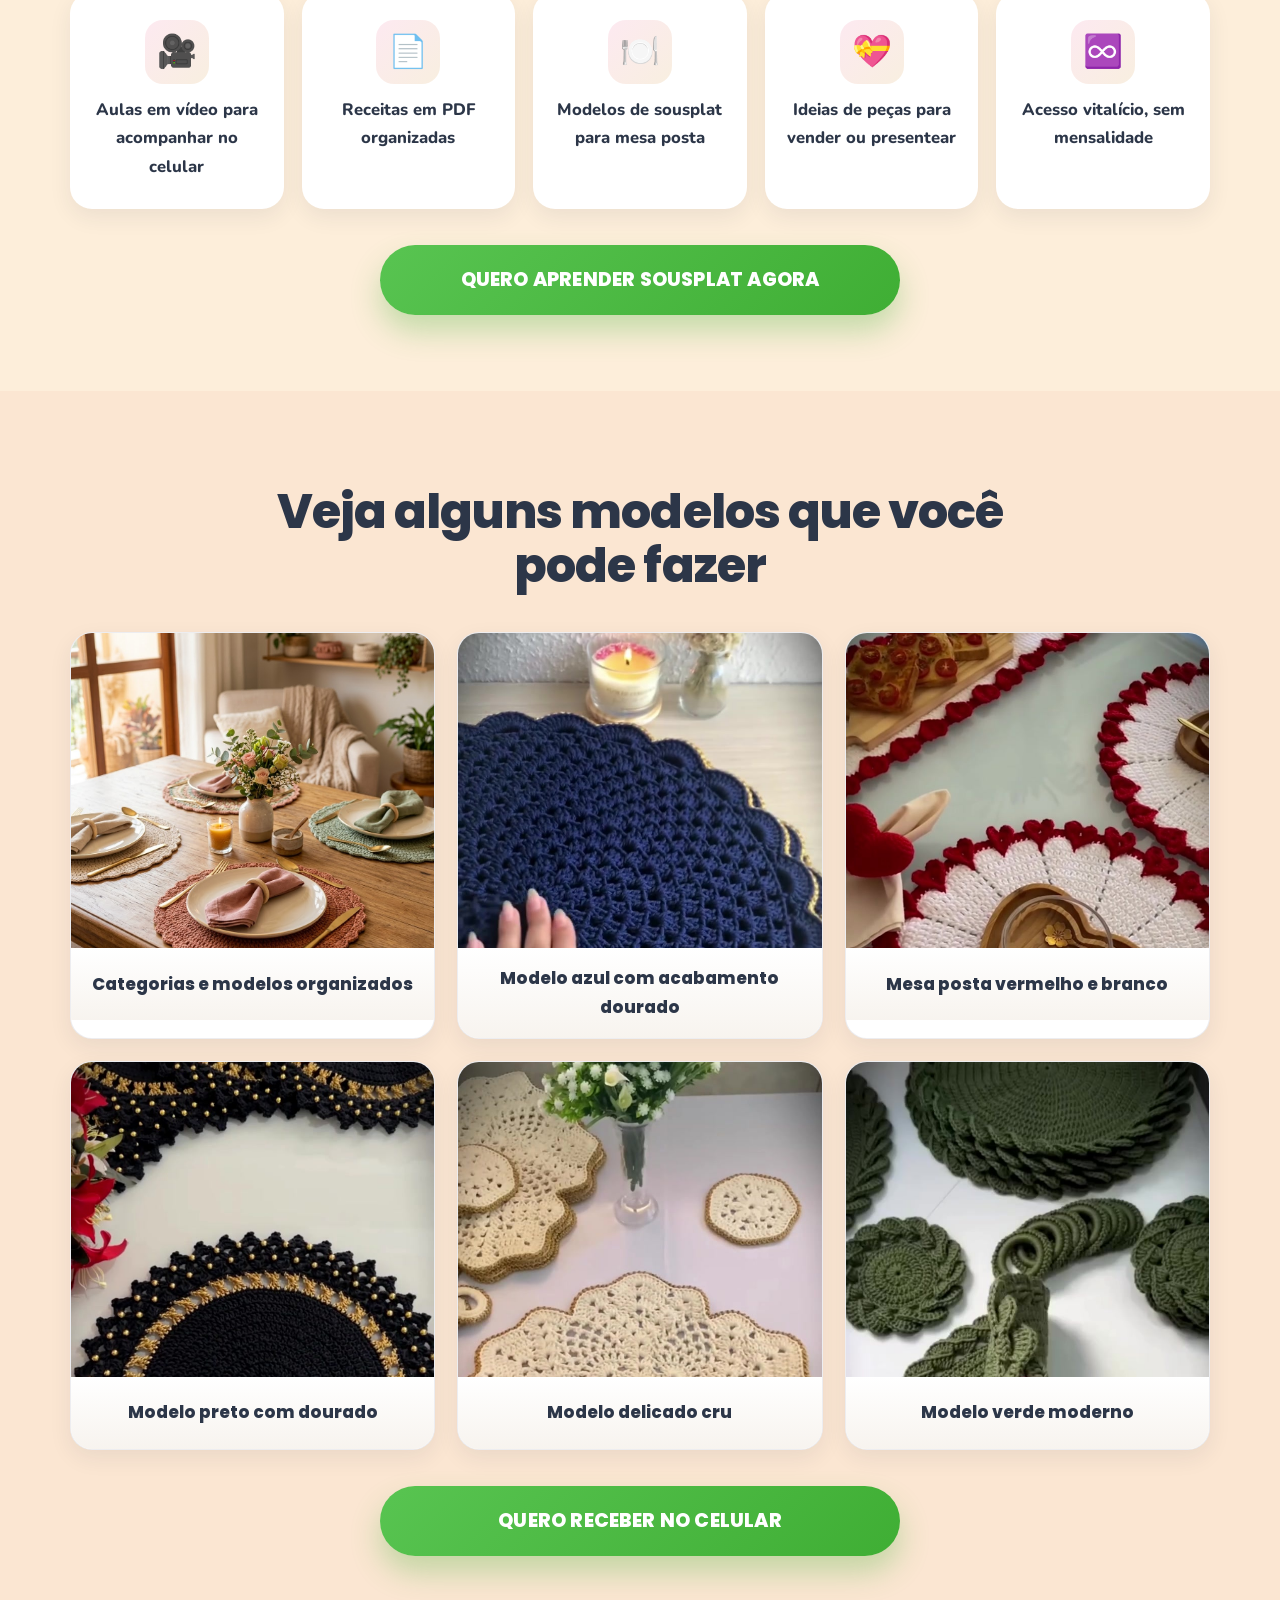
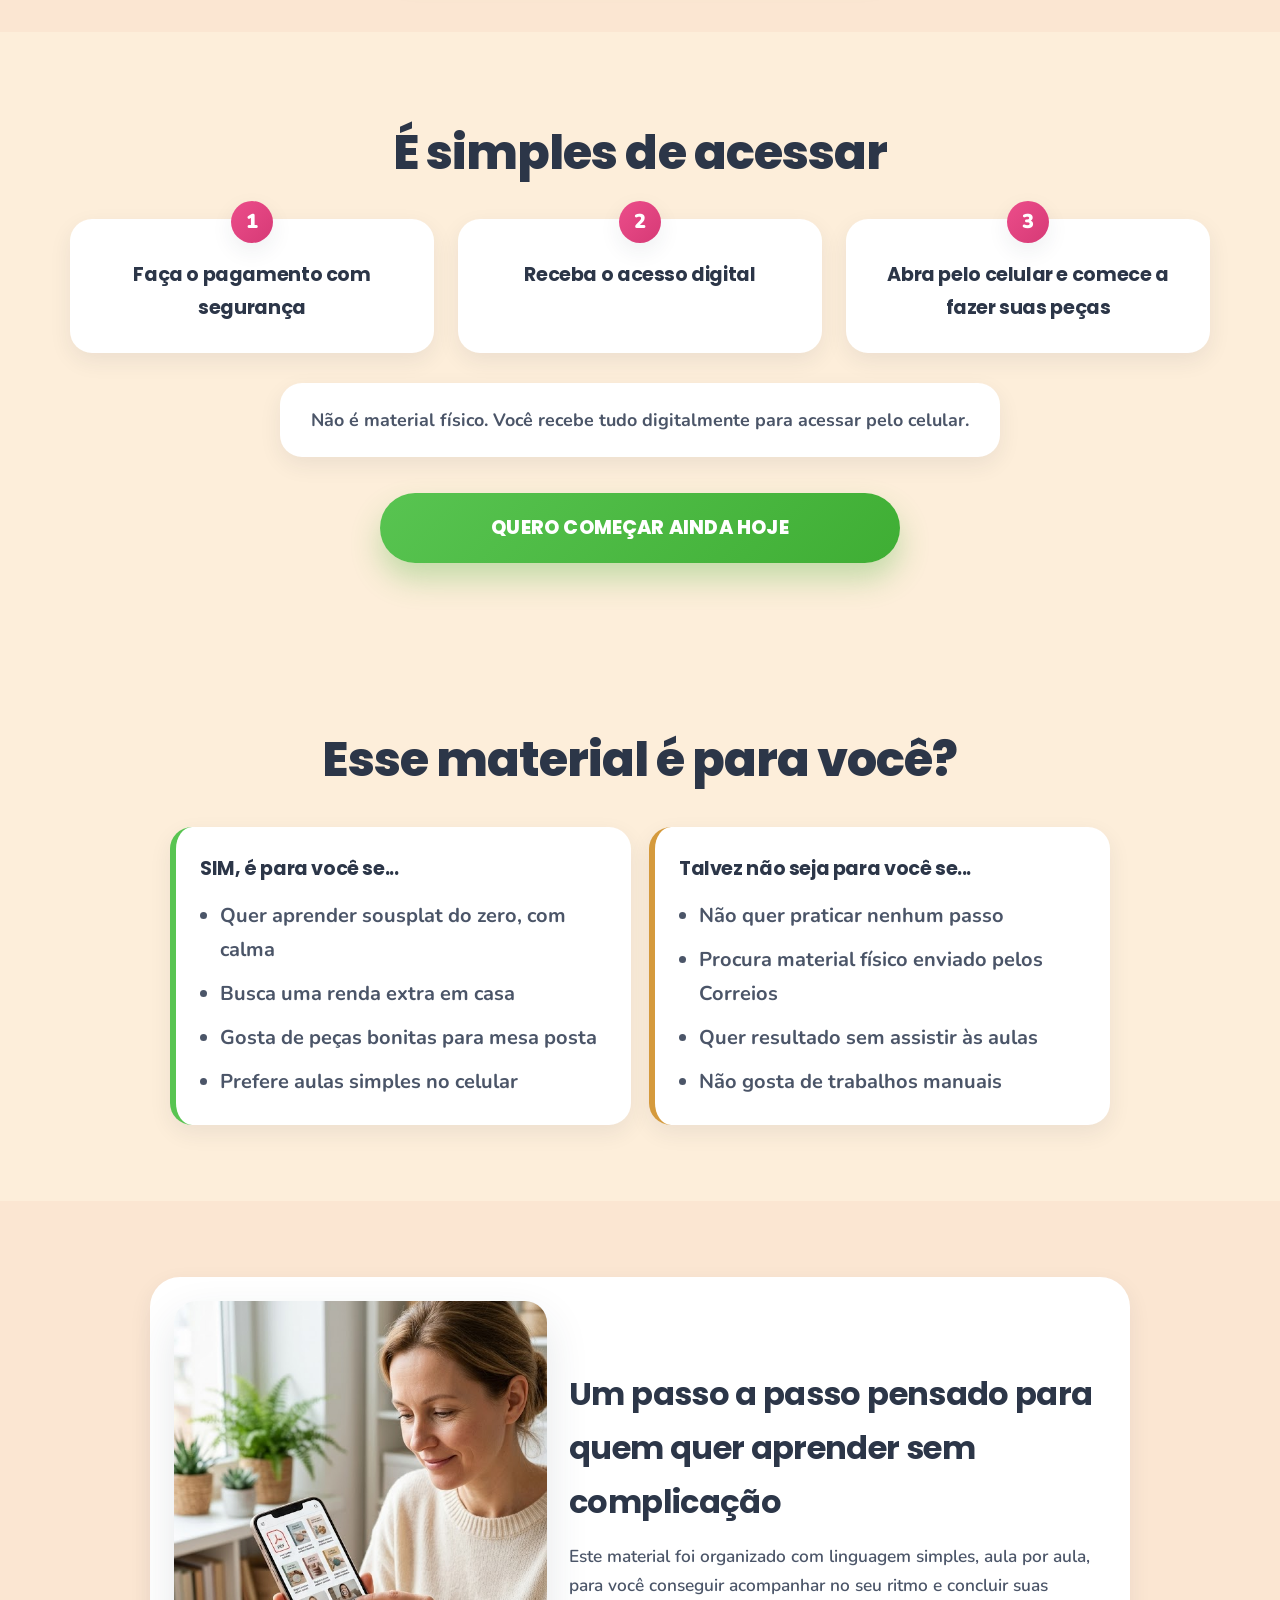
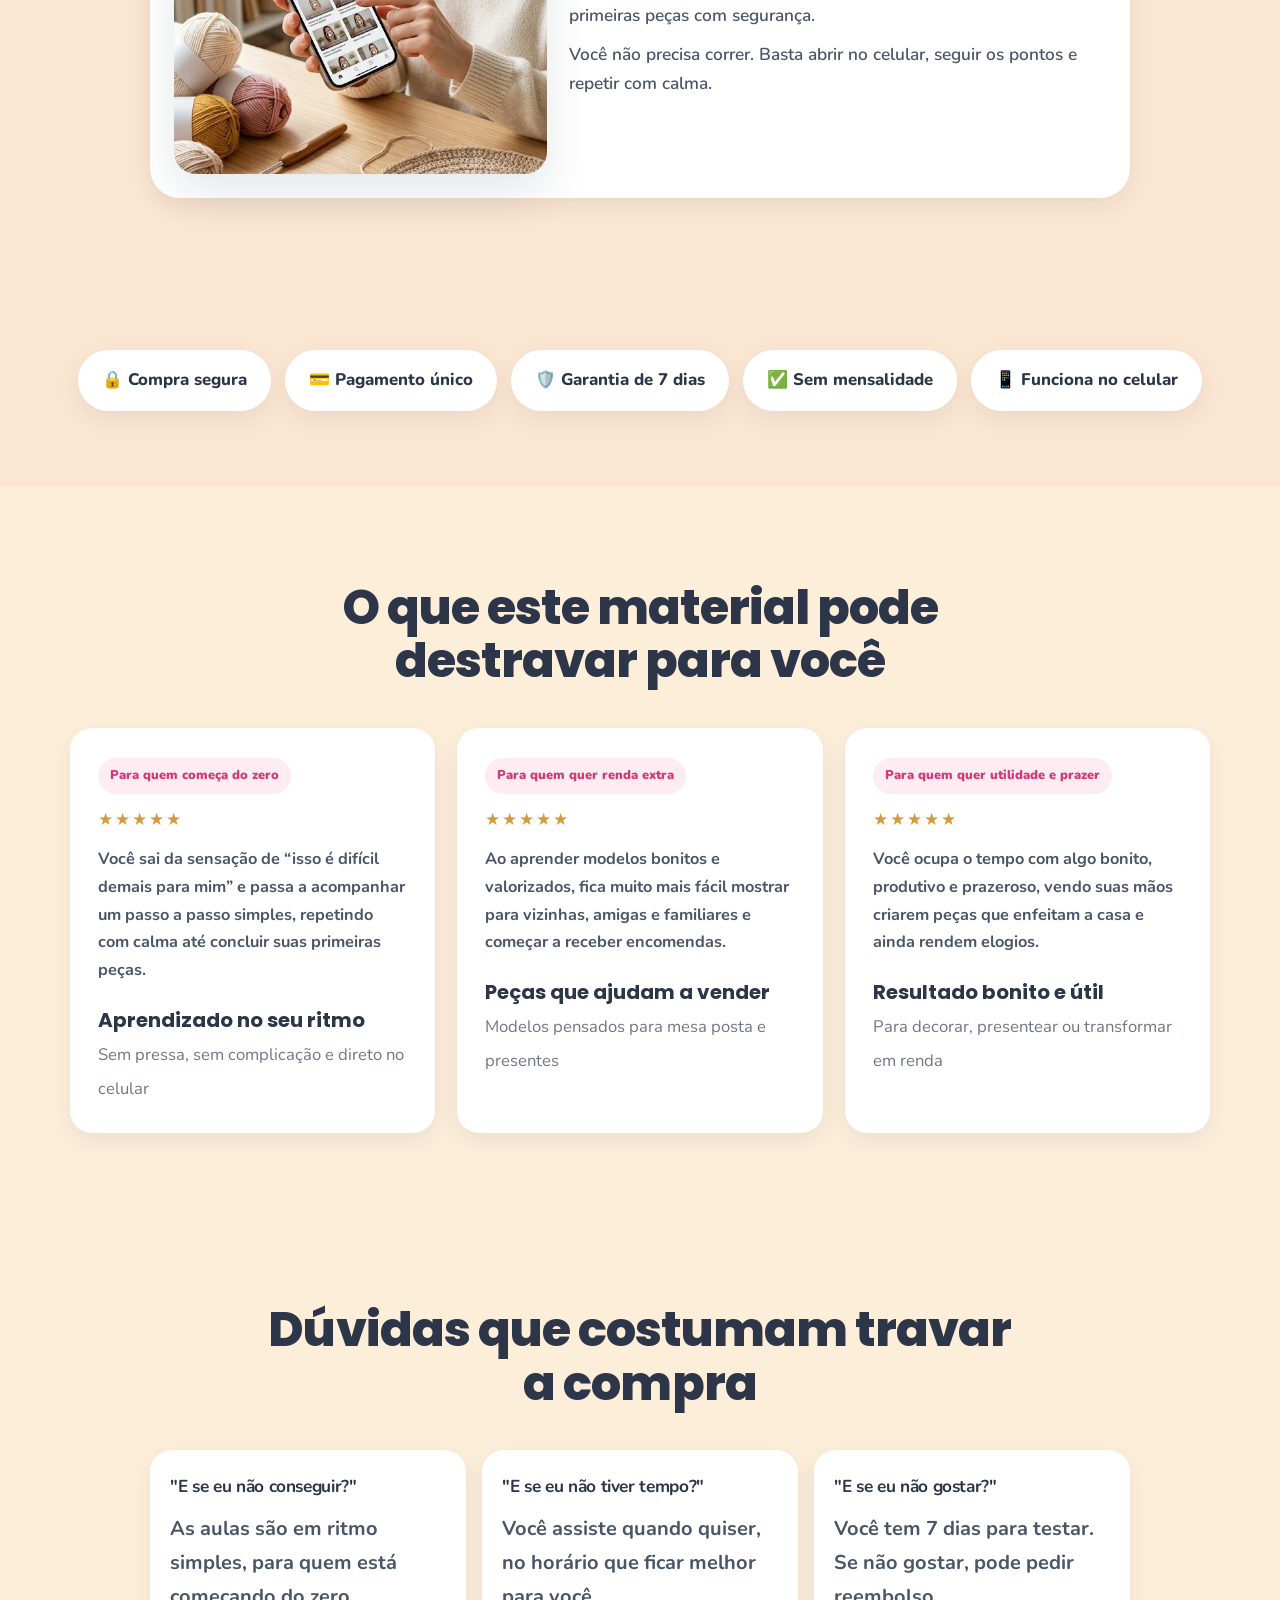
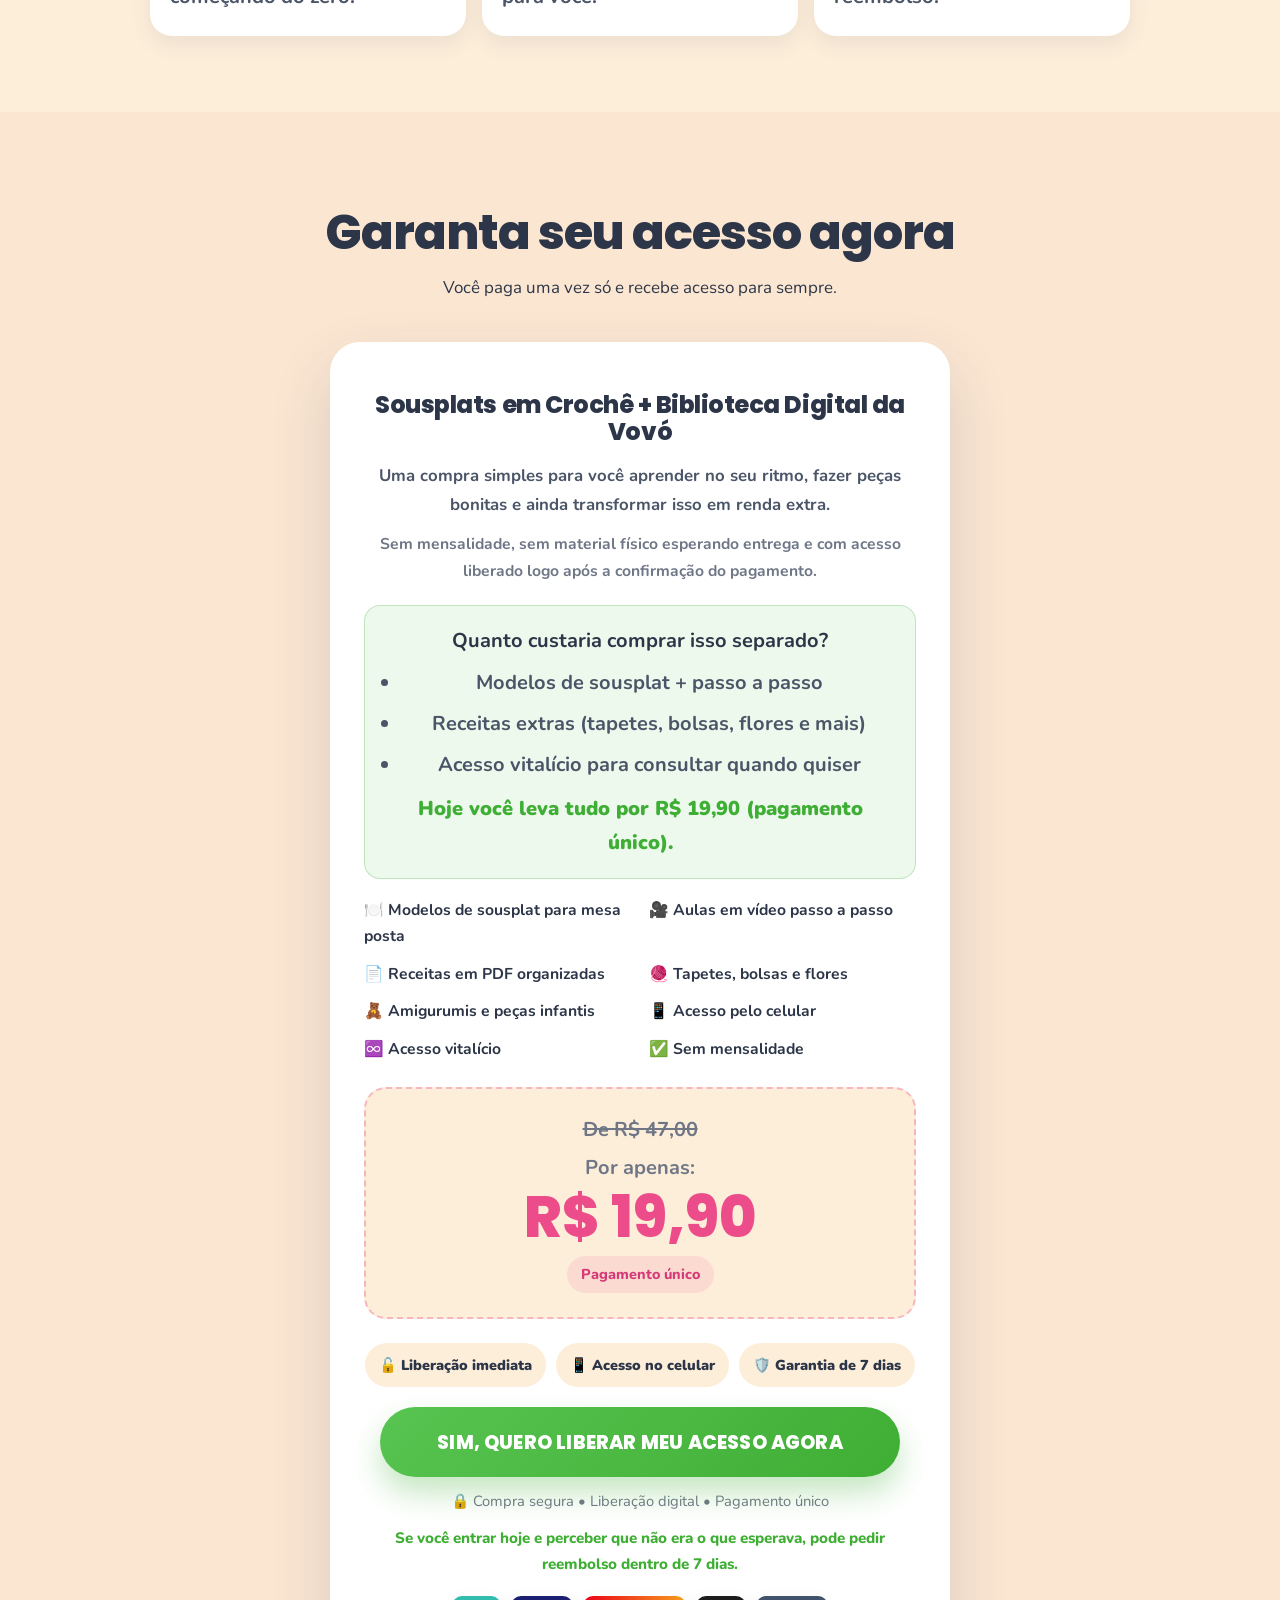
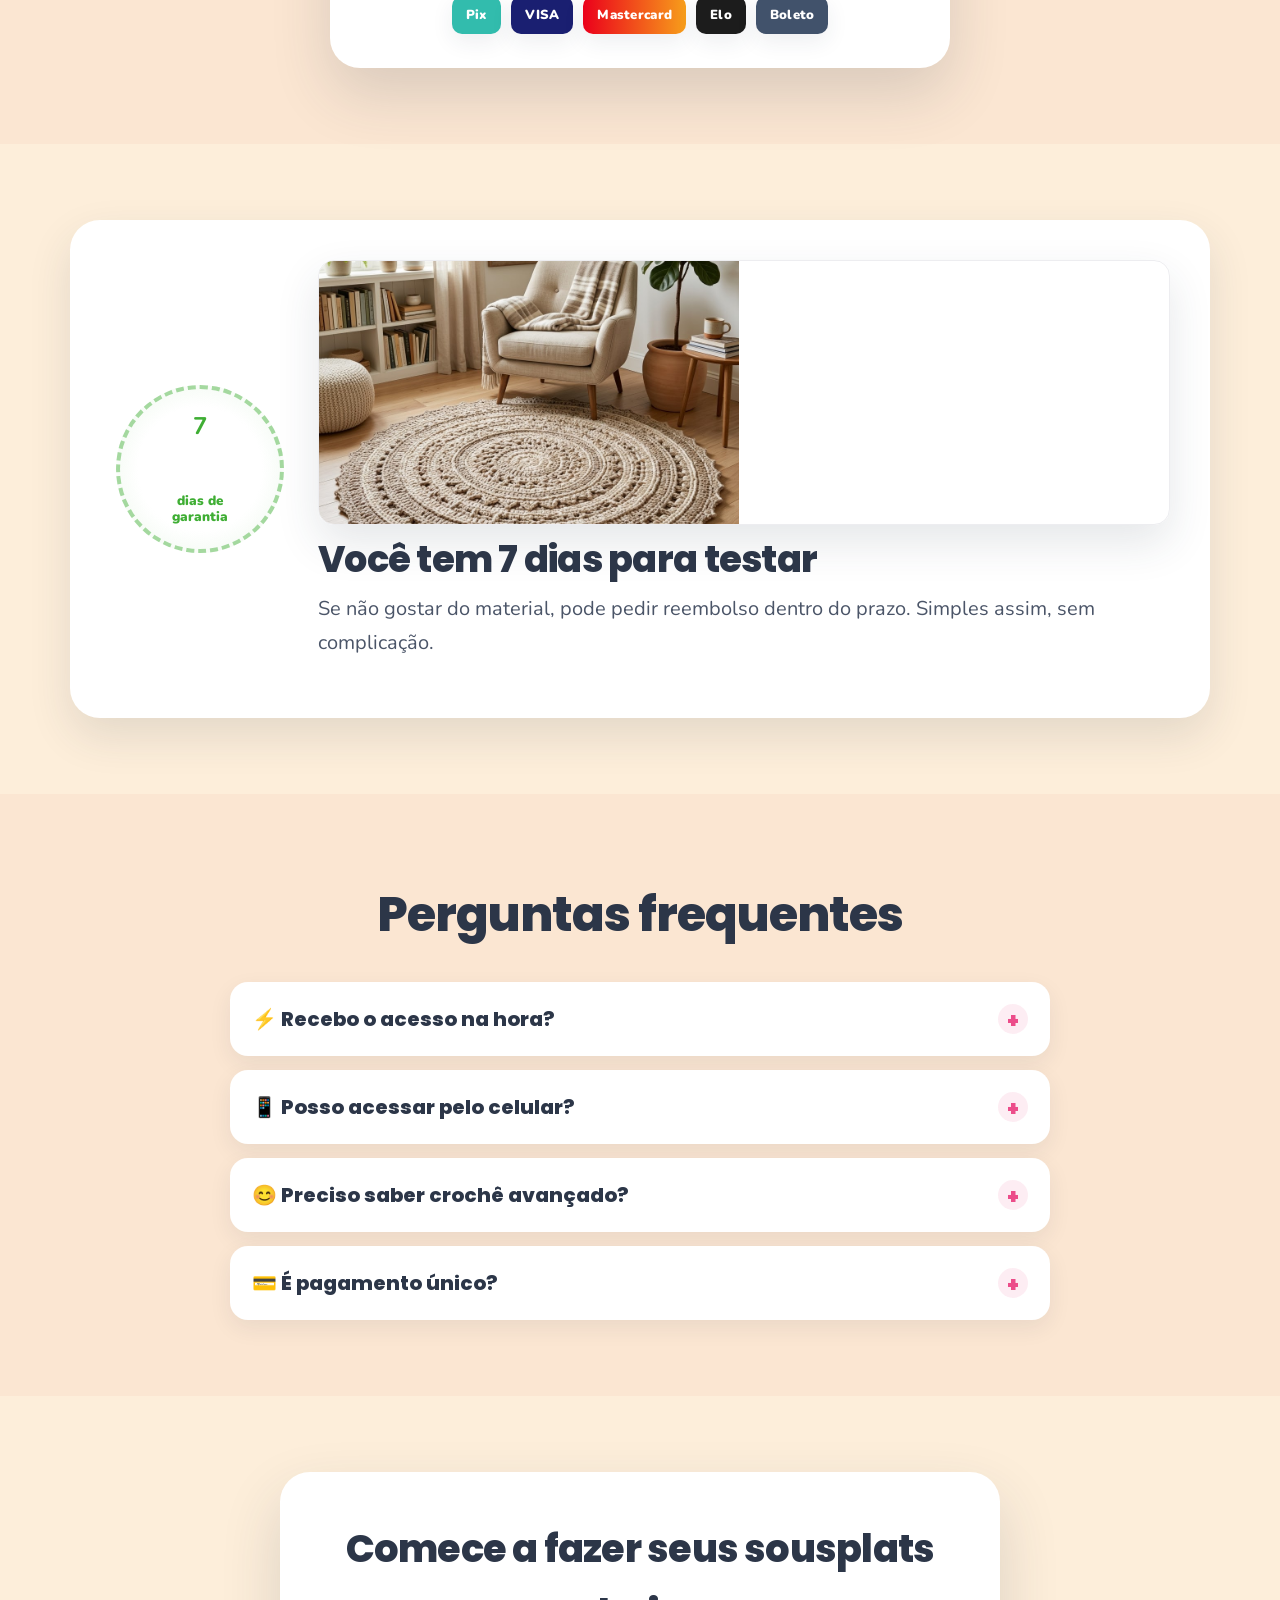
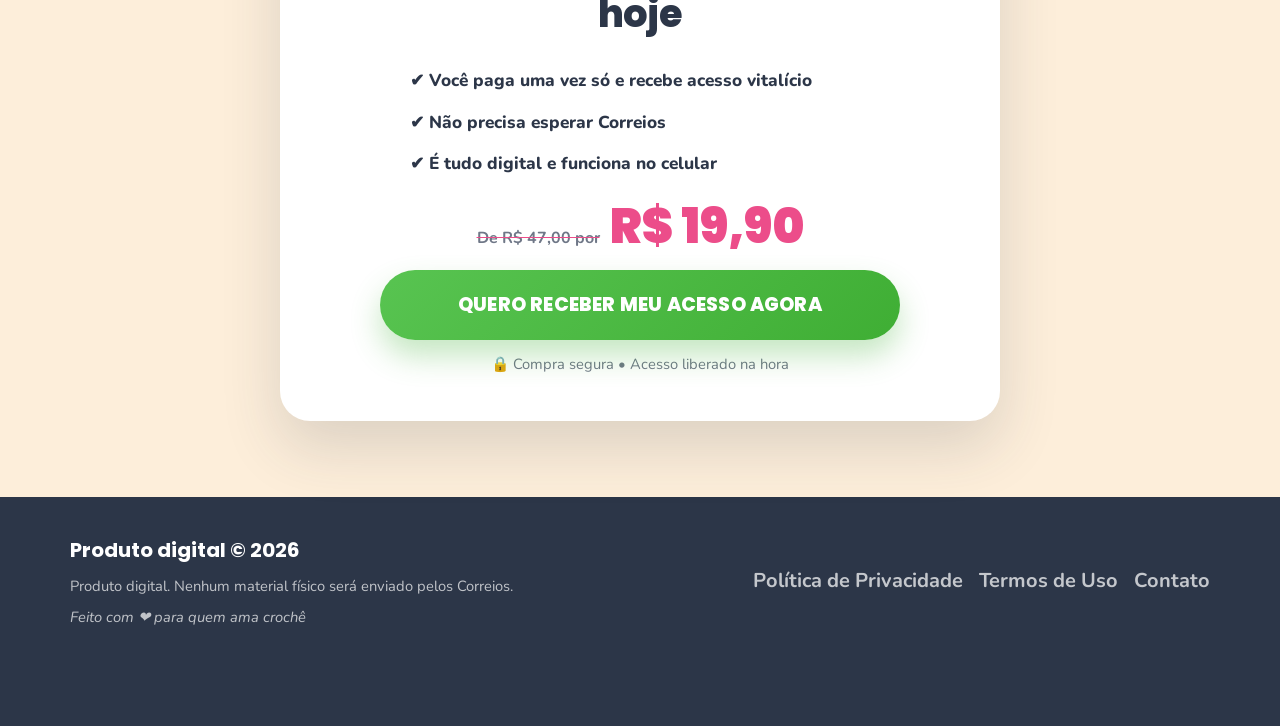
==== commit b24908b1: "Melhora conversao mobile: barra fixa, CTA compacto e vitrine de videos" ====
--- a/index.html
+++ b/index.html
@@ -9,15 +9,6 @@
   <link rel="preconnect" href="https://fonts.gstatic.com" crossorigin />
   <link href="https://fonts.googleapis.com/css2?family=Nunito:wght@400;600;700;800;900&family=Poppins:wght@600;700;800;900&display=swap" rel="stylesheet" />
   <link rel="stylesheet" href="style.css" />
-
-  <!-- Utmify - rastreamento de UTMs -->
-  <script
-    src="https://cdn.utmify.com.br/scripts/utms/latest.js"
-    data-utmify-prevent-xcod-sck
-    data-utmify-prevent-subids
-    async
-    defer
-  ></script>
 
   <!-- Meta Pixel Code -->
   <script>
@@ -39,12 +30,11 @@
 </head>
 <body class="senior">
   <!-- Barra de confiança discreta -->
-  <div class="trustbar">
-    <span>🔒 Compra segura</span>
-    <span>•</span>
-    <span>💳 Pagamento único</span>
-    <span>•</span>
-    <span>🛡️ Garantia de 7 dias</span>
+  <div class="trustbar" data-trustbar-carousel>
+    <span class="trustbar__slide is-active">✨ OFERTA ESPECIAL DE HOJE: ACESSO COMPLETO POR R$ 19,90</span>
+    <span class="trustbar__slide">🧶 MAIS DE 4.700 MULHERES JÁ ESCOLHERAM ESTE MÉTODO</span>
+    <span class="trustbar__slide">📱 ACESSO IMEDIATO NO CELULAR APÓS A COMPRA</span>
+    <span class="trustbar__slide">🛡️ TESTE POR 7 DIAS COM GARANTIA TOTAL</span>
   </div>
 
   <header class="topbar topbar--simple" id="top">
@@ -66,6 +56,7 @@
       <div class="container hero__grid">
         <div class="hero__content reveal">
           <span class="eyebrow">🧶 Sousplats em crochê para mesa posta</span>
+          <span class="hero-social-proof">⭐ 4.7/5 de satisfação entre alunas</span>
           <h1>Aprenda a fazer <span class="accent">sousplats lindos</span> pelo celular e transforme isso em renda extra, mesmo começando do zero</h1>
           <p class="lead">Você recebe um passo a passo simples para aprender no seu ritmo, criar peças bonitas para sua mesa e ainda aproveitar isso para vender, presentear ou ocupar o tempo com algo prazeroso.</p>
 
@@ -123,6 +114,44 @@
       </div>
     </section>
 
+    <!-- 1c. VITRINE EM VÍDEO -->
+    <section class="section reveal" id="vitrine-videos">
+      <div class="container">
+        <div class="section-heading">
+          <h2>Veja o resultado na prática</h2>
+          <p>Vídeos curtos para você sentir o acabamento das peças e o valor percebido.</p>
+        </div>
+
+        <div class="video-strip" aria-label="Vitrine de vídeos em loop">
+          <figure class="video-strip__card">
+            <video autoplay muted loop playsinline preload="metadata" poster="videos/posters/ad1.jpg" aria-label="Demonstração de sousplat em crochê">
+              <source src="videos/web/ad1_web.mp4" type="video/mp4" />
+            </video>
+          </figure>
+          <figure class="video-strip__card">
+            <video autoplay muted loop playsinline preload="metadata" poster="videos/posters/ad2.jpg" aria-label="Demonstração de modelo em crochê">
+              <source src="videos/web/ad2_web.mp4" type="video/mp4" />
+            </video>
+          </figure>
+          <figure class="video-strip__card">
+            <video autoplay muted loop playsinline preload="metadata" poster="videos/posters/extra_a.jpg" aria-label="Demonstração de coleção de sousplats">
+              <source src="videos/web/extra_a_web.mp4" type="video/mp4" />
+            </video>
+          </figure>
+          <figure class="video-strip__card">
+            <video autoplay muted loop playsinline preload="metadata" poster="videos/posters/extra_b.jpg" aria-label="Demonstração de variações de sousplat">
+              <source src="videos/web/extra_b_web.mp4" type="video/mp4" />
+            </video>
+          </figure>
+          <figure class="video-strip__card">
+            <video autoplay muted loop playsinline preload="metadata" poster="videos/posters/extra_c.jpg" aria-label="Demonstração de peça decorativa em crochê">
+              <source src="videos/web/extra_c_web.mp4" type="video/mp4" />
+            </video>
+          </figure>
+        </div>
+      </div>
+    </section>
+
     <!-- 2. IDENTIFICAÇÃO / DOR -->
     <section class="section reveal" id="identificacao">
       <div class="container">
@@ -503,14 +532,13 @@
 
   <!-- CTA flutuante -->
   <a class="floating-cta" href="https://pay.cakto.com.br/pynu7jf_850468" target="_blank" rel="noopener noreferrer">
-    <span>Quero meu acesso</span>
-    <strong>R$ 19,90 →</strong>
+    <strong>Acessar por R$ 19,90 →</strong>
   </a>
 
   <footer class="footer">
     <div class="container footer__grid">
       <div>
-        <strong>Crochê Digital da Vovó © 2026</strong>
+        <strong>Produto digital © 2026</strong>
         <p>Produto digital. Nenhum material físico será enviado pelos Correios.</p>
         <p class="footer__made">Feito com ❤ para quem ama crochê</p>
       </div>
@@ -524,5 +552,119 @@
   </footer>
 
   <script src="script.js" defer></script>
+  <script>
+    (function () {
+      const TRACKING_KEYS = [
+        "utm_source",
+        "utm_medium",
+        "utm_campaign",
+        "utm_content",
+        "utm_term",
+        "utm_id",
+        "utm_campaign_id",
+        "utm_adset_id",
+        "utm_ad_id",
+        "utm_placement",
+        "campaign_id",
+        "adset_id",
+        "ad_id",
+        "fbclid",
+        "gclid",
+        "ttclid",
+        "src"
+      ];
+
+      const STORAGE_KEY = "utmify_tracking_params";
+      const EXPIRATION_MS = 7 * 24 * 60 * 60 * 1000;
+
+      function loadSavedParams() {
+        try {
+          const raw = localStorage.getItem(STORAGE_KEY);
+          if (!raw) return {};
+
+          const saved = JSON.parse(raw);
+
+          if (!saved.ts || Date.now() - saved.ts > EXPIRATION_MS) {
+            localStorage.removeItem(STORAGE_KEY);
+            return {};
+          }
+
+          return saved.data || {};
+        } catch (e) {
+          return {};
+        }
+      }
+
+      function saveCurrentParams() {
+        const urlParams = new URLSearchParams(window.location.search);
+        const savedParams = loadSavedParams();
+        let changed = false;
+
+        TRACKING_KEYS.forEach(function (key) {
+          const value = urlParams.get(key);
+          if (value) {
+            savedParams[key] = value;
+            changed = true;
+          }
+        });
+
+        if (changed) {
+          localStorage.setItem(
+            STORAGE_KEY,
+            JSON.stringify({
+              ts: Date.now(),
+              data: savedParams
+            })
+          );
+        }
+      }
+
+      function applyParamsToCheckoutLinks() {
+        const savedParams = loadSavedParams();
+        if (!Object.keys(savedParams).length) return;
+
+        const checkoutWords = /checkout|comprar|pagamento|pay|cacto|kiwify|perfectpay|hotmart|eduzz|pepper/i;
+
+        document.querySelectorAll("a[href]").forEach(function (link) {
+          const checkText = (link.href + " " + (link.textContent || "")).toLowerCase();
+
+          if (!checkoutWords.test(checkText)) return;
+
+          try {
+            const url = new URL(link.href);
+
+            Object.entries(savedParams).forEach(function ([key, value]) {
+              if (value && !url.searchParams.has(key)) {
+                url.searchParams.set(key, value);
+              }
+            });
+
+            link.href = url.toString();
+          } catch (e) {}
+        });
+      }
+
+      saveCurrentParams();
+
+      if (document.readyState === "loading") {
+        document.addEventListener("DOMContentLoaded", applyParamsToCheckoutLinks);
+      } else {
+        applyParamsToCheckoutLinks();
+      }
+
+      const observer = new MutationObserver(applyParamsToCheckoutLinks);
+      observer.observe(document.body, {
+        childList: true,
+        subtree: true
+      });
+    })();
+  </script>
+  <script
+    src="https://cdn.utmify.com.br/scripts/utms/latest.js"
+    data-utmify-prevent-xcod-sck
+    data-utmify-prevent-subids
+    async
+    defer
+  ></script>
 </body>
 </html>
--- a/style.css
+++ b/style.css
@@ -105,7 +105,9 @@
 
 /* ===================== Topbar ===================== */
 .topbar {
-  position: sticky; top: 42px; z-index: 50;
+  position: relative;
+  top: auto;
+  z-index: 45;
   backdrop-filter: blur(16px);
   background: rgba(255, 255, 255, 0.92);
   border-bottom: 1px solid var(--border);
@@ -476,14 +478,20 @@
 
 /* ===================== CTA flutuante ===================== */
 .floating-cta {
-  position: fixed; right: 16px; bottom: 16px; z-index: 40;
-  display: flex; flex-direction: column; line-height: 1.1;
-  padding: 12px 22px; border-radius: 999px;
+  position: fixed; right: 14px; bottom: 12px; z-index: 40;
+  display: inline-flex; align-items: center; justify-content: center;
+  line-height: 1;
+  min-height: 46px;
+  padding: 8px 16px; border-radius: 999px;
   background: linear-gradient(135deg, var(--green), var(--green-dark)); color: #fff;
-  box-shadow: 0 16px 34px rgba(63, 174, 52, 0.36); animation: pulse 2.4s ease-in-out infinite;
-}
-.floating-cta span { font-size: 0.74rem; opacity: 0.92; text-transform: uppercase; letter-spacing: 0.04em; }
-.floating-cta strong { font-size: 1.05rem; font-family: "Poppins", "Nunito", sans-serif; font-weight: 800; }
+  box-shadow: 0 10px 24px rgba(63, 174, 52, 0.32); animation: pulse 2.4s ease-in-out infinite;
+}
+.floating-cta strong {
+  font-size: 0.94rem;
+  font-family: "Poppins", "Nunito", sans-serif;
+  font-weight: 800;
+  letter-spacing: 0.01em;
+}
 
 /* ===================== Rodapé ===================== */
 .footer { padding: 36px 0 96px; background: var(--navy); }
@@ -553,8 +561,16 @@
   .hero .btn--large, .center-cta .btn { width: 100%; }
   .offer-card { padding: 38px 20px 28px; }
   .guarantee-panel { padding: 30px 22px; }
-  .floating-cta { left: 14px; right: 14px; flex-direction: row; align-items: center; justify-content: space-between; }
-  .footer { padding-bottom: 110px; }
+  .floating-cta {
+    left: 12px;
+    right: 12px;
+    bottom: 10px;
+    min-height: 44px;
+    padding: 7px 14px;
+    justify-content: center;
+  }
+  .floating-cta strong { font-size: 0.9rem; }
+  .footer { padding-bottom: 92px; }
 }
 
 @media (prefers-reduced-motion: reduce) {
@@ -571,13 +587,29 @@
 
 /* Barra de confiança discreta no topo (sem contador agressivo) */
 .trustbar {
+  position: sticky;
+  top: 0;
+  z-index: 60;
   display: flex; align-items: center; justify-content: center;
-  flex-wrap: wrap; gap: 6px 14px;
-  padding: 10px 16px; text-align: center;
-  background: var(--navy); color: #fff;
-  font-weight: 800; font-size: 0.95rem;
-}
-.trustbar span { white-space: nowrap; }
+  padding: 8px 14px; text-align: center;
+  min-height: 44px;
+  background: linear-gradient(90deg, #b86d86 0%, #d4a066 100%);
+  color: #fff;
+  font-weight: 900;
+  font-size: 0.78rem;
+  letter-spacing: 0.03em;
+  text-transform: uppercase;
+  overflow: hidden;
+}
+.trustbar__slide {
+  position: absolute;
+  left: 50%;
+  transform: translateX(-50%);
+  opacity: 0;
+  transition: opacity 320ms ease;
+  white-space: nowrap;
+}
+.trustbar__slide.is-active { opacity: 1; }
 
 /* Topbar simplificado (sem menu) */
 .topbar--simple { top: 0; }
@@ -619,6 +651,18 @@
   font-size: 1.02rem; font-weight: 800; color: var(--ink);
 }
 
+.hero-social-proof {
+  display: inline-flex;
+  align-items: center;
+  margin-top: 12px;
+  padding: 8px 14px;
+  border-radius: 999px;
+  background: rgba(236, 77, 138, 0.1);
+  color: var(--pink-dark);
+  font-weight: 900;
+  font-size: 0.86rem;
+}
+
 /* Decisão rápida logo após primeira dobra */
 .quick-win {
   max-width: 900px; margin: 0 auto; text-align: center;
@@ -638,6 +682,38 @@
 .quick-win__grid span {
   background: #fff; border-radius: 14px; padding: 12px 14px;
   font-weight: 800; color: var(--ink); box-shadow: var(--shadow-sm);
+}
+
+/* Vitrine de vídeos em estilo stories */
+.video-strip {
+  display: grid;
+  grid-auto-flow: column;
+  grid-auto-columns: minmax(220px, 1fr);
+  gap: 14px;
+  overflow-x: auto;
+  padding: 4px 2px 8px;
+  scroll-snap-type: x mandatory;
+  scrollbar-width: thin;
+}
+.video-strip::-webkit-scrollbar { height: 8px; }
+.video-strip::-webkit-scrollbar-thumb { background: rgba(236, 77, 138, 0.28); border-radius: 999px; }
+
+.video-strip__card {
+  margin: 0;
+  border-radius: 20px;
+  overflow: hidden;
+  border: 1px solid rgba(26, 36, 64, 0.1);
+  box-shadow: var(--shadow-sm);
+  background: #111;
+  scroll-snap-align: start;
+}
+
+.video-strip__card video {
+  width: 100%;
+  height: clamp(260px, 64vw, 390px);
+  object-fit: cover;
+  display: block;
+  background: #000;
 }
 
 /* HERO — foto real grande */
@@ -880,5 +956,16 @@
   .model-card figcaption { font-size: 0.92rem; padding: 12px 10px; }
   .hero-info { font-size: 1.08rem; }
   .btn--xl { padding: 18px 22px; font-size: 1.05rem; min-height: 64px; }
-  .trustbar { font-size: 0.8rem; gap: 4px 10px; }
-}
+  .trustbar { min-height: 48px; font-size: 0.66rem; padding: 7px 12px; }
+  .trustbar__slide { white-space: normal; width: min(100%, 320px); }
+}
+
+@media (min-width: 1000px) {
+  .video-strip {
+    grid-template-columns: repeat(5, minmax(0, 1fr));
+    grid-auto-flow: unset;
+    grid-auto-columns: unset;
+    overflow: visible;
+  }
+  .video-strip__card video { height: 340px; }
+}
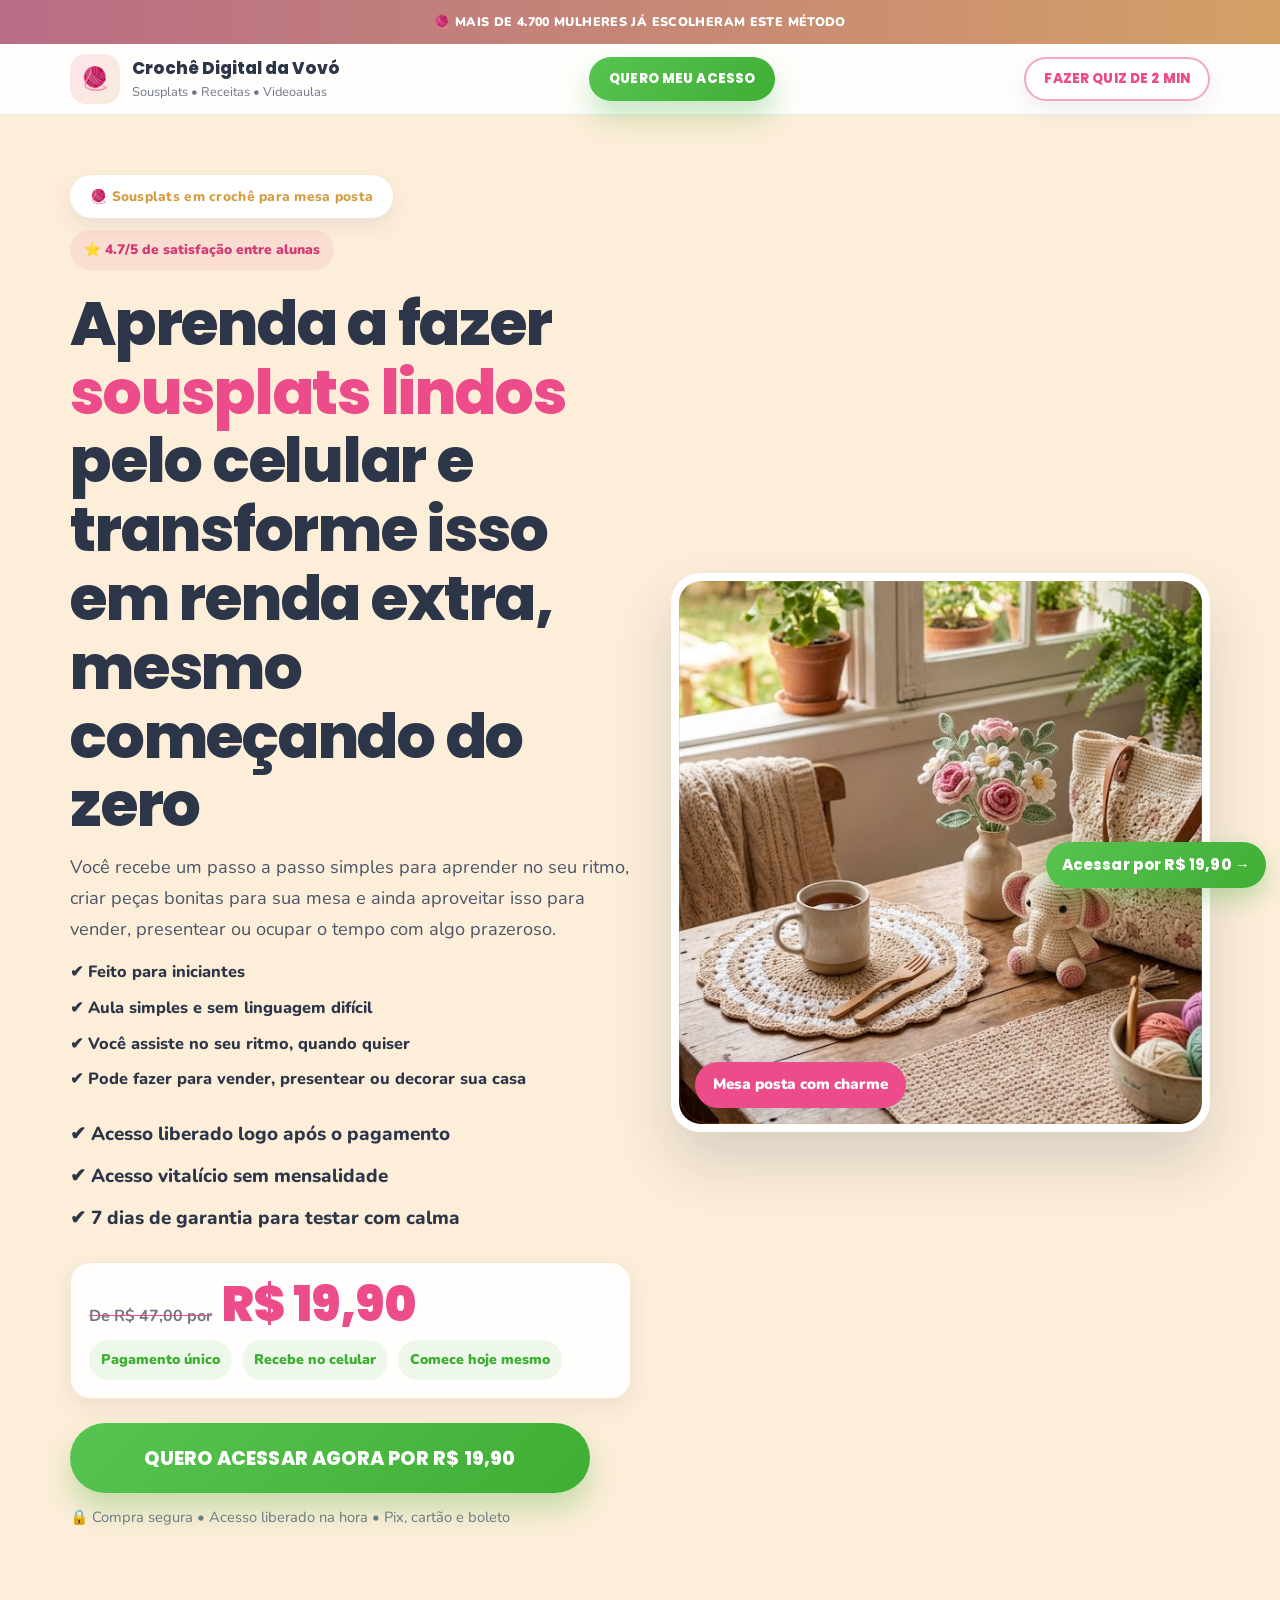
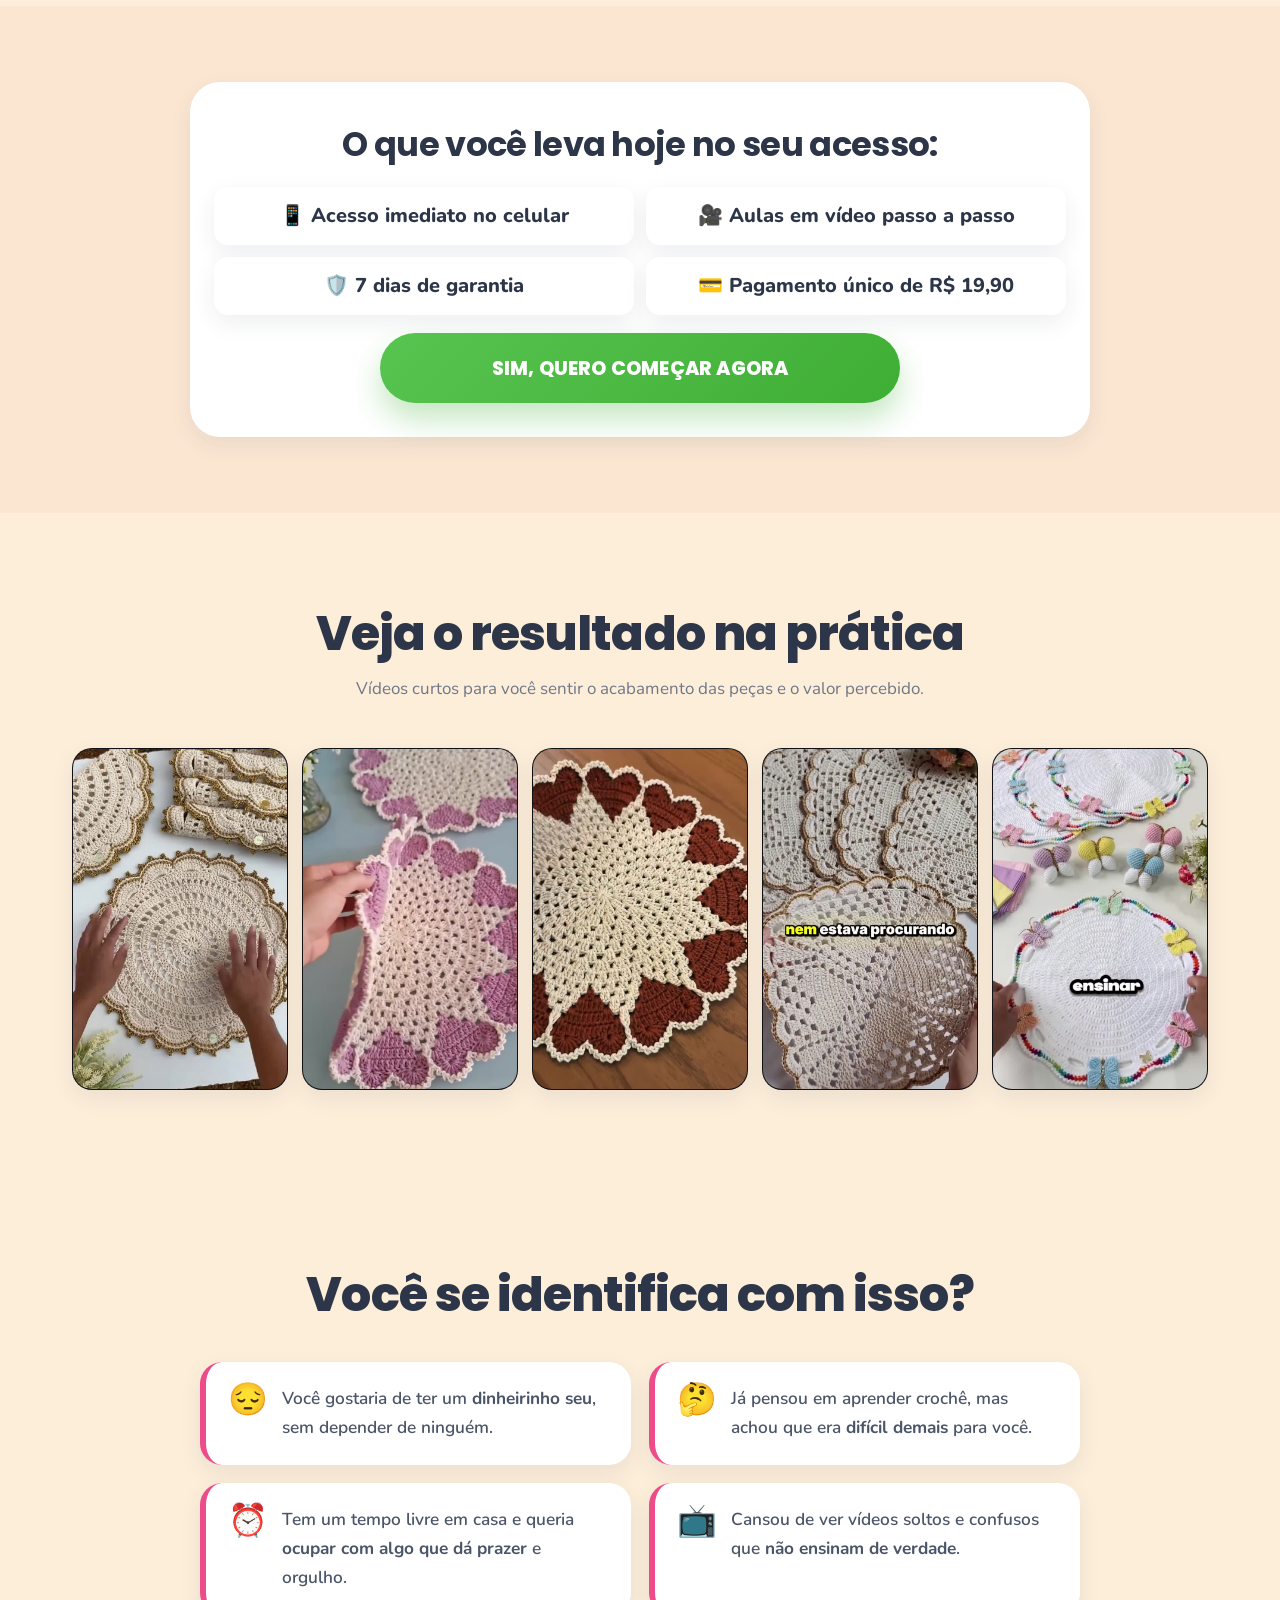
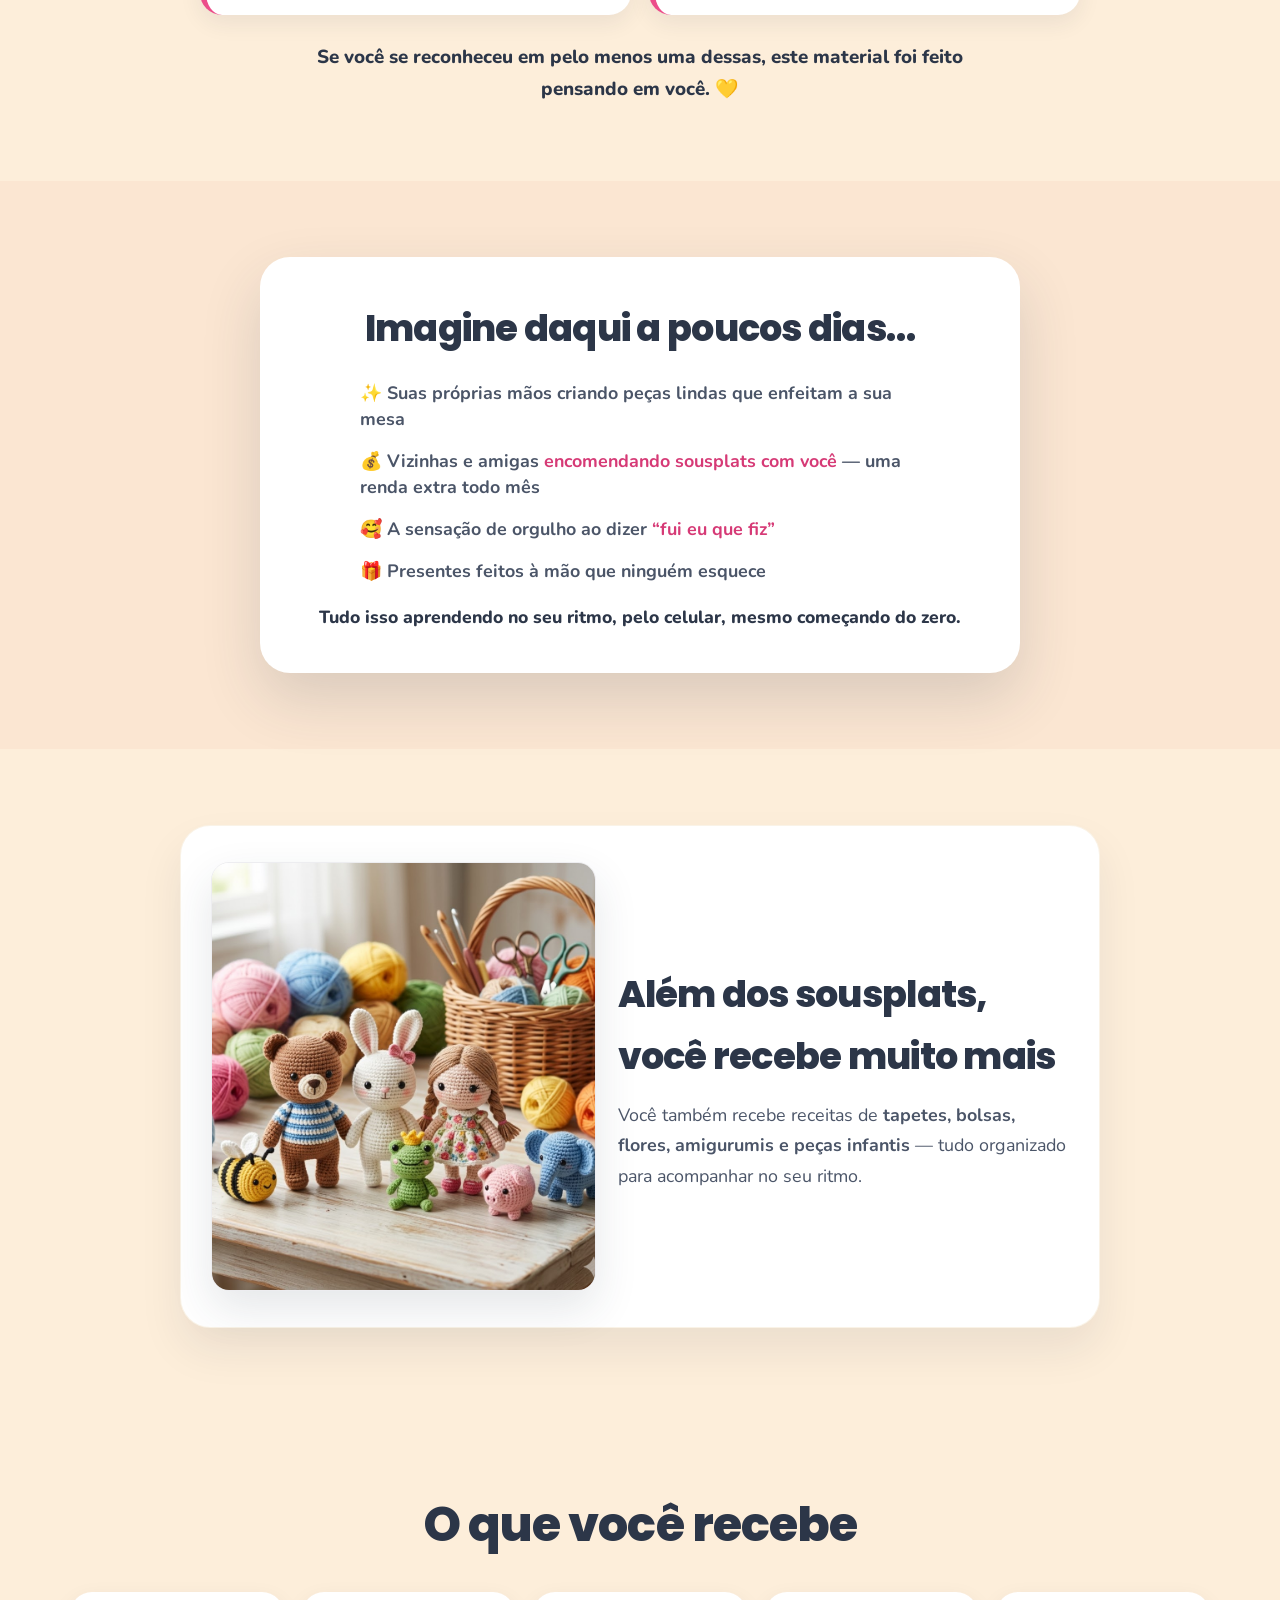
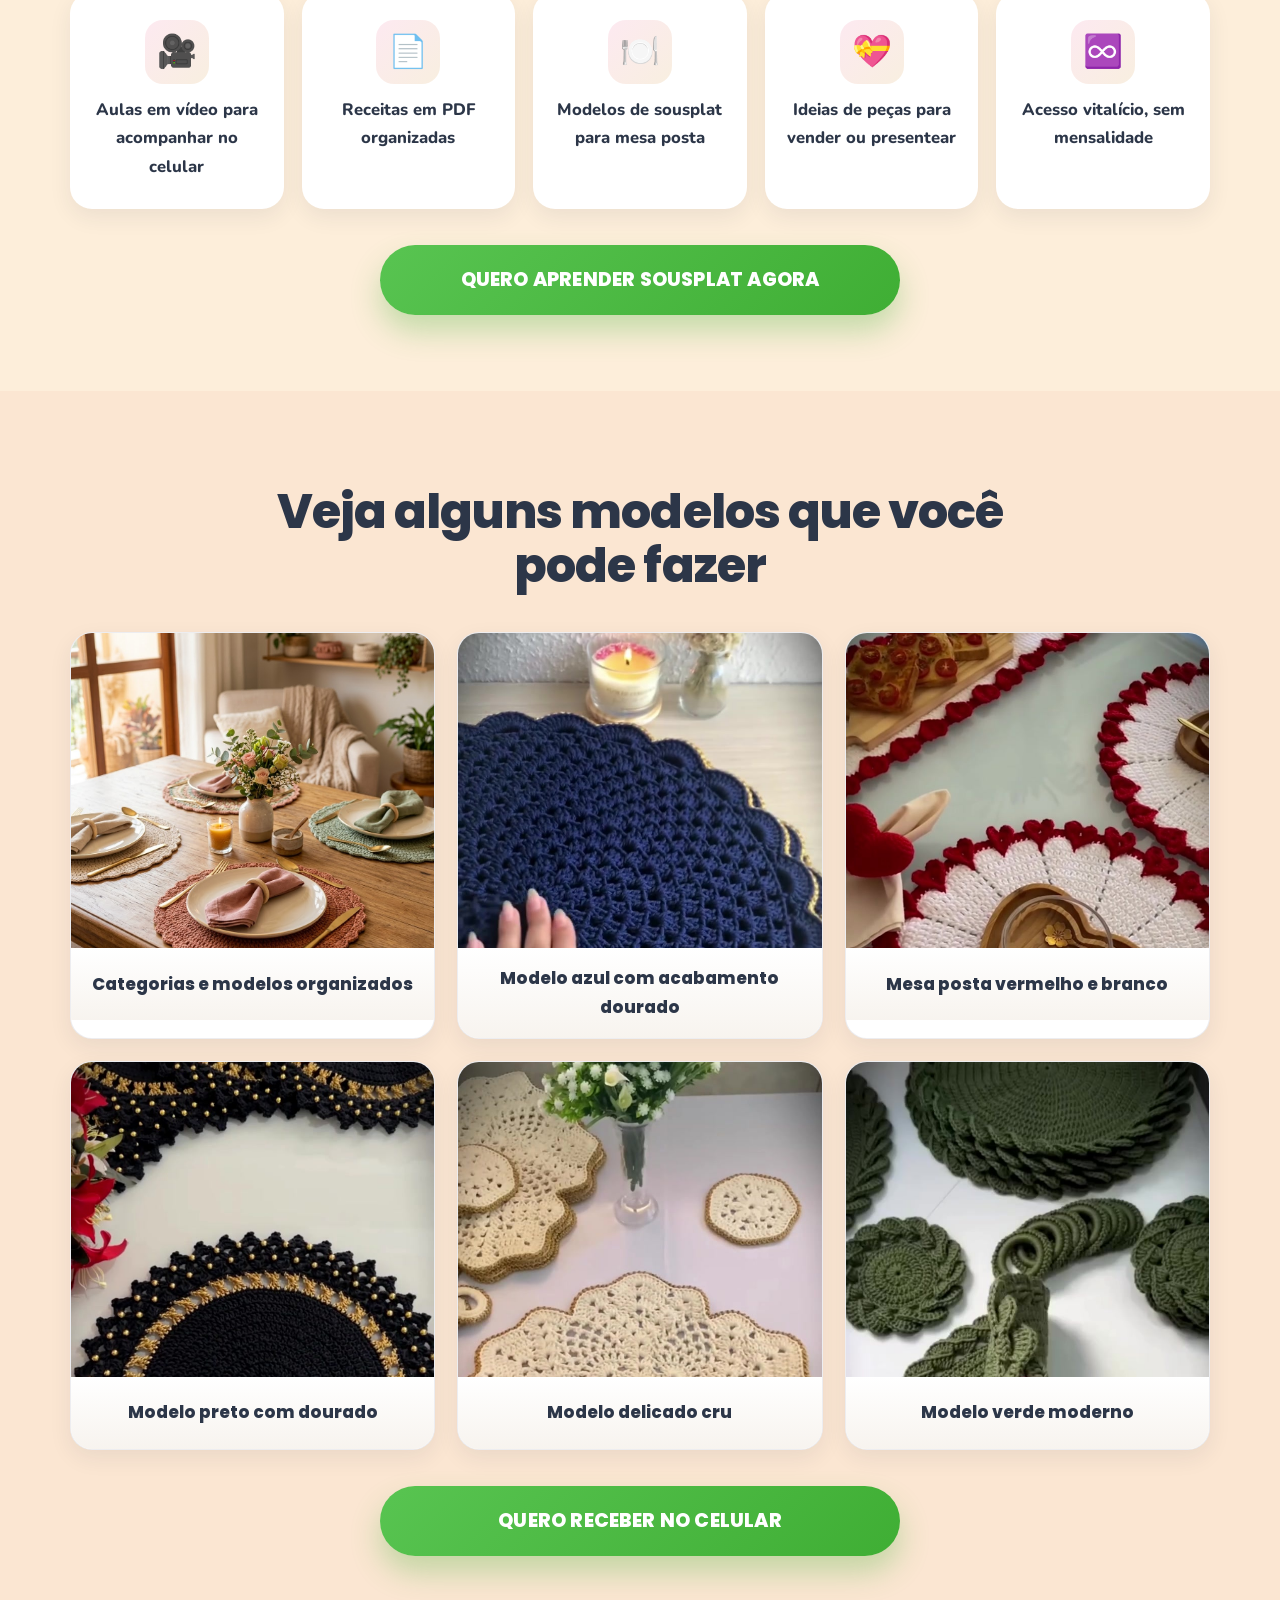
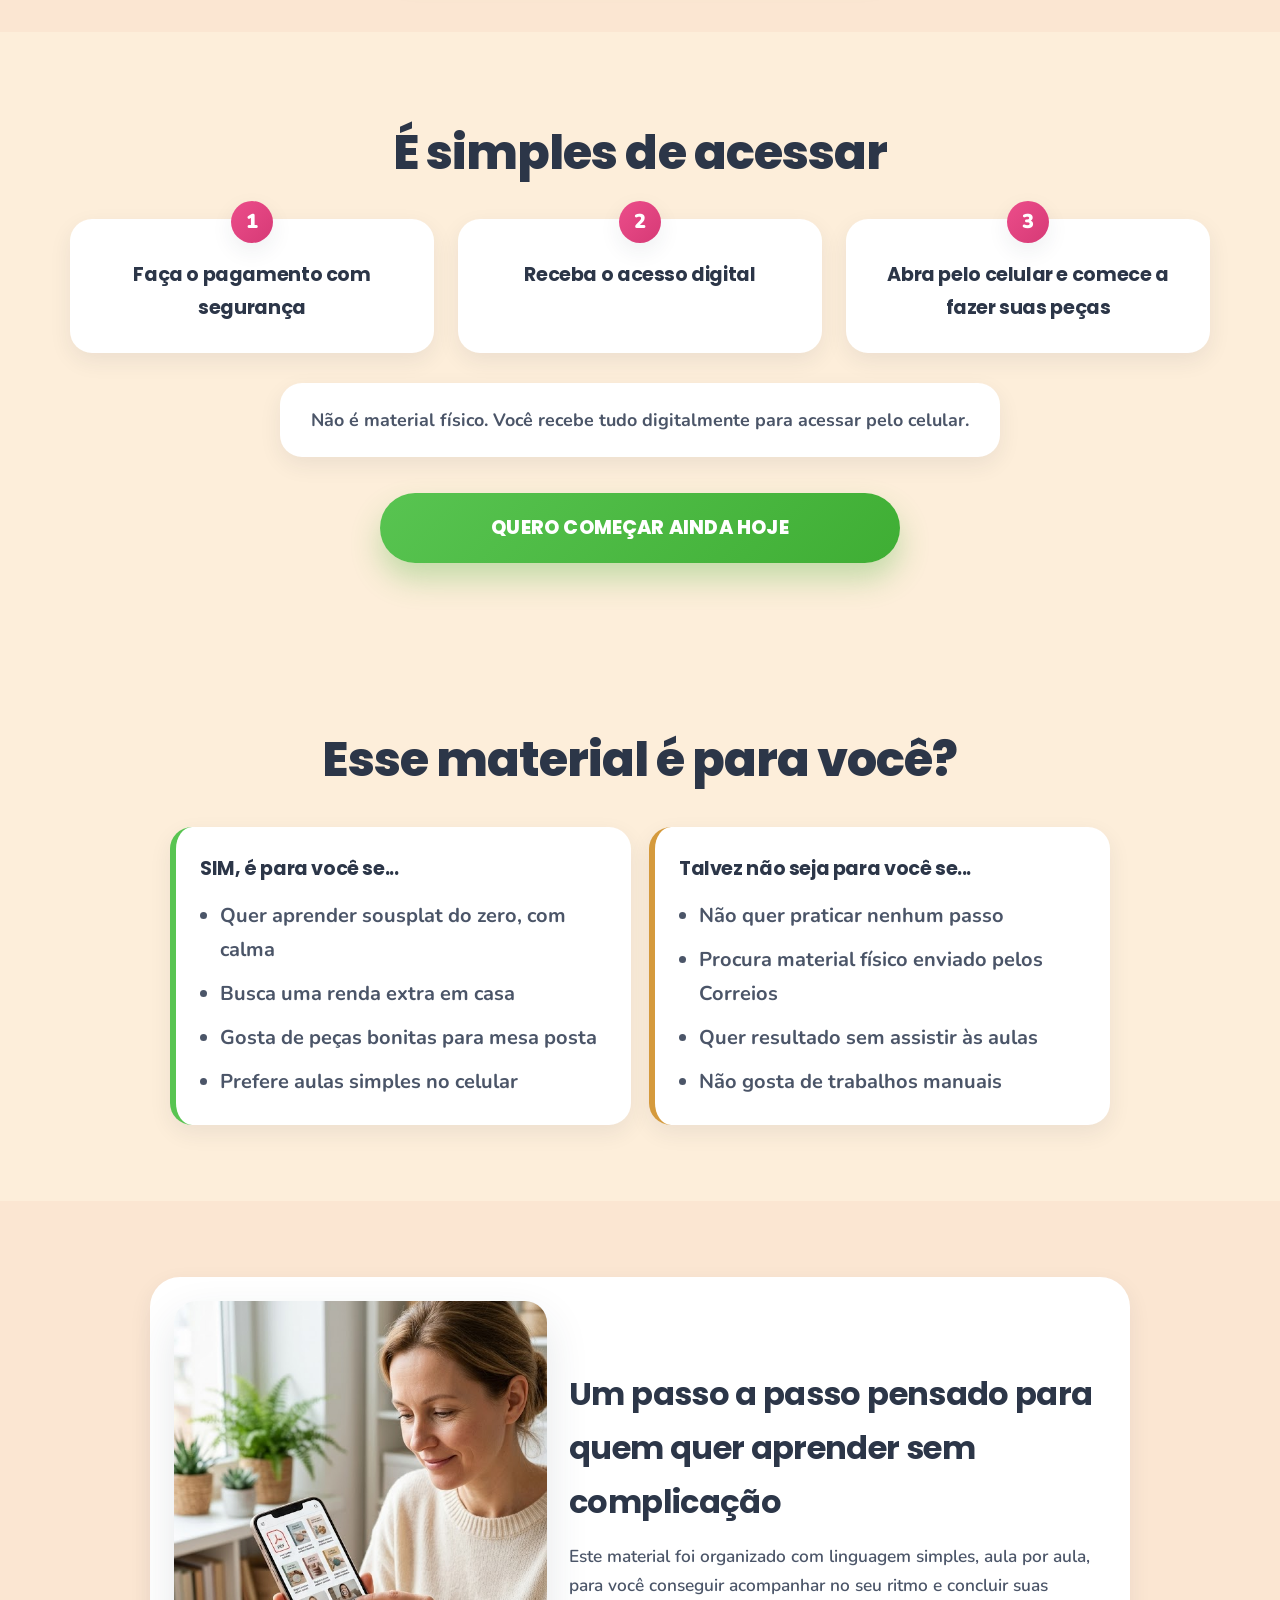
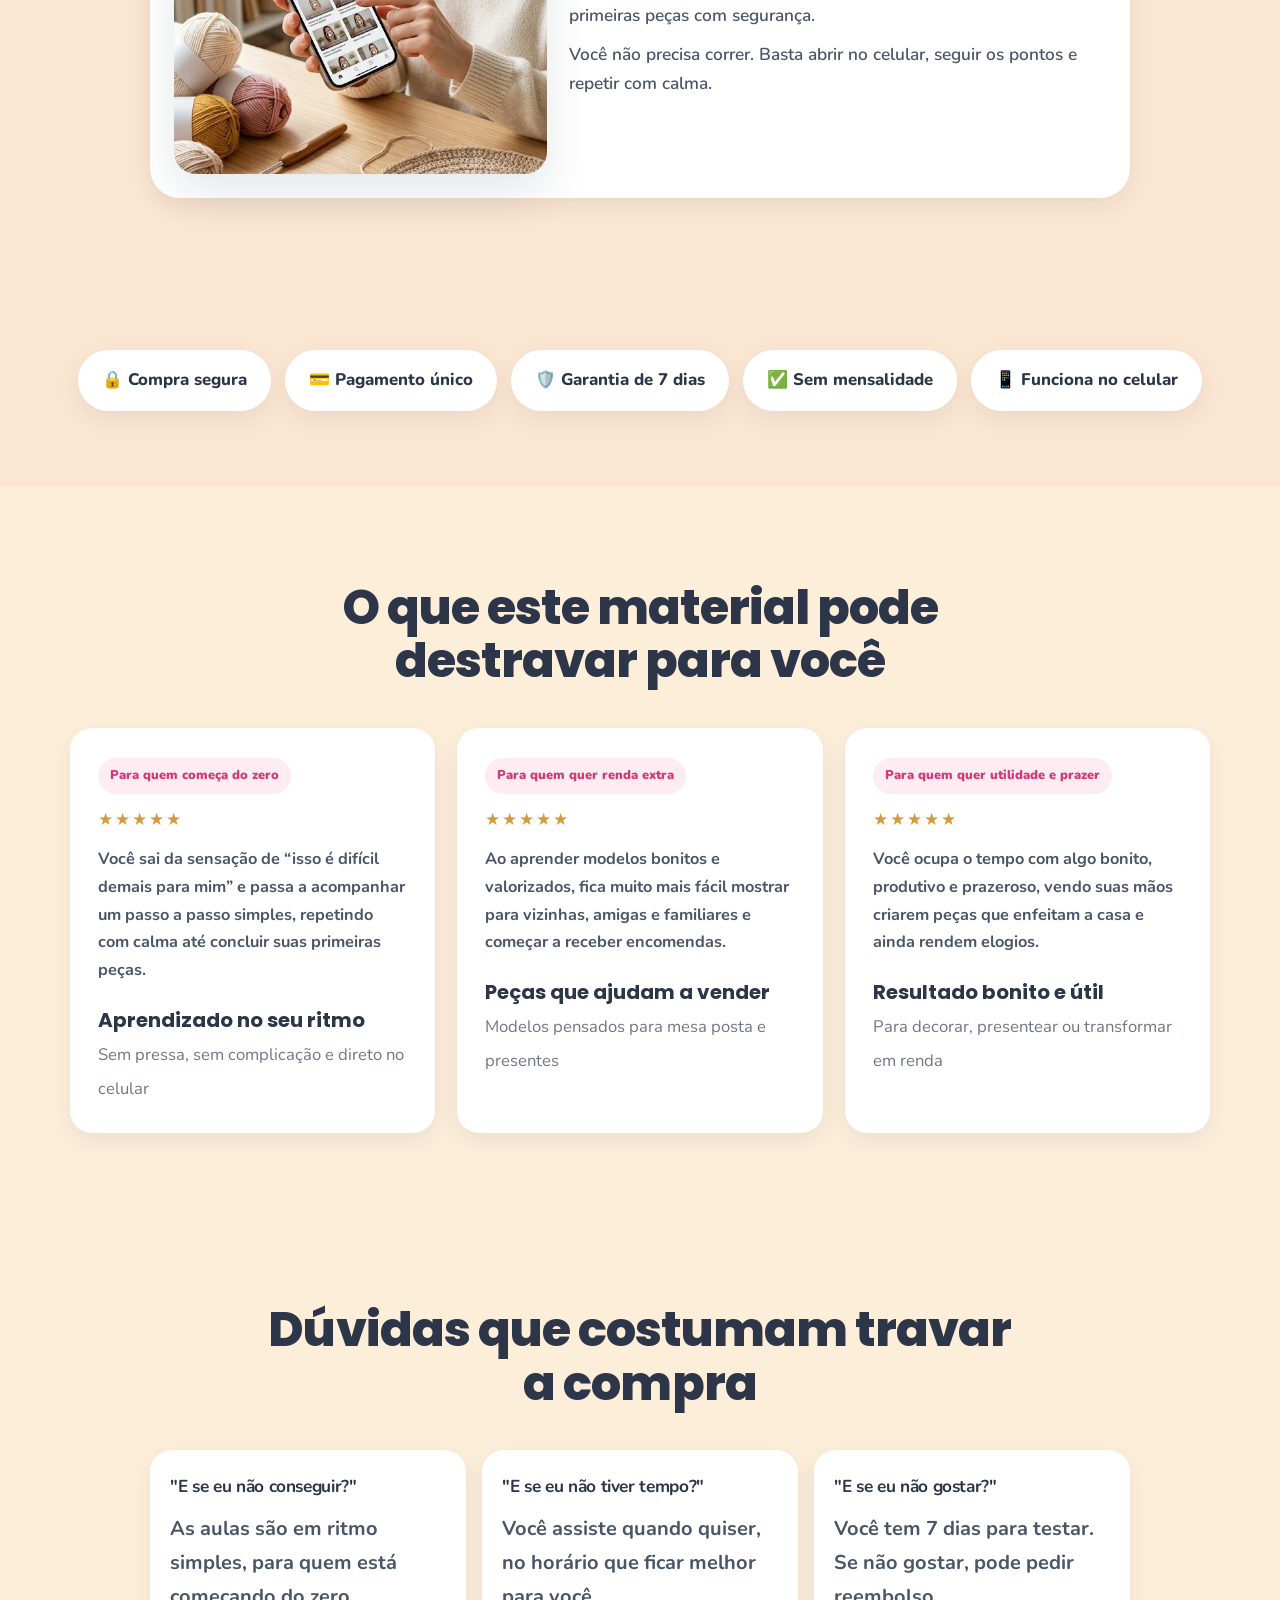
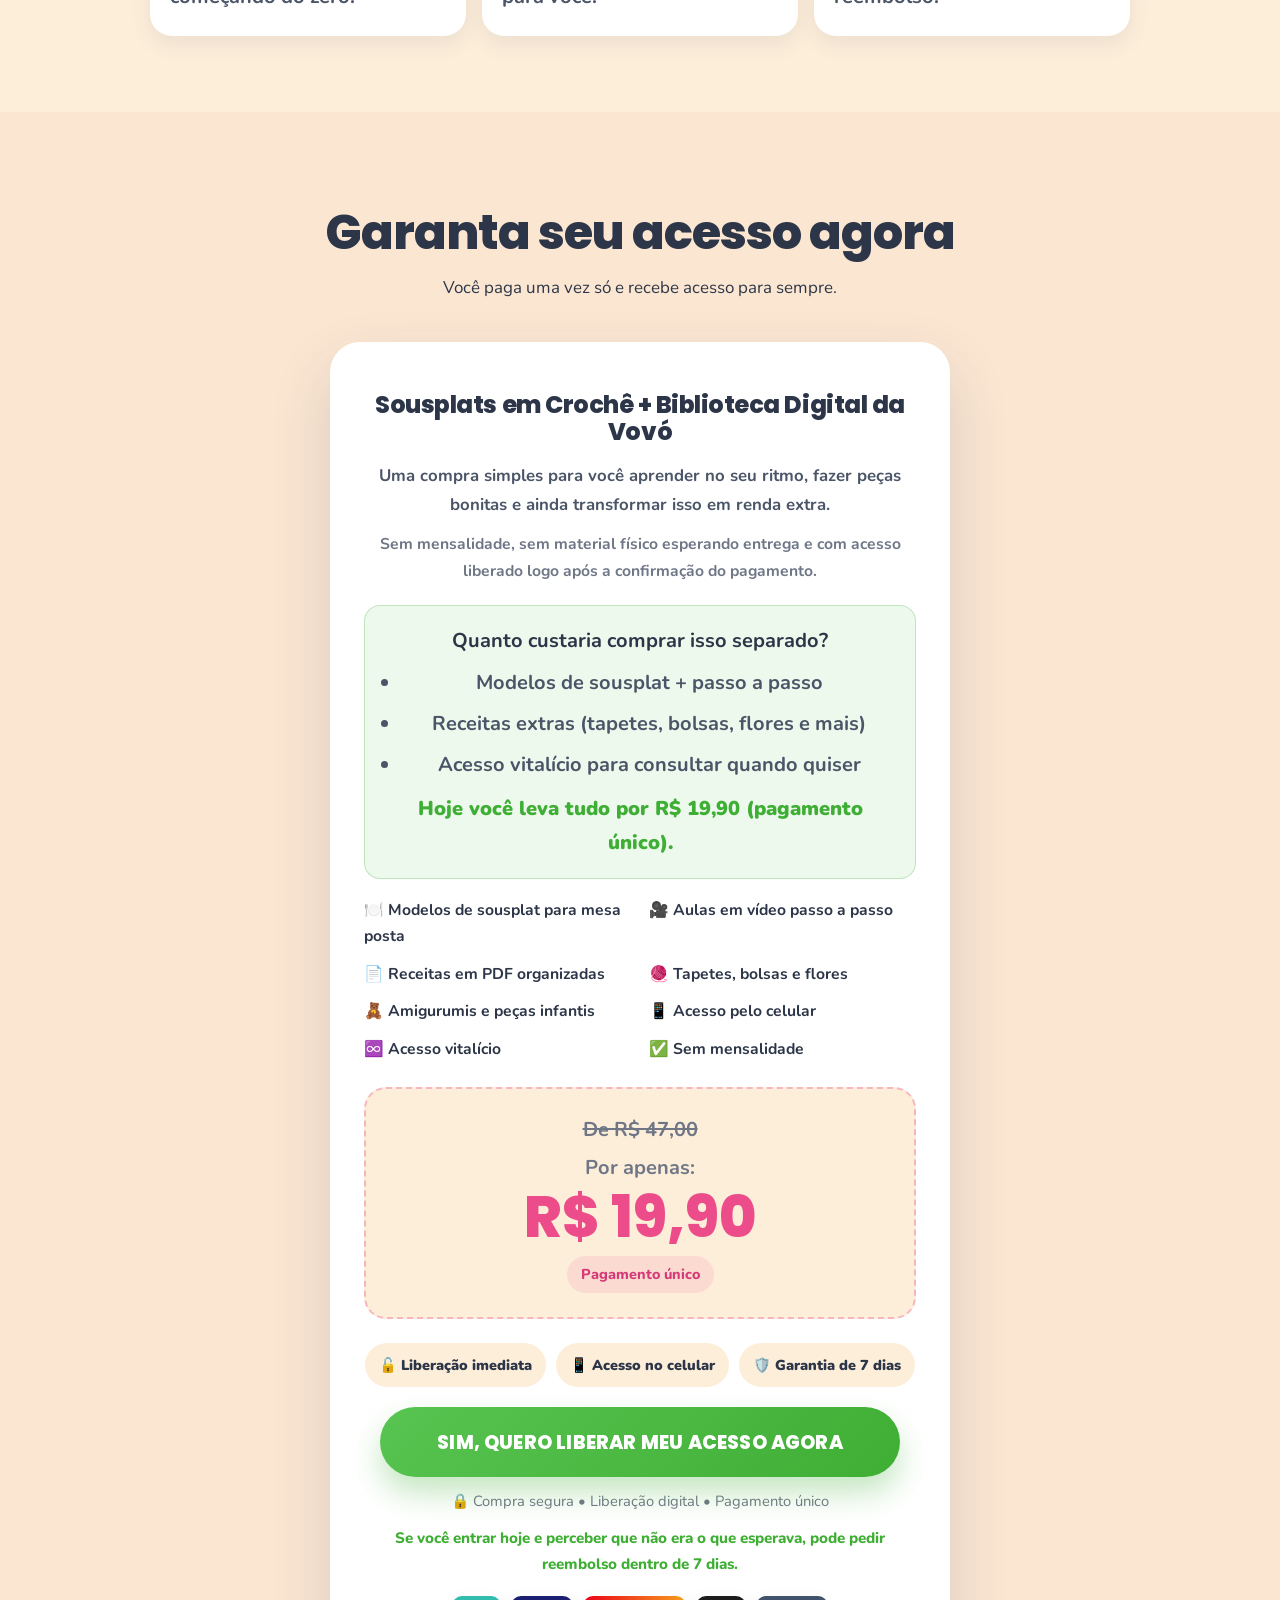
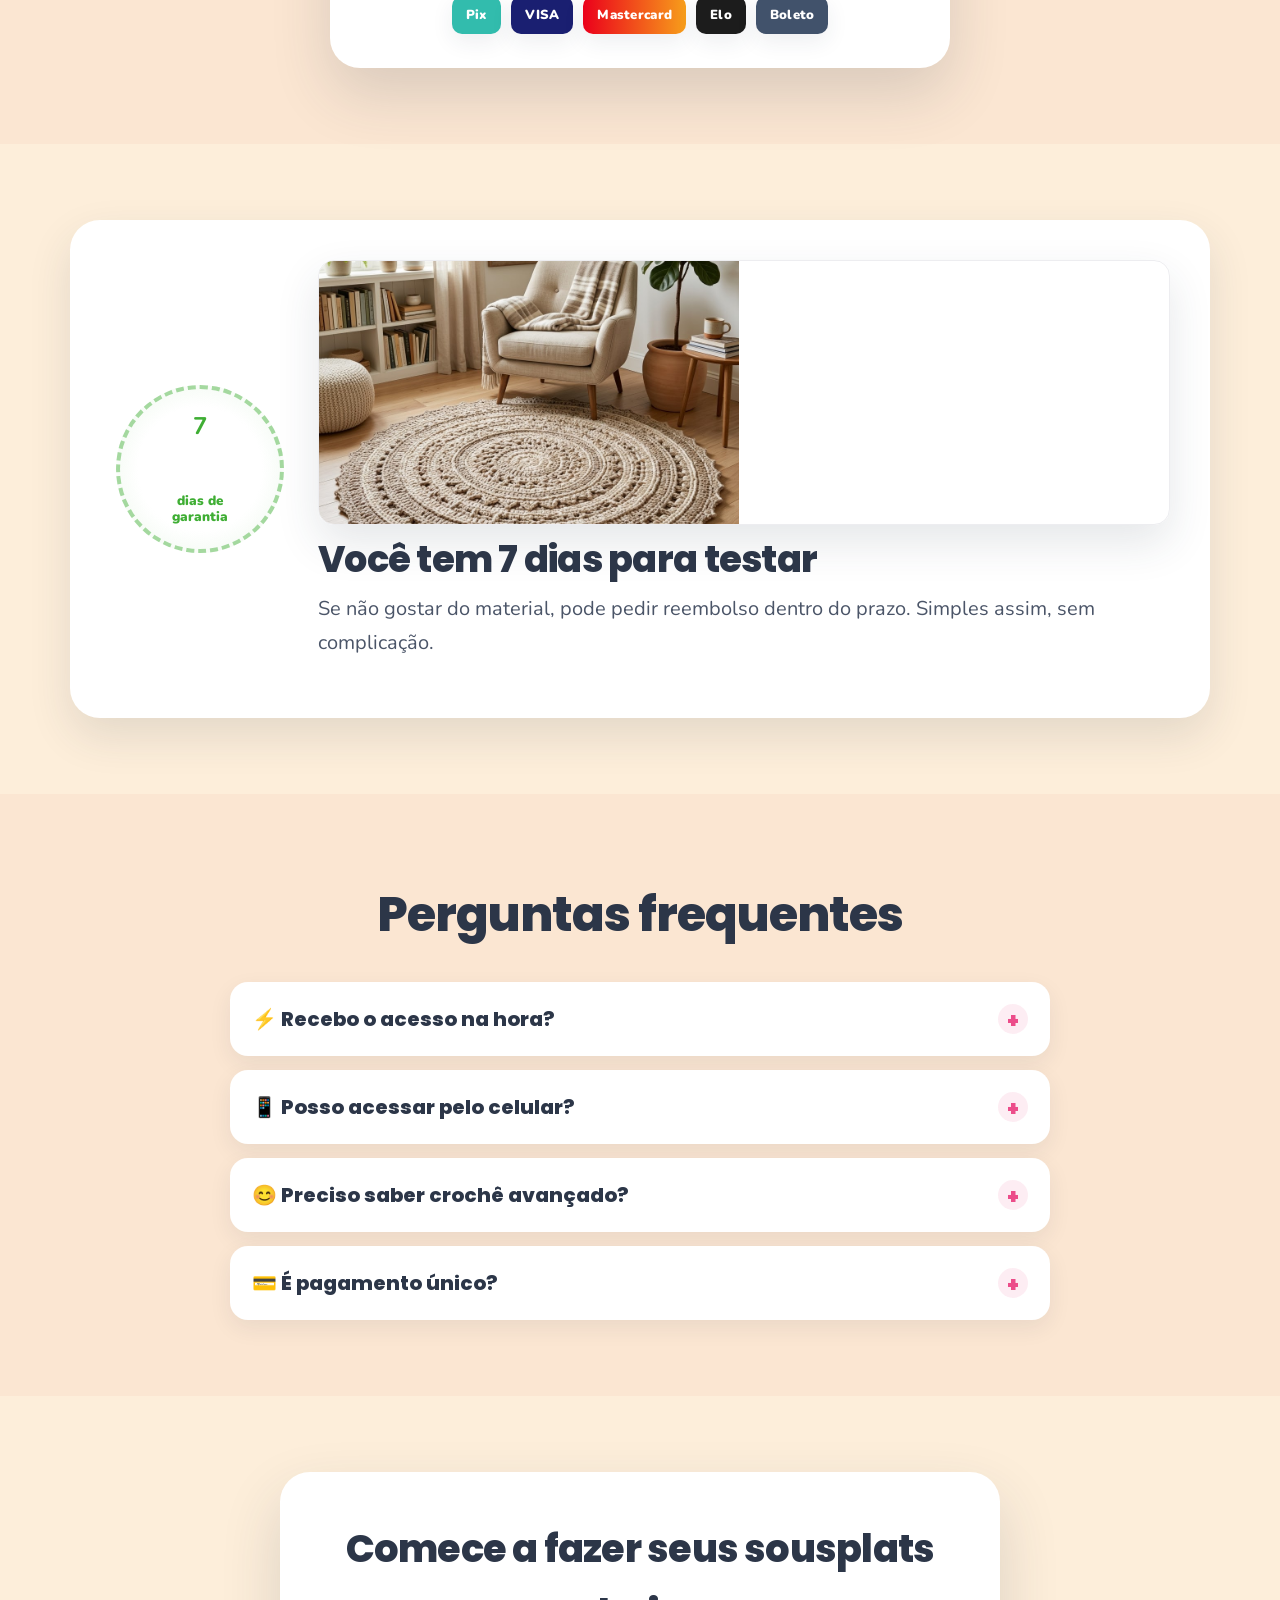
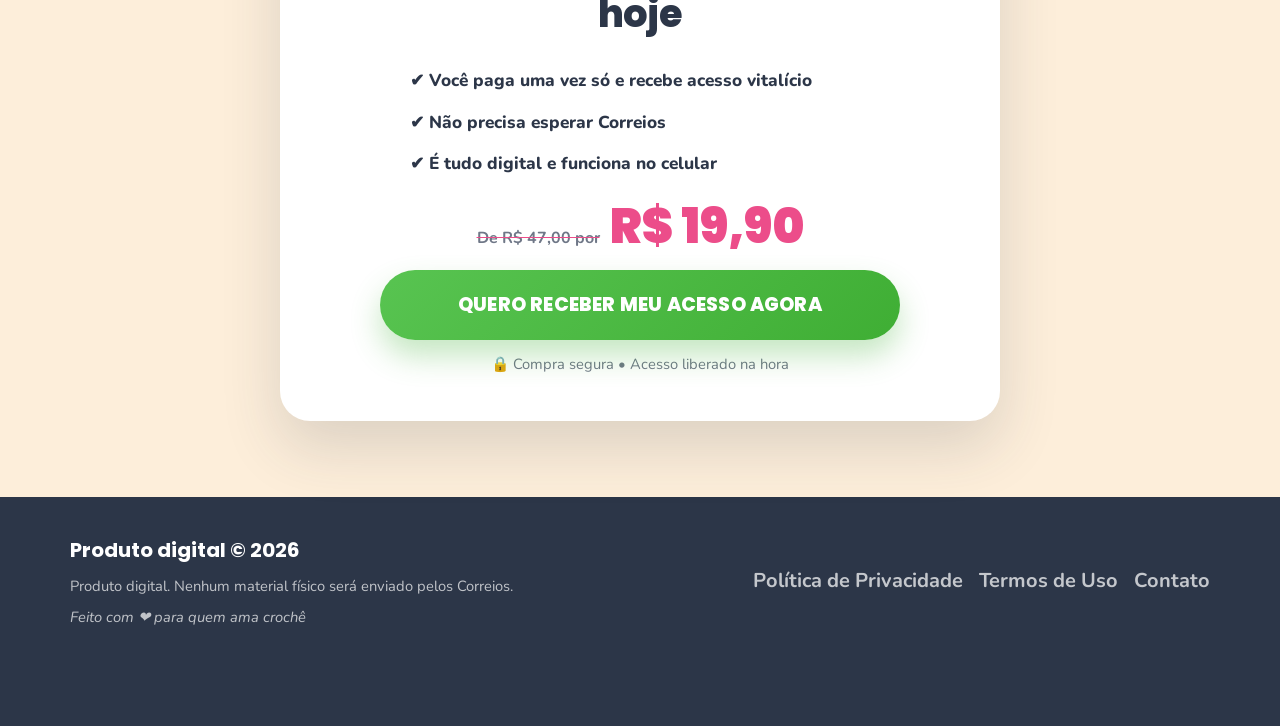
==== commit 743b7cbc: "Adiciona funil de quiz com perfil personalizado e tracking" ====
--- a/index.html
+++ b/index.html
@@ -47,6 +47,7 @@
         </span>
       </a>
       <a class="btn btn--primary btn--small" href="https://pay.cakto.com.br/pynu7jf_850468" target="_blank" rel="noopener noreferrer">Quero meu acesso</a>
+      <a class="btn btn--outline btn--small" href="quiz.html" rel="noopener noreferrer" data-preserve-tracking="true">Fazer quiz de 2 min</a>
     </div>
   </header>
 
@@ -619,7 +620,7 @@
         }
       }
 
-      function applyParamsToCheckoutLinks() {
+      function applyParamsToTrackedLinks() {
         const savedParams = loadSavedParams();
         if (!Object.keys(savedParams).length) return;
 
@@ -627,8 +628,9 @@
 
         document.querySelectorAll("a[href]").forEach(function (link) {
           const checkText = (link.href + " " + (link.textContent || "")).toLowerCase();
-
-          if (!checkoutWords.test(checkText)) return;
+          const preserveTracking = link.dataset && link.dataset.preserveTracking === "true";
+
+          if (!checkoutWords.test(checkText) && !preserveTracking) return;
 
           try {
             const url = new URL(link.href);
@@ -647,12 +649,12 @@
       saveCurrentParams();
 
       if (document.readyState === "loading") {
-        document.addEventListener("DOMContentLoaded", applyParamsToCheckoutLinks);
+        document.addEventListener("DOMContentLoaded", applyParamsToTrackedLinks);
       } else {
-        applyParamsToCheckoutLinks();
+        applyParamsToTrackedLinks();
       }
 
-      const observer = new MutationObserver(applyParamsToCheckoutLinks);
+      const observer = new MutationObserver(applyParamsToTrackedLinks);
       observer.observe(document.body, {
         childList: true,
         subtree: true
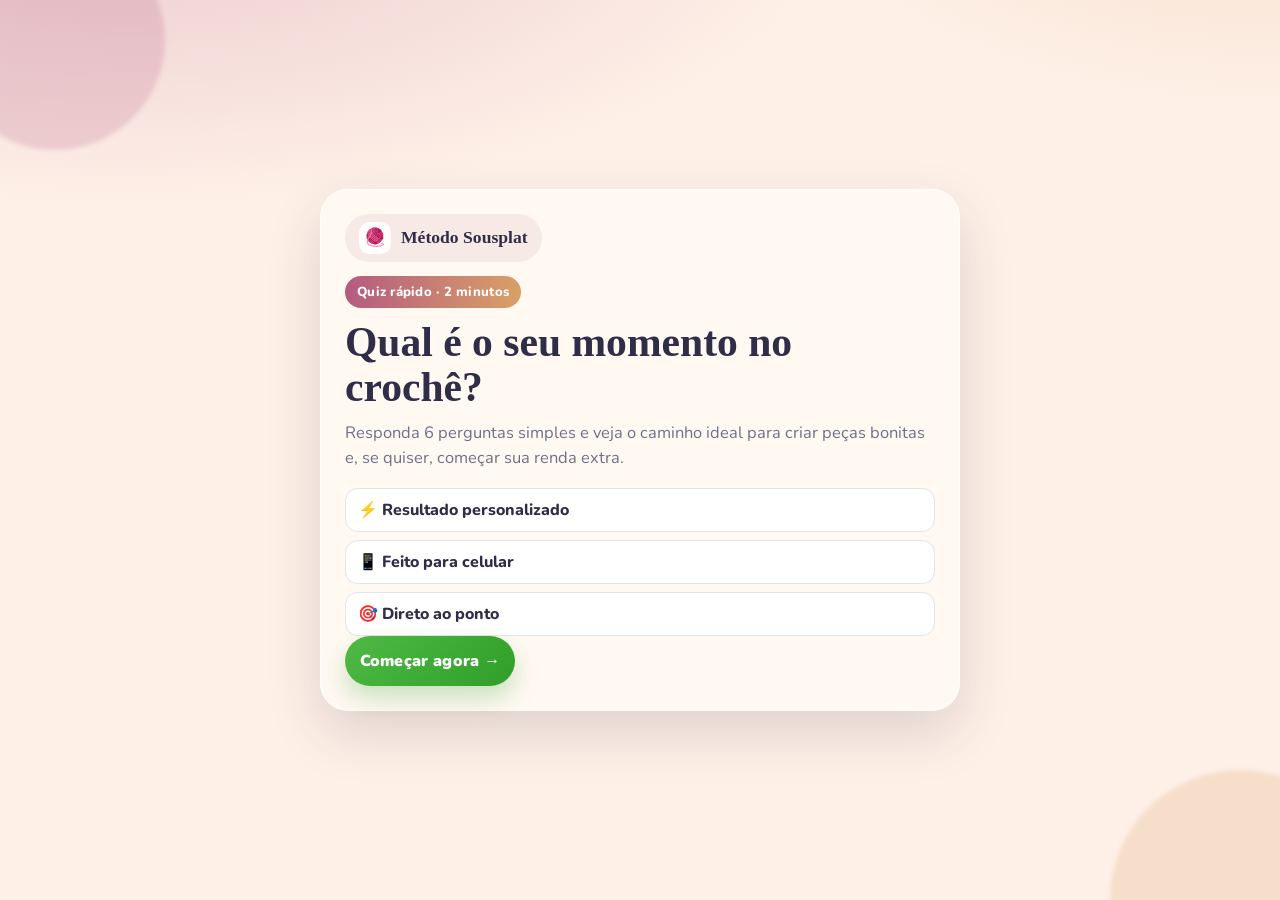
==== commit 489dc764: "Muda entrada do funil para quiz antes da oferta" ====
--- a/index.html
+++ b/index.html
@@ -37,350 +37,50 @@
     <span class="trustbar__slide">🛡️ TESTE POR 7 DIAS COM GARANTIA TOTAL</span>
   </div>
 
-  <header class="topbar topbar--simple" id="top">
-    <div class="navbar container">
-      <a class="brand" href="#top" aria-label="Ir para o topo">
-        <span class="brand__mark">🧶</span>
-        <span class="brand__text">
-          <strong>Crochê Digital da Vovó</strong>
-          <small>Sousplats • Receitas • Videoaulas</small>
-        </span>
-      </a>
-      <a class="btn btn--primary btn--small" href="https://pay.cakto.com.br/pynu7jf_850468" target="_blank" rel="noopener noreferrer">Quero meu acesso</a>
-      <a class="btn btn--outline btn--small" href="quiz.html" rel="noopener noreferrer" data-preserve-tracking="true">Fazer quiz de 2 min</a>
-    </div>
-  </header>
-
-  <main>
-    <!-- 1. HERO -->
-    <section class="hero section">
-      <div class="container hero__grid">
-        <div class="hero__content reveal">
-          <span class="eyebrow">🧶 Sousplats em crochê para mesa posta</span>
-          <span class="hero-social-proof">⭐ 4.7/5 de satisfação entre alunas</span>
-          <h1>Aprenda a fazer <span class="accent">sousplats lindos</span> pelo celular e transforme isso em renda extra, mesmo começando do zero</h1>
-          <p class="lead">Você recebe um passo a passo simples para aprender no seu ritmo, criar peças bonitas para sua mesa e ainda aproveitar isso para vender, presentear ou ocupar o tempo com algo prazeroso.</p>
-
-          <div class="hero-proof-list" aria-label="Benefícios rápidos">
-            <span>✔ Feito para iniciantes</span>
-            <span>✔ Aula simples e sem linguagem difícil</span>
-            <span>✔ Você assiste no seu ritmo, quando quiser</span>
-            <span>✔ Pode fazer para vender, presentear ou decorar sua casa</span>
-          </div>
-
-          <div class="hero-info">
-            <span>✔ Acesso liberado logo após o pagamento</span>
-            <span>✔ Acesso vitalício sem mensalidade</span>
-            <span>✔ 7 dias de garantia para testar com calma</span>
-          </div>
-
-          <div class="hero-offer-box" aria-label="Resumo da oferta">
-            <div class="hero-price">
-              <span class="hero-price__old">De R$ 47,00 por</span>
-              <strong class="hero-price__new">R$ 19,90</strong>
-            </div>
-            <div class="hero-offer-box__meta">
-              <span>Pagamento único</span>
-              <span>Recebe no celular</span>
-              <span>Comece hoje mesmo</span>
-            </div>
-          </div>
-
-          <a class="btn btn--primary btn--xl" href="https://pay.cakto.com.br/pynu7jf_850468" target="_blank" rel="noopener noreferrer">QUERO ACESSAR AGORA POR R$ 19,90</a>
-          <p class="microcopy">🔒 Compra segura • Acesso liberado na hora • Pix, cartão e boleto</p>
-        </div>
-
-        <div class="hero__visual reveal">
-          <figure class="hero-photo card-float">
-            <img src="images/new_hero_capa.png" alt="Capa principal do curso com modelos de sousplat em crochê" loading="eager" />
-            <span class="hero-photo__badge">Mesa posta com charme</span>
-          </figure>
-        </div>
-      </div>
-    </section>
-
-    <!-- 1b. DECISÃO RÁPIDA -->
-    <section class="section section--soft reveal" id="decisao-rapida">
-      <div class="container">
-        <div class="quick-win">
-          <h2>O que você leva hoje no seu acesso:</h2>
-          <div class="quick-win__grid">
-            <span>📱 Acesso imediato no celular</span>
-            <span>🎥 Aulas em vídeo passo a passo</span>
-            <span>🛡️ 7 dias de garantia</span>
-            <span>💳 Pagamento único de R$ 19,90</span>
-          </div>
-          <a class="btn btn--primary btn--xl" href="https://pay.cakto.com.br/pynu7jf_850468" target="_blank" rel="noopener noreferrer">SIM, QUERO COMEÇAR AGORA</a>
-        </div>
-      </div>
-    </section>
-
-    <!-- 1c. VITRINE EM VÍDEO -->
-    <section class="section reveal" id="vitrine-videos">
-      <div class="container">
-        <div class="section-heading">
-          <h2>Veja o resultado na prática</h2>
-          <p>Vídeos curtos para você sentir o acabamento das peças e o valor percebido.</p>
-        </div>
-
-        <div class="video-strip" aria-label="Vitrine de vídeos em loop">
-          <figure class="video-strip__card">
-            <video autoplay muted loop playsinline preload="metadata" poster="videos/posters/ad1.jpg" aria-label="Demonstração de sousplat em crochê">
-              <source src="videos/web/ad1_web.mp4" type="video/mp4" />
-            </video>
-          </figure>
-          <figure class="video-strip__card">
-            <video autoplay muted loop playsinline preload="metadata" poster="videos/posters/ad2.jpg" aria-label="Demonstração de modelo em crochê">
-              <source src="videos/web/ad2_web.mp4" type="video/mp4" />
-            </video>
-          </figure>
-          <figure class="video-strip__card">
-            <video autoplay muted loop playsinline preload="metadata" poster="videos/posters/extra_a.jpg" aria-label="Demonstração de coleção de sousplats">
-              <source src="videos/web/extra_a_web.mp4" type="video/mp4" />
-            </video>
-          </figure>
-          <figure class="video-strip__card">
-            <video autoplay muted loop playsinline preload="metadata" poster="videos/posters/extra_b.jpg" aria-label="Demonstração de variações de sousplat">
-              <source src="videos/web/extra_b_web.mp4" type="video/mp4" />
-            </video>
-          </figure>
-          <figure class="video-strip__card">
-            <video autoplay muted loop playsinline preload="metadata" poster="videos/posters/extra_c.jpg" aria-label="Demonstração de peça decorativa em crochê">
-              <source src="videos/web/extra_c_web.mp4" type="video/mp4" />
-            </video>
-          </figure>
-        </div>
-      </div>
-    </section>
-
-    <!-- 2. IDENTIFICAÇÃO / DOR -->
-    <section class="section reveal" id="identificacao">
-      <div class="container">
-        <div class="section-heading">
-          <h2>Você se identifica com isso?</h2>
-        </div>
-        <div class="pain-grid">
-          <article class="pain-card"><span class="pain-card__icon">😔</span><p>Você gostaria de ter um <strong>dinheirinho seu</strong>, sem depender de ninguém.</p></article>
-          <article class="pain-card"><span class="pain-card__icon">🤔</span><p>Já pensou em aprender crochê, mas achou que era <strong>difícil demais</strong> para você.</p></article>
-          <article class="pain-card"><span class="pain-card__icon">⏰</span><p>Tem um tempo livre em casa e queria <strong>ocupar com algo que dá prazer</strong> e orgulho.</p></article>
-          <article class="pain-card"><span class="pain-card__icon">📺</span><p>Cansou de ver vídeos soltos e confusos que <strong>não ensinam de verdade</strong>.</p></article>
-        </div>
-        <p class="pain-note">Se você se reconheceu em pelo menos uma dessas, este material foi feito pensando em você. 💛</p>
-      </div>
-    </section>
-
-    <!-- 2b. TRANSFORMAÇÃO / DESEJO -->
-    <section class="section section--soft reveal" id="transformacao">
-      <div class="container">
-        <div class="transform-box">
-          <h2>Imagine daqui a poucos dias…</h2>
-          <ul class="transform-list">
-            <li>✨ Suas próprias mãos criando peças lindas que enfeitam a sua mesa</li>
-            <li>💰 Vizinhas e amigas <strong>encomendando sousplats com você</strong> — uma renda extra todo mês</li>
-            <li>🥰 A sensação de orgulho ao dizer <strong>“fui eu que fiz”</strong></li>
-            <li>🎁 Presentes feitos à mão que ninguém esquece</li>
-          </ul>
-          <p class="transform-note">Tudo isso aprendendo no seu ritmo, pelo celular, mesmo começando do zero.</p>
-        </div>
-      </div>
-    </section>
-
-    <!-- 2c. BÔNUS / PROMESSA SECUNDÁRIA -->
-    <section class="section reveal" id="bonus-promessa">
-      <div class="container">
-        <div class="promise-box">
-          <figure class="promise-box__visual">
-            <img src="images/new_bonus_colecao.png" alt="Coleção de bônus de crochê com peças variadas" loading="lazy" />
-          </figure>
-          <div class="promise-box__content">
-            <h2>Além dos sousplats, você recebe muito mais</h2>
-            <p>Você também recebe receitas de <strong>tapetes, bolsas, flores, amigurumis e peças infantis</strong> — tudo organizado para acompanhar no seu ritmo.</p>
-          </div>
-        </div>
-      </div>
-    </section>
-
-    <!-- 3. O QUE VOCÊ RECEBE -->
-    <section class="section reveal" id="recebe">
-      <div class="container">
-        <div class="section-heading">
-          <h2>O que você recebe</h2>
-        </div>
-
-        <div class="receive-grid">
-          <article class="receive-card"><span class="receive-card__icon">🎥</span><p>Aulas em vídeo para acompanhar no celular</p></article>
-          <article class="receive-card"><span class="receive-card__icon">📄</span><p>Receitas em PDF organizadas</p></article>
-          <article class="receive-card"><span class="receive-card__icon">🍽️</span><p>Modelos de sousplat para mesa posta</p></article>
-          <article class="receive-card"><span class="receive-card__icon">💝</span><p>Ideias de peças para vender ou presentear</p></article>
-          <article class="receive-card"><span class="receive-card__icon">♾️</span><p>Acesso vitalício, sem mensalidade</p></article>
-        </div>
-
-        <div class="center-cta">
-          <a class="btn btn--primary btn--xl" href="https://pay.cakto.com.br/pynu7jf_850468" target="_blank" rel="noopener noreferrer">QUERO APRENDER SOUSPLAT AGORA</a>
-        </div>
-      </div>
-    </section>
-
-    <!-- 4. MODELOS / GALERIA -->
-    <section class="section section--soft reveal" id="modelos">
-      <div class="container">
-        <div class="section-heading">
-          <h2>Veja alguns modelos que você pode fazer</h2>
-        </div>
-
-        <div class="gallery-grid">
-          <figure class="model-card">
-            <img src="images/new_categorias.png" alt="Categorias de modelos de sousplat em crochê" loading="lazy" />
-            <figcaption>Categorias e modelos organizados</figcaption>
-          </figure>
-          <figure class="model-card">
-            <img src="images/01_azul_dourado_abertura.jpg" alt="Modelo azul com acabamento dourado" loading="lazy" />
-            <figcaption>Modelo azul com acabamento dourado</figcaption>
-          </figure>
-          <figure class="model-card">
-            <img src="images/05_mesa_posta_vermelho_branco.jpg" alt="Mesa posta com modelo vermelho e branco" loading="lazy" />
-            <figcaption>Mesa posta vermelho e branco</figcaption>
-          </figure>
-          <figure class="model-card">
-            <img src="images/06_preto_dourado_pronto.jpg" alt="Modelo preto com dourado" loading="lazy" />
-            <figcaption>Modelo preto com dourado</figcaption>
-          </figure>
-          <figure class="model-card">
-            <img src="images/07_conjunto_cru_delicado.jpg" alt="Modelo delicado cru" loading="lazy" />
-            <figcaption>Modelo delicado cru</figcaption>
-          </figure>
-          <figure class="model-card">
-            <img src="images/09_verde_sousplat_conjunto.jpg" alt="Modelo verde moderno" loading="lazy" />
-            <figcaption>Modelo verde moderno</figcaption>
-          </figure>
-        </div>
-
-        <div class="center-cta">
-          <a class="btn btn--primary btn--xl" href="https://pay.cakto.com.br/pynu7jf_850468" target="_blank" rel="noopener noreferrer">QUERO RECEBER NO CELULAR</a>
-        </div>
-      </div>
-    </section>
-
-    <!-- 5. É SIMPLES DE ACESSAR -->
-    <section class="section reveal" id="como-funciona">
-      <div class="container">
-        <div class="section-heading">
-          <h2>É simples de acessar</h2>
-        </div>
-
-        <div class="steps-grid">
-          <article class="step-card"><span class="step-card__num">1</span><h3>Faça o pagamento com segurança</h3></article>
-          <article class="step-card"><span class="step-card__num">2</span><h3>Receba o acesso digital</h3></article>
-          <article class="step-card"><span class="step-card__num">3</span><h3>Abra pelo celular e comece a fazer suas peças</h3></article>
-        </div>
-
-        <p class="simple-note">Não é material físico. Você recebe tudo digitalmente para acessar pelo celular.</p>
-
-        <div class="center-cta">
-          <a class="btn btn--primary btn--xl" href="https://pay.cakto.com.br/pynu7jf_850468" target="_blank" rel="noopener noreferrer">QUERO COMEÇAR AINDA HOJE</a>
-        </div>
-      </div>
-    </section>
-
-    <!-- 6. PARA QUEM E PARA QUEM NAO E -->
-    <section class="section reveal" id="perfil">
-      <div class="container">
-        <div class="section-heading">
-          <h2>Esse material é para você?</h2>
-        </div>
-
-        <div class="fit-grid">
-          <article class="fit-card fit-card--yes">
-            <h3>SIM, é para você se...</h3>
-            <ul>
-              <li>Quer aprender sousplat do zero, com calma</li>
-              <li>Busca uma renda extra em casa</li>
-              <li>Gosta de peças bonitas para mesa posta</li>
-              <li>Prefere aulas simples no celular</li>
-            </ul>
-          </article>
-
-          <article class="fit-card fit-card--no">
-            <h3>Talvez não seja para você se...</h3>
-            <ul>
-              <li>Não quer praticar nenhum passo</li>
-              <li>Procura material físico enviado pelos Correios</li>
-              <li>Quer resultado sem assistir às aulas</li>
-              <li>Não gosta de trabalhos manuais</li>
-            </ul>
-          </article>
-        </div>
-      </div>
-    </section>
-
-    <!-- 7. AUTORIDADE / ACOLHIMENTO -->
-    <section class="section section--soft reveal" id="autoridade">
-      <div class="container">
-        <div class="creator-box">
-          <figure class="creator-box__photo">
-            <img src="images/new_mockup_acesso.png" alt="Mockup do acesso digital com conteúdo de crochê" loading="lazy" />
-          </figure>
-          <div class="creator-box__content">
-            <h2>Um passo a passo pensado para quem quer aprender sem complicação</h2>
-            <p>Este material foi organizado com linguagem simples, aula por aula, para você conseguir acompanhar no seu ritmo e concluir suas primeiras peças com segurança.</p>
-            <p>Você não precisa correr. Basta abrir no celular, seguir os pontos e repetir com calma.</p>
-          </div>
-        </div>
-      </div>
-    </section>
-
-    <!-- 8. CONFIANÇA -->
-    <section class="section section--soft reveal" id="confianca">
-      <div class="container">
-        <div class="trust-badges">
-          <span class="trust-badge">🔒 Compra segura</span>
-          <span class="trust-badge">💳 Pagamento único</span>
-          <span class="trust-badge">🛡️ Garantia de 7 dias</span>
-          <span class="trust-badge">✅ Sem mensalidade</span>
-          <span class="trust-badge">📱 Funciona no celular</span>
-        </div>
-      </div>
-    </section>
-
-    <!-- 9. DEPOIMENTOS -->
-    <section class="section reveal" id="depoimentos">
-      <div class="container">
-        <div class="section-heading">
-          <h2>O que este material pode destravar para você</h2>
-        </div>
-
-        <div class="testimonial-grid">
-          <figure class="testimonial-card">
-            <span class="testimonial-card__label">Para quem começa do zero</span>
-            <span class="stars">★★★★★</span>
-            <blockquote>Você sai da sensação de “isso é difícil demais para mim” e passa a acompanhar um passo a passo simples, repetindo com calma até concluir suas primeiras peças.</blockquote>
-            <figcaption>
-              <strong>Aprendizado no seu ritmo</strong>
-              <small>Sem pressa, sem complicação e direto no celular</small>
-            </figcaption>
-          </figure>
-          <figure class="testimonial-card">
-            <span class="testimonial-card__label">Para quem quer renda extra</span>
-            <span class="stars">★★★★★</span>
-            <blockquote>Ao aprender modelos bonitos e valorizados, fica muito mais fácil mostrar para vizinhas, amigas e familiares e começar a receber encomendas.</blockquote>
-            <figcaption>
-              <strong>Peças que ajudam a vender</strong>
-              <small>Modelos pensados para mesa posta e presentes</small>
-            </figcaption>
-          </figure>
-          <figure class="testimonial-card">
-            <span class="testimonial-card__label">Para quem quer utilidade e prazer</span>
-            <span class="stars">★★★★★</span>
-            <blockquote>Você ocupa o tempo com algo bonito, produtivo e prazeroso, vendo suas mãos criarem peças que enfeitam a casa e ainda rendem elogios.</blockquote>
-            <figcaption>
-              <strong>Resultado bonito e útil</strong>
-              <small>Para decorar, presentear ou transformar em renda</small>
-            </figcaption>
-          </figure>
-        </div>
-      </div>
-    </section>
-
+  <!DOCTYPE html>
+  <html lang="pt-BR">
+  <head>
+    <meta charset="UTF-8" />
+    <meta name="viewport" content="width=device-width, initial-scale=1.0" />
+    <meta name="robots" content="noindex" />
+    <title>Redirecionando para o Quiz...</title>
+    <script>
+      (function () {
+        const target = new URL("quiz.html", window.location.href);
+        const currentParams = new URLSearchParams(window.location.search);
+
+        currentParams.forEach(function (value, key) {
+          if (value) target.searchParams.set(key, value);
+        });
+
+        window.location.replace(target.toString());
+      })();
+    </script>
+    <style>
+      body {
+        margin: 0;
+        min-height: 100vh;
+        display: grid;
+        place-items: center;
+        font-family: Arial, sans-serif;
+        background: #fdf0e5;
+        color: #2f2d47;
+        padding: 24px;
+        text-align: center;
+      }
+      a {
+        color: #2f2d47;
+        font-weight: 700;
+      }
+    </style>
+  </head>
+  <body>
+    <main>
+      <p>Redirecionando para o quiz...</p>
+      <p>Se nada acontecer, <a href="quiz.html">toque aqui para continuar</a>.</p>
+    </main>
+  </body>
+  </html>
     <!-- 10. DÚVIDAS QUE TRAVAM A COMPRA -->
     <section class="section reveal" id="duvidas-compra">
       <div class="container">
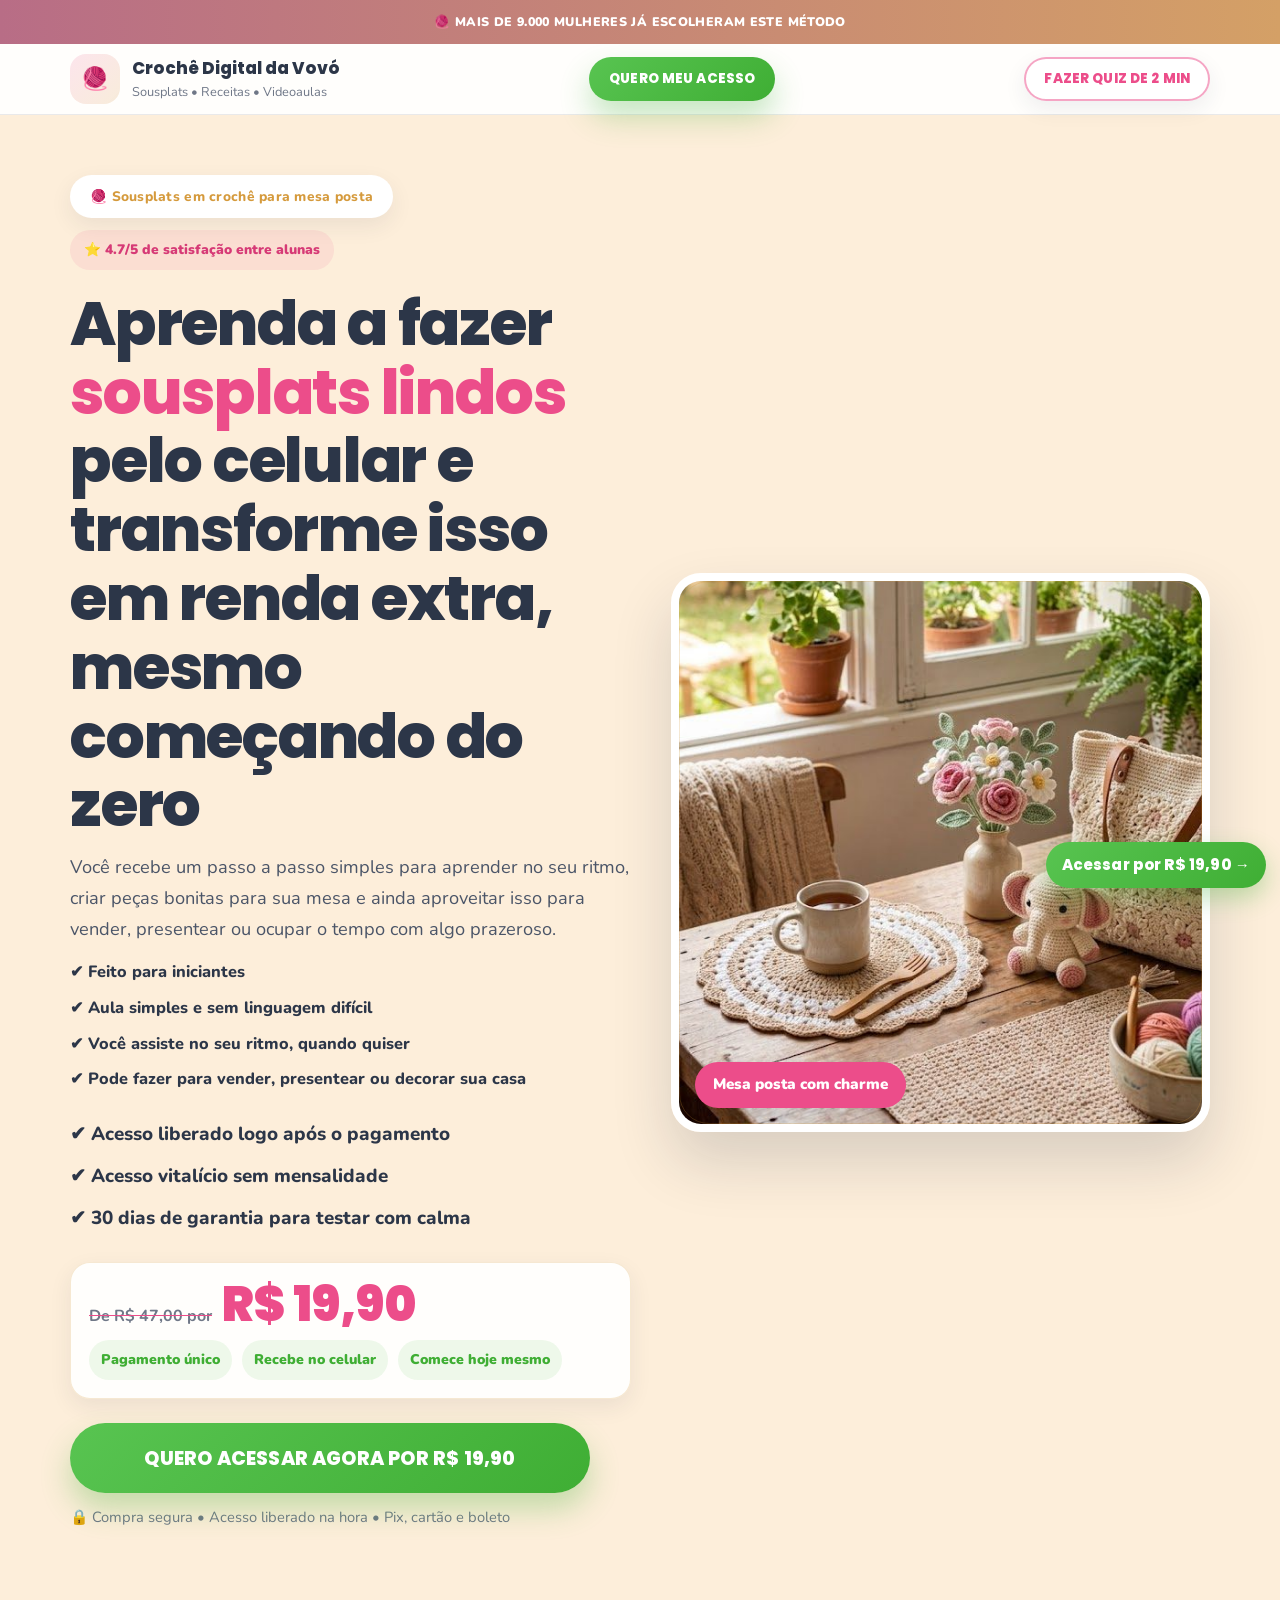
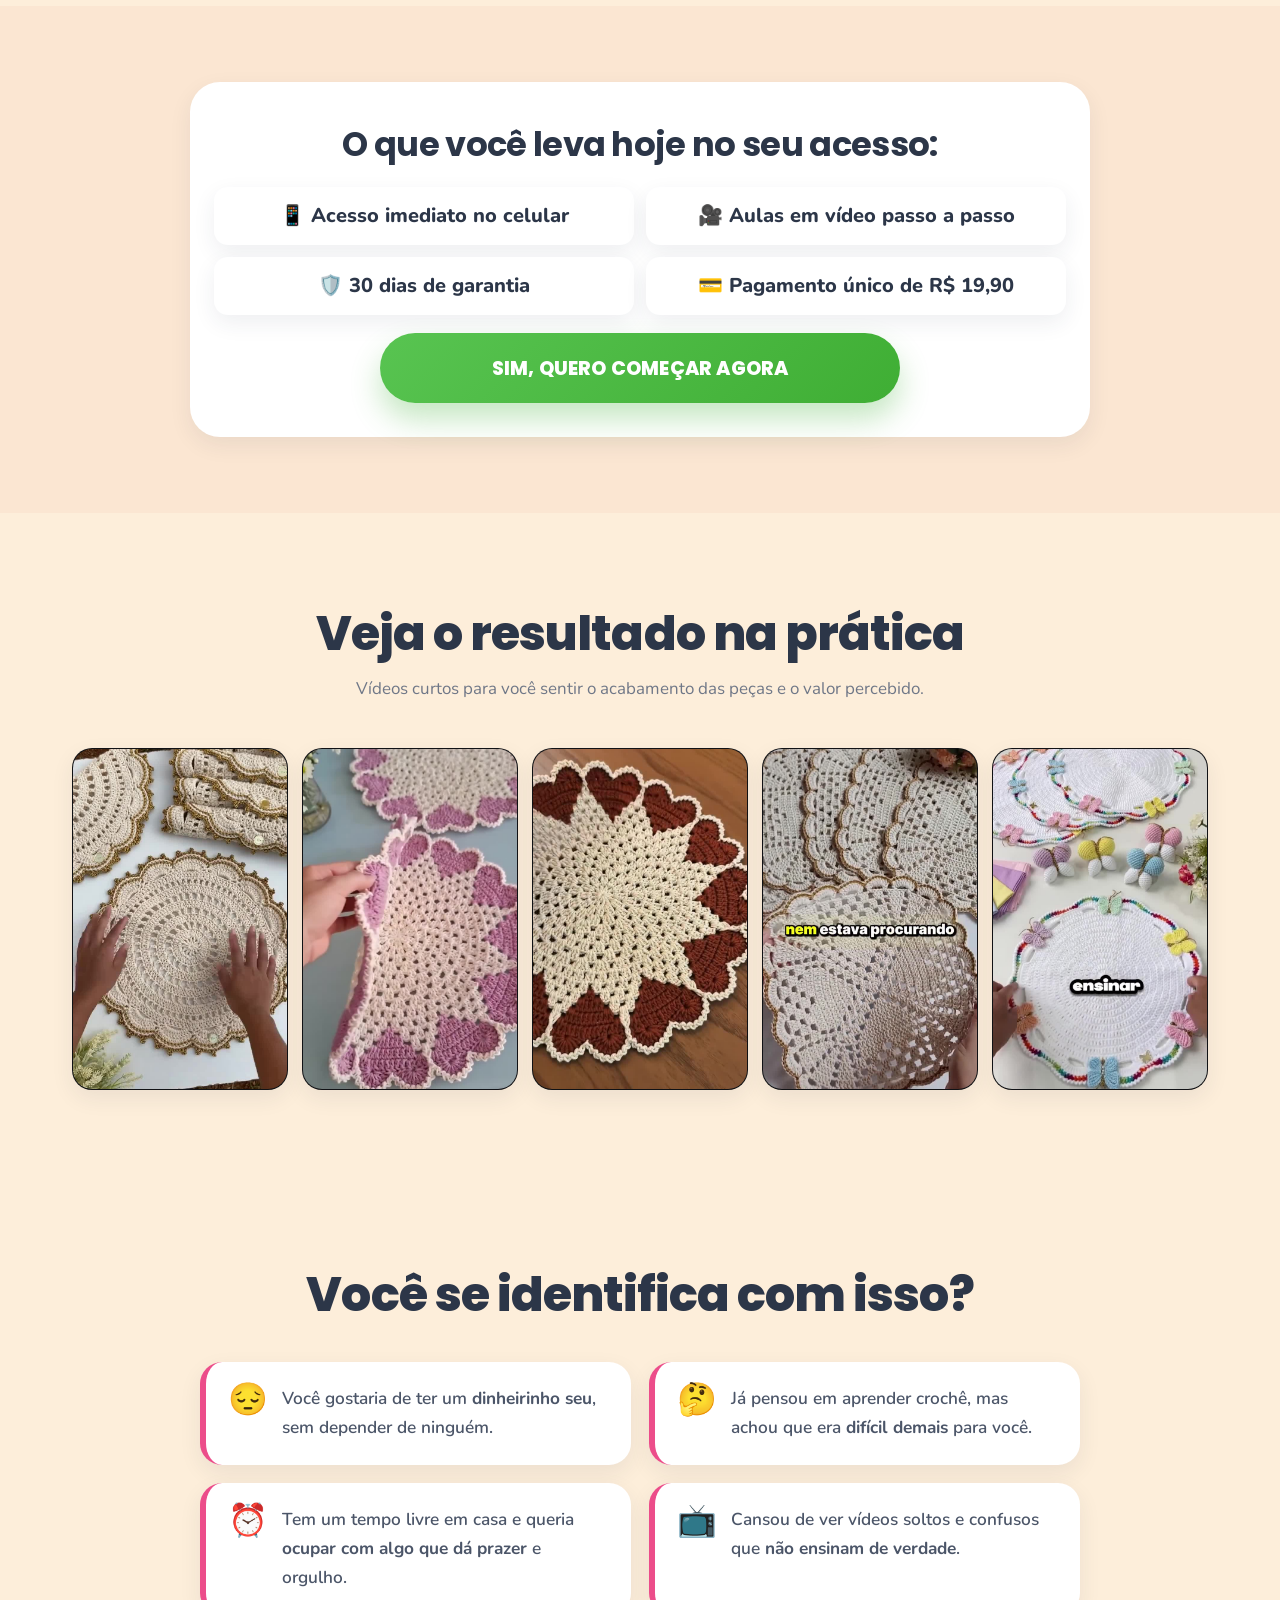
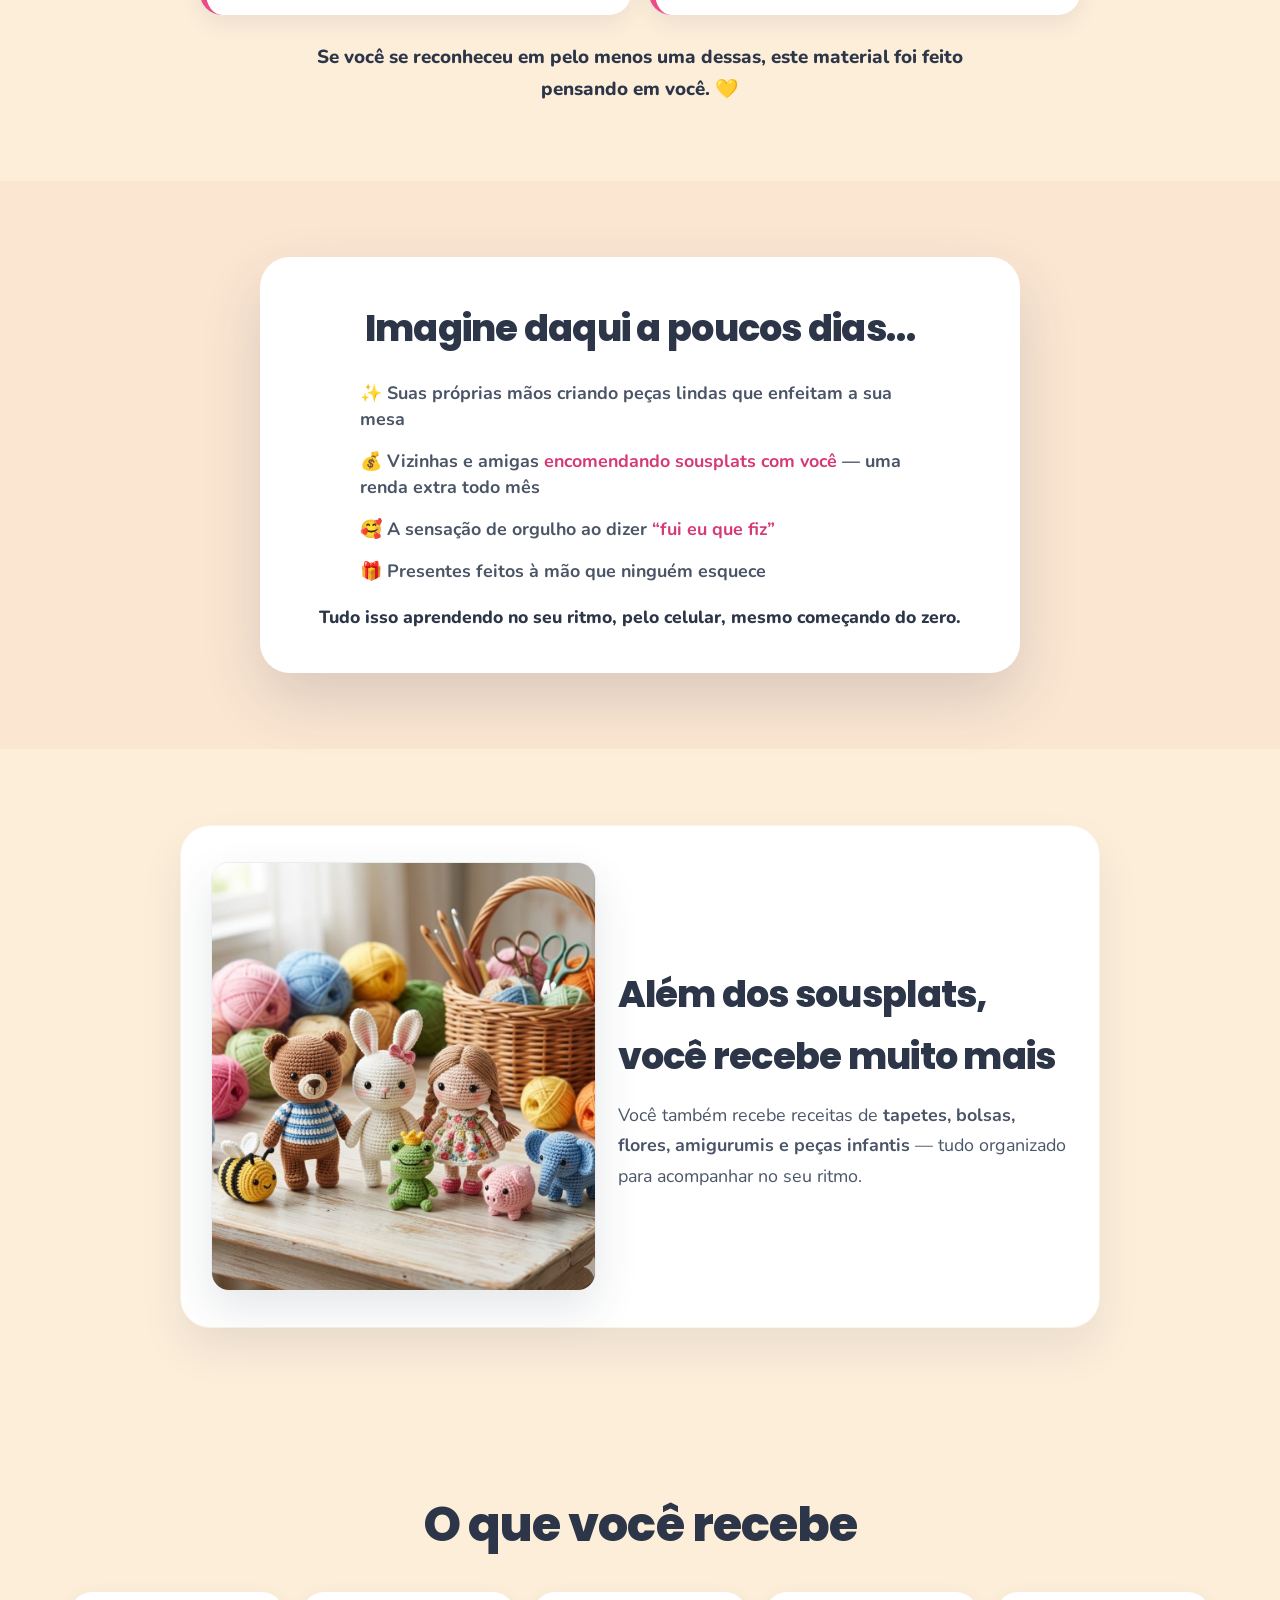
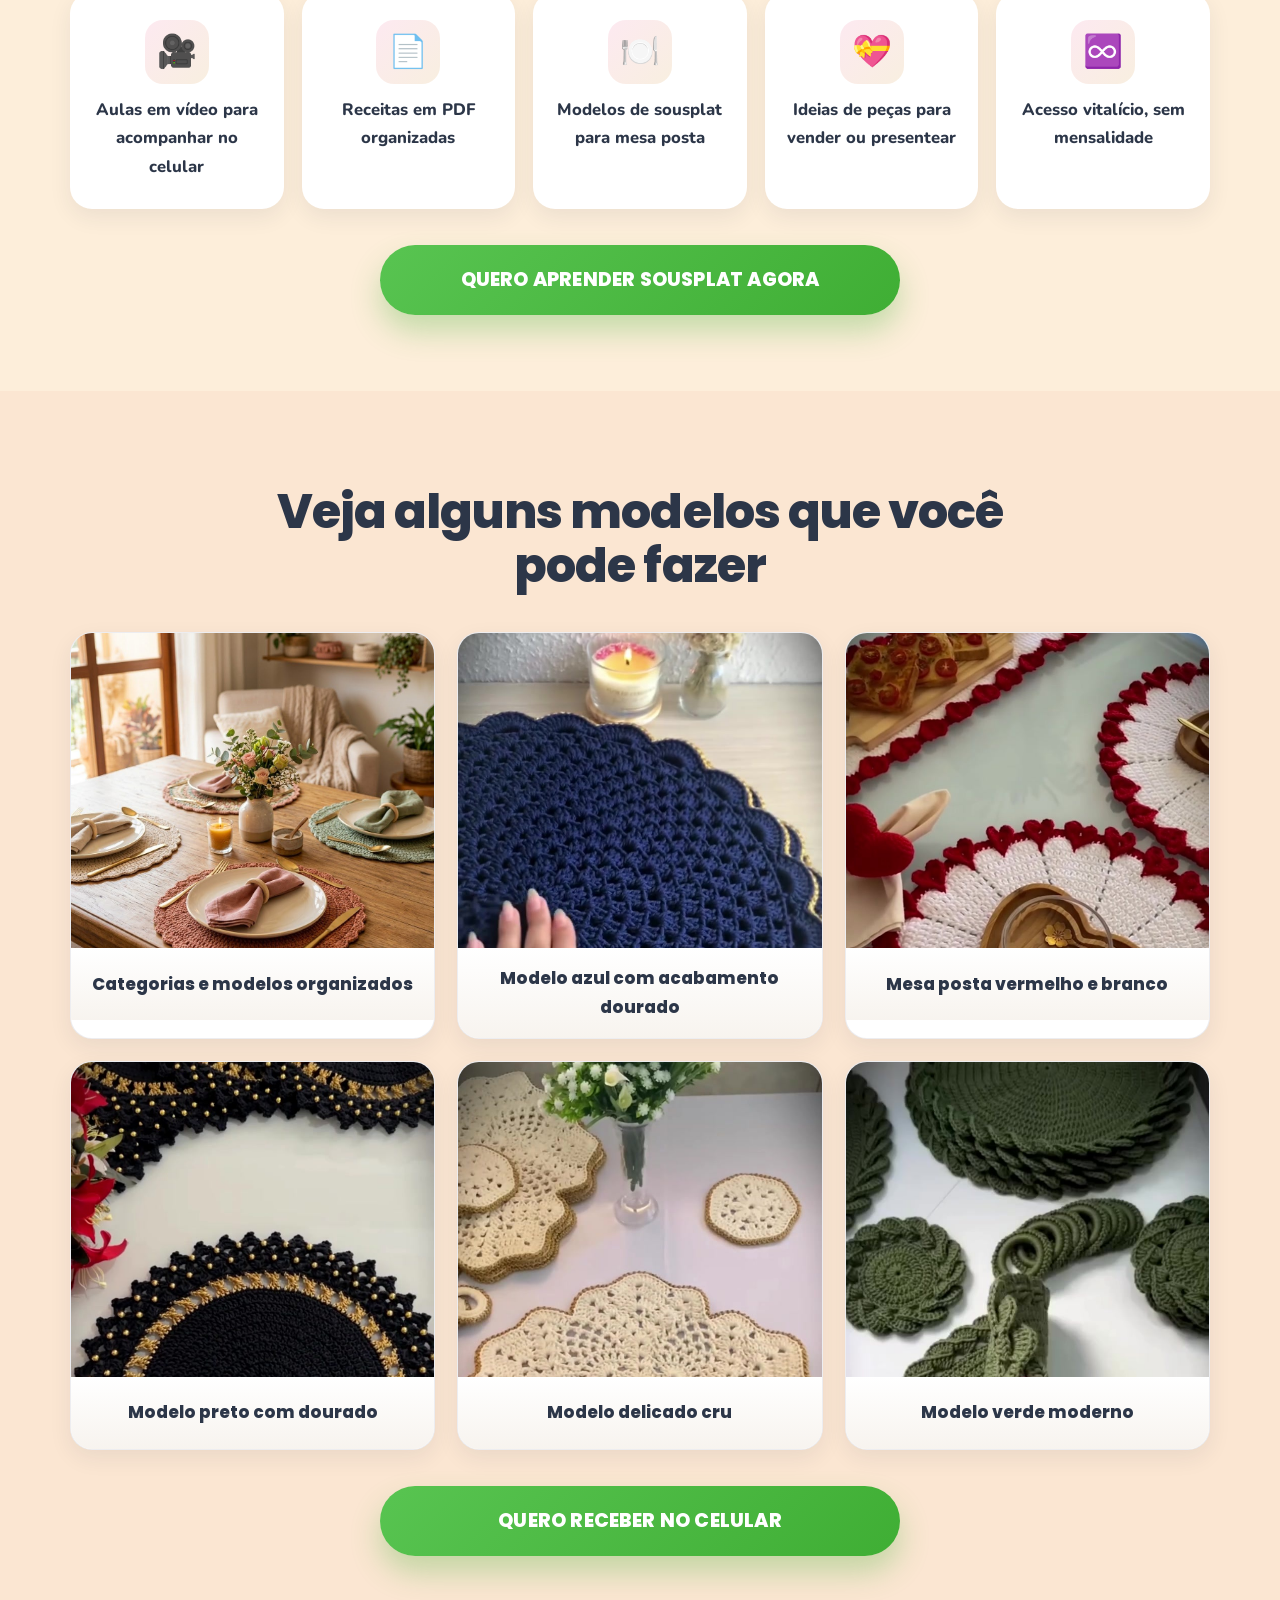
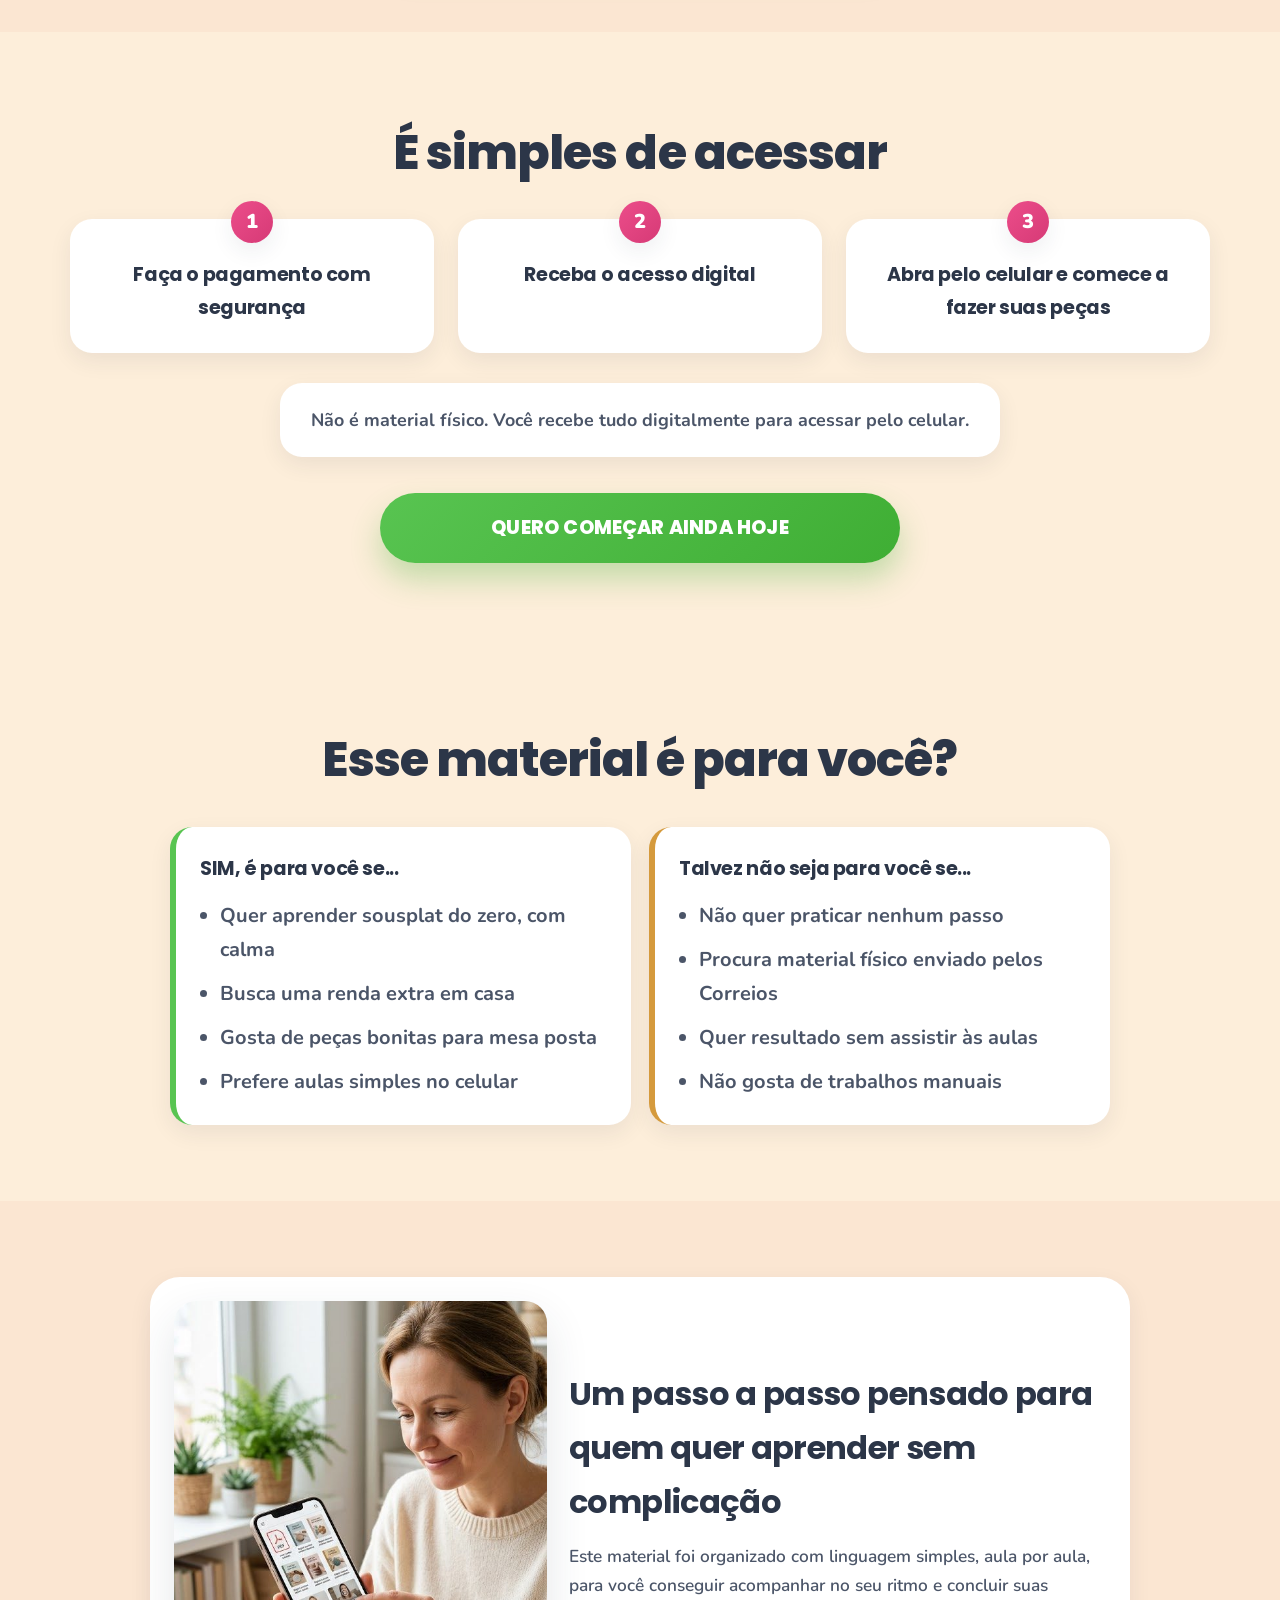
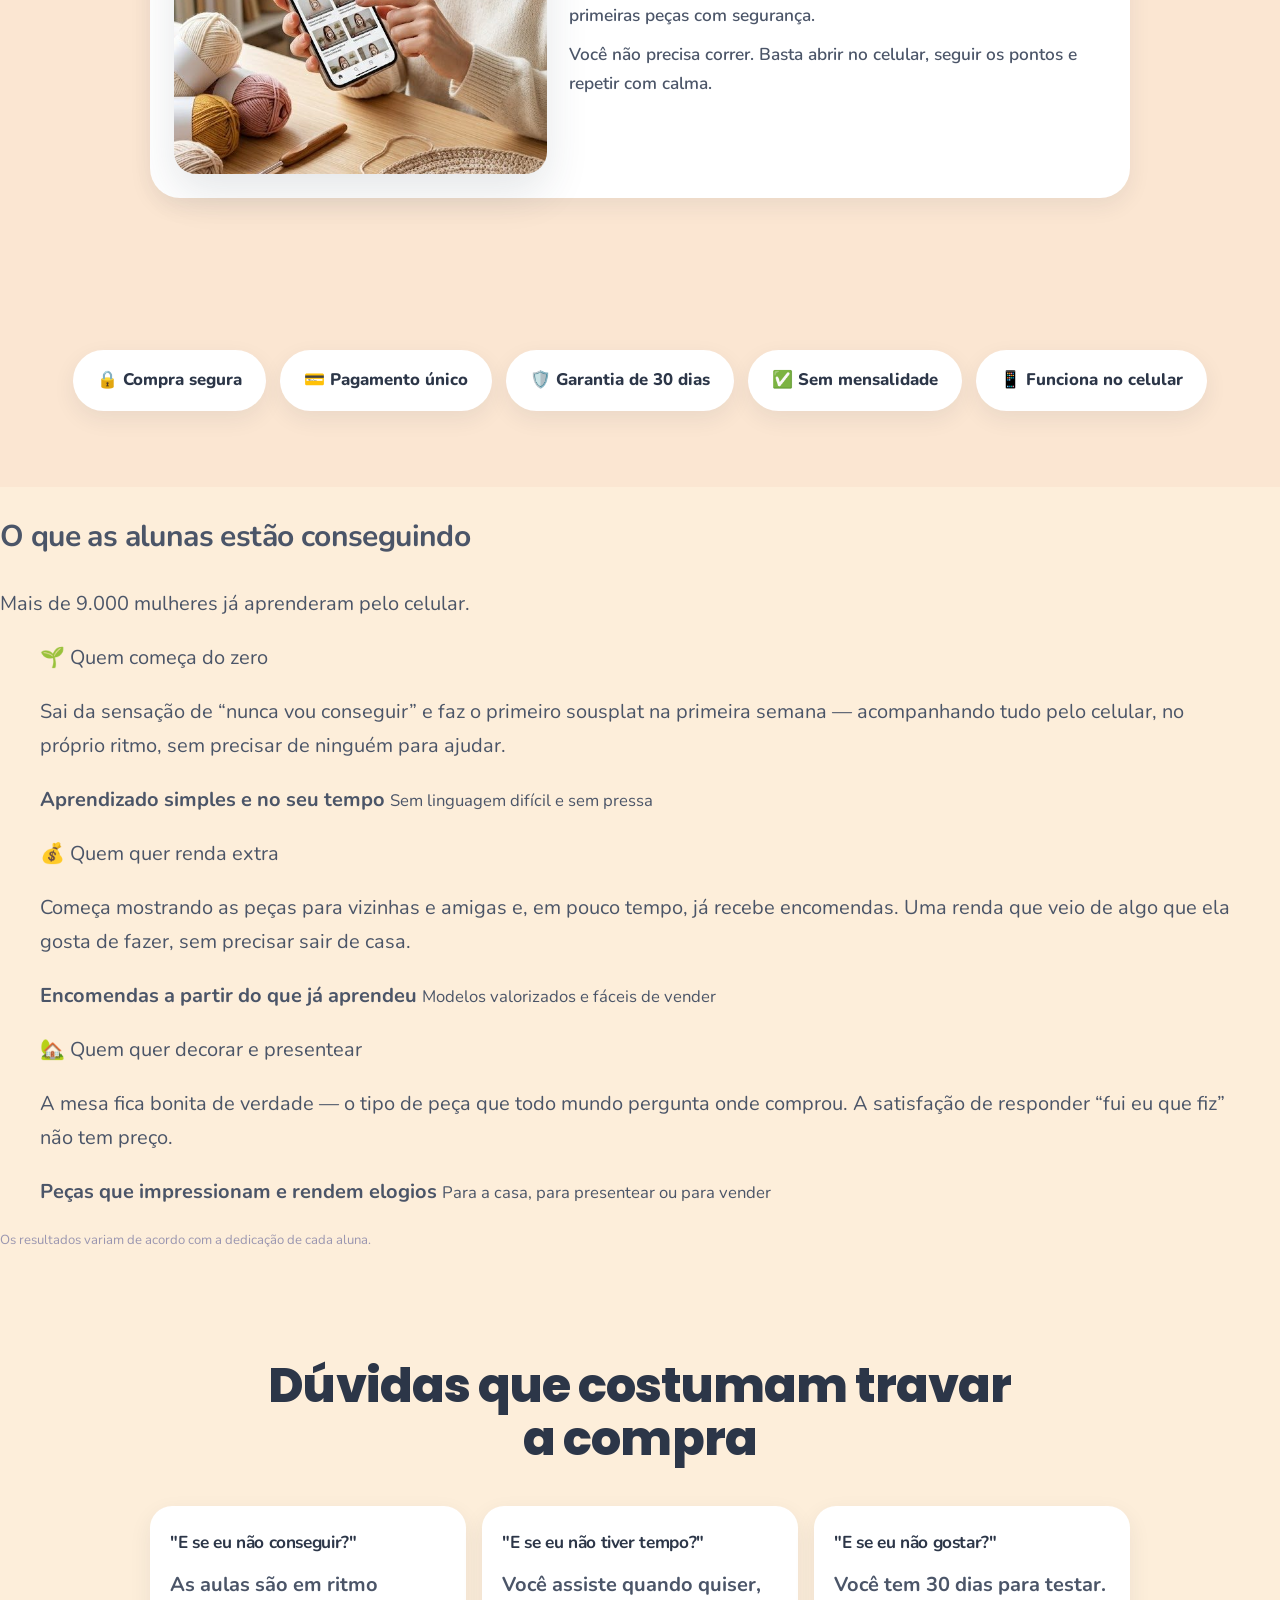
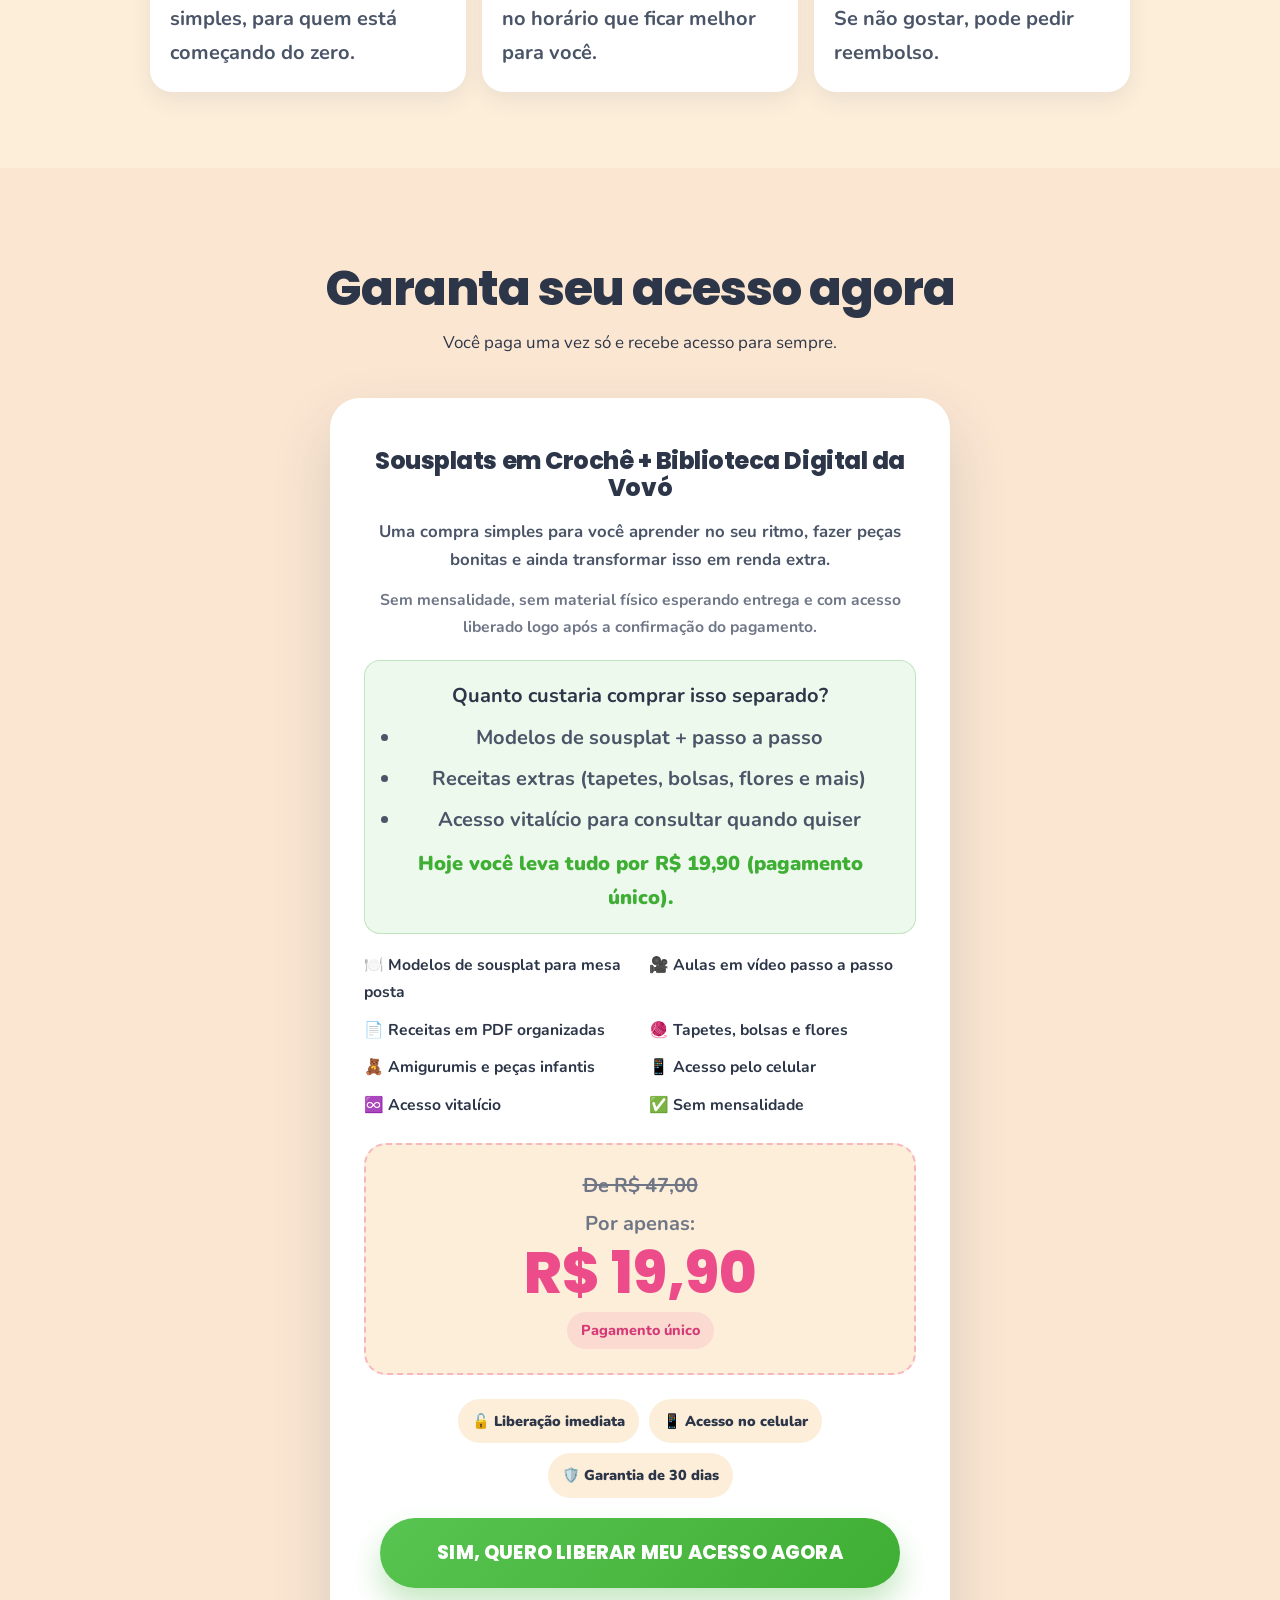
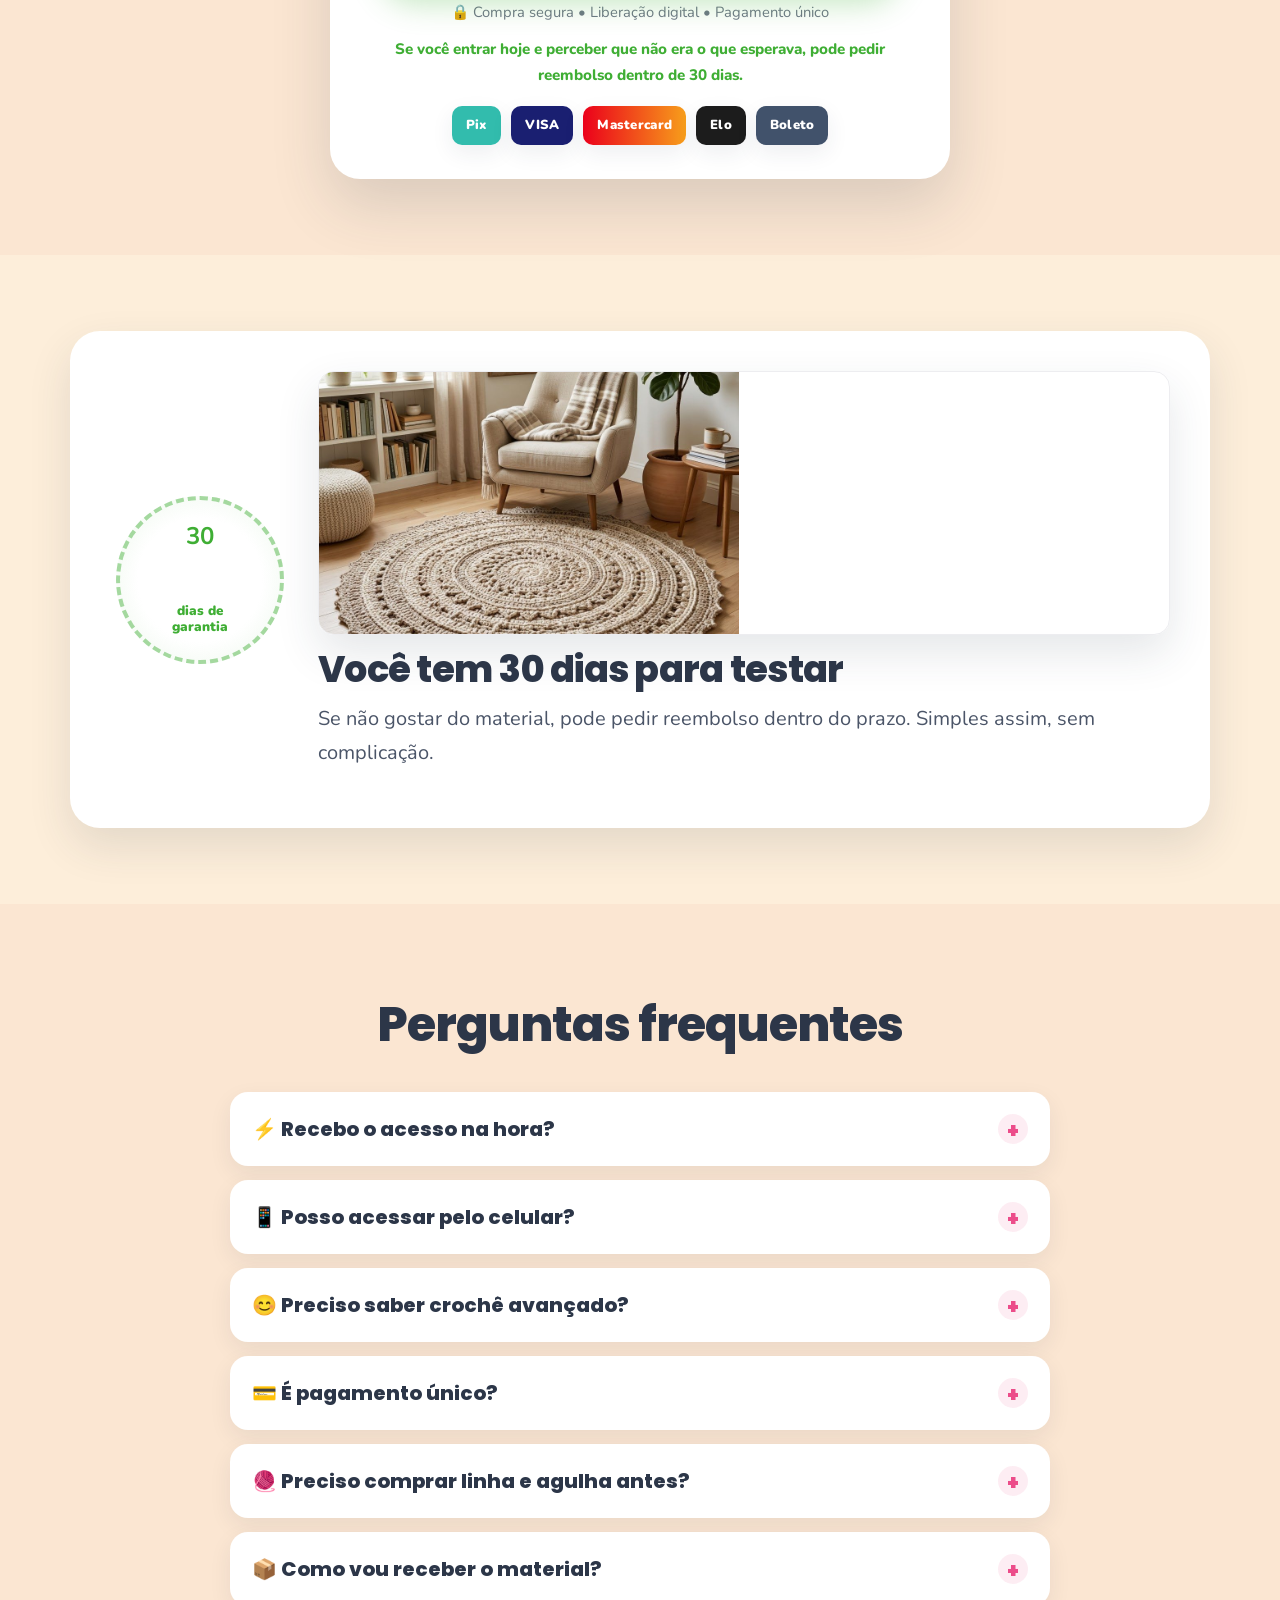
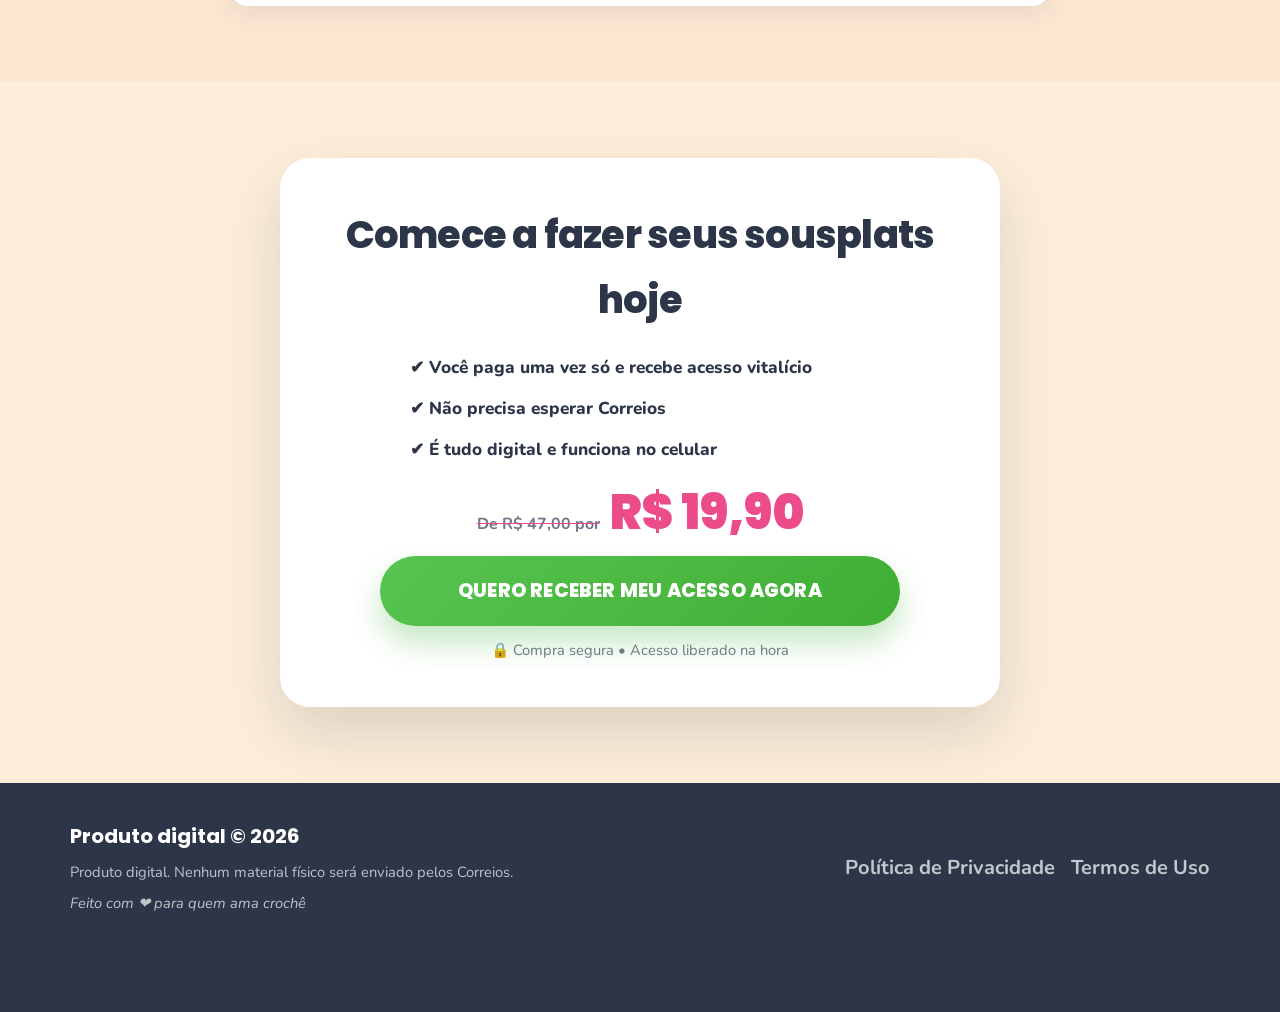
==== commit 3c3d8fa9: "Otimizacao completa da pagina para maxima conversao - index.html: reescrito limpo com delay 400ms an" ====
--- a/index.html
+++ b/index.html
@@ -3,12 +3,9 @@
 <head>
   <meta charset="UTF-8" />
   <meta name="viewport" content="width=device-width, initial-scale=1.0" />
+  <meta name="robots" content="noindex" />
   <meta name="description" content="Aprenda a fazer sousplats lindos em crochê pelo celular: aulas em vídeo, receitas em PDF e modelos prontos para mesa posta. Acesso vitalício por pagamento único." />
   <title>Sousplats em Crochê | Aprenda pelo Celular — Crochê Digital da Vovó</title>
-  <link rel="preconnect" href="https://fonts.googleapis.com" />
-  <link rel="preconnect" href="https://fonts.gstatic.com" crossorigin />
-  <link href="https://fonts.googleapis.com/css2?family=Nunito:wght@400;600;700;800;900&family=Poppins:wght@600;700;800;900&display=swap" rel="stylesheet" />
-  <link rel="stylesheet" href="style.css" />
 
   <!-- Meta Pixel Code -->
   <script>
@@ -27,346 +24,45 @@
   src="https://www.facebook.com/tr?id=1389836516248571&ev=PageView&noscript=1"
   /></noscript>
   <!-- End Meta Pixel Code -->
+
+  <style>
+    body {
+      margin: 0;
+      min-height: 100vh;
+      display: grid;
+      place-items: center;
+      font-family: Arial, sans-serif;
+      background: #fdf0e5;
+      color: #2f2d47;
+      padding: 24px;
+      text-align: center;
+    }
+    a { color: #2f2d47; font-weight: 700; }
+  </style>
 </head>
-<body class="senior">
-  <!-- Barra de confiança discreta -->
-  <div class="trustbar" data-trustbar-carousel>
-    <span class="trustbar__slide is-active">✨ OFERTA ESPECIAL DE HOJE: ACESSO COMPLETO POR R$ 19,90</span>
-    <span class="trustbar__slide">🧶 MAIS DE 4.700 MULHERES JÁ ESCOLHERAM ESTE MÉTODO</span>
-    <span class="trustbar__slide">📱 ACESSO IMEDIATO NO CELULAR APÓS A COMPRA</span>
-    <span class="trustbar__slide">🛡️ TESTE POR 7 DIAS COM GARANTIA TOTAL</span>
-  </div>
-
-  <!DOCTYPE html>
-  <html lang="pt-BR">
-  <head>
-    <meta charset="UTF-8" />
-    <meta name="viewport" content="width=device-width, initial-scale=1.0" />
-    <meta name="robots" content="noindex" />
-    <title>Redirecionando para o Quiz...</title>
-    <script>
-      (function () {
-        const target = new URL("quiz.html", window.location.href);
-        const currentParams = new URLSearchParams(window.location.search);
-
-        currentParams.forEach(function (value, key) {
-          if (value) target.searchParams.set(key, value);
-        });
-
-        window.location.replace(target.toString());
-      })();
-    </script>
-    <style>
-      body {
-        margin: 0;
-        min-height: 100vh;
-        display: grid;
-        place-items: center;
-        font-family: Arial, sans-serif;
-        background: #fdf0e5;
-        color: #2f2d47;
-        padding: 24px;
-        text-align: center;
-      }
-      a {
-        color: #2f2d47;
-        font-weight: 700;
-      }
-    </style>
-  </head>
-  <body>
-    <main>
-      <p>Redirecionando para o quiz...</p>
-      <p>Se nada acontecer, <a href="quiz.html">toque aqui para continuar</a>.</p>
-    </main>
-  </body>
-  </html>
-    <!-- 10. DÚVIDAS QUE TRAVAM A COMPRA -->
-    <section class="section reveal" id="duvidas-compra">
-      <div class="container">
-        <div class="section-heading">
-          <h2>Dúvidas que costumam travar a compra</h2>
-        </div>
-
-        <div class="objection-grid">
-          <article class="objection-card">
-            <h3>"E se eu não conseguir?"</h3>
-            <p>As aulas são em ritmo simples, para quem está começando do zero.</p>
-          </article>
-          <article class="objection-card">
-            <h3>"E se eu não tiver tempo?"</h3>
-            <p>Você assiste quando quiser, no horário que ficar melhor para você.</p>
-          </article>
-          <article class="objection-card">
-            <h3>"E se eu não gostar?"</h3>
-            <p>Você tem 7 dias para testar. Se não gostar, pode pedir reembolso.</p>
-          </article>
-        </div>
-      </div>
-    </section>
-
-    <!-- 11. OFERTA -->
-    <section class="section section--offer reveal" id="oferta">
-      <div class="container">
-        <div class="section-heading section-heading--light">
-          <h2>Garanta seu acesso agora</h2>
-          <p>Você paga uma vez só e recebe acesso para sempre.</p>
-        </div>
-
-        <div class="offer-card">
-          <h3 class="offer-card__title">Sousplats em Crochê + Biblioteca Digital da Vovó</h3>
-
-          <p class="offer-card__intro">Uma compra simples para você aprender no seu ritmo, fazer peças bonitas e ainda transformar isso em renda extra.</p>
-          <p class="offer-card__subintro">Sem mensalidade, sem material físico esperando entrega e com acesso liberado logo após a confirmação do pagamento.</p>
-
-          <div class="offer-anchor">
-            <p><strong>Quanto custaria comprar isso separado?</strong></p>
-            <ul>
-              <li>Modelos de sousplat + passo a passo</li>
-              <li>Receitas extras (tapetes, bolsas, flores e mais)</li>
-              <li>Acesso vitalício para consultar quando quiser</li>
-            </ul>
-            <span class="offer-anchor__result">Hoje você leva tudo por R$ 19,90 (pagamento único).</span>
-          </div>
-
-          <ul class="offer-list">
-            <li>🍽️ Modelos de sousplat para mesa posta</li>
-            <li>🎥 Aulas em vídeo passo a passo</li>
-            <li>📄 Receitas em PDF organizadas</li>
-            <li>🧶 Tapetes, bolsas e flores</li>
-            <li>🧸 Amigurumis e peças infantis</li>
-            <li>📱 Acesso pelo celular</li>
-            <li>♾️ Acesso vitalício</li>
-            <li>✅ Sem mensalidade</li>
-          </ul>
-
-          <div class="price-box">
-            <span class="price-box__old">De R$ 47,00</span>
-            <span class="price-box__label">Por apenas:</span>
-            <strong class="price-box__new">R$ 19,90</strong>
-            <span class="price-box__tag">Pagamento único</span>
-          </div>
-
-          <div class="offer-proof-row" aria-label="Segurança da oferta">
-            <span>🔓 Liberação imediata</span>
-            <span>📱 Acesso no celular</span>
-            <span>🛡️ Garantia de 7 dias</span>
-          </div>
-
-          <a class="btn btn--primary btn--block btn--xl" href="https://pay.cakto.com.br/pynu7jf_850468" target="_blank" rel="noopener noreferrer">SIM, QUERO LIBERAR MEU ACESSO AGORA</a>
-          <p class="microcopy">🔒 Compra segura • Liberação digital • Pagamento único</p>
-          <p class="offer-guarantee-note">Se você entrar hoje e perceber que não era o que esperava, pode pedir reembolso dentro de 7 dias.</p>
-
-          <div class="payment-row" aria-label="Formas de pagamento">
-            <span class="pay-chip pay-chip--pix">Pix</span>
-            <span class="pay-chip pay-chip--visa">VISA</span>
-            <span class="pay-chip pay-chip--master">Mastercard</span>
-            <span class="pay-chip pay-chip--elo">Elo</span>
-            <span class="pay-chip pay-chip--boleto">Boleto</span>
-          </div>
-        </div>
-      </div>
-    </section>
-
-    <!-- 12. GARANTIA -->
-    <section class="section reveal" id="garantia">
-      <div class="container guarantee-panel">
-        <div class="guarantee-seal"><strong>7</strong><span>dias de<br />garantia</span></div>
-        <div class="guarantee-content">
-          <figure class="guarantee-content__image">
-            <img src="images/new_garantia_segura.png" alt="Selo de compra segura e garantia de satisfação" loading="lazy" />
-          </figure>
-          <h2>Você tem 7 dias para testar</h2>
-          <p>Se não gostar do material, pode pedir reembolso dentro do prazo. Simples assim, sem complicação.</p>
-        </div>
-      </div>
-    </section>
-
-    <!-- 13. FAQ -->
-    <section class="section section--soft reveal" id="faq">
-      <div class="container">
-        <div class="section-heading">
-          <h2>Perguntas frequentes</h2>
-        </div>
-
-        <div class="accordion" data-accordion>
-          <article class="accordion-item">
-            <button class="accordion-trigger" type="button" aria-expanded="false">⚡ Recebo o acesso na hora?</button>
-            <div class="accordion-panel" hidden><p>Sim. Após a confirmação do pagamento, você recebe o acesso ao material digital na hora.</p></div>
-          </article>
-          <article class="accordion-item">
-            <button class="accordion-trigger" type="button" aria-expanded="false">📱 Posso acessar pelo celular?</button>
-            <div class="accordion-panel" hidden><p>Sim. Funciona muito bem no celular, tablet ou computador.</p></div>
-          </article>
-          <article class="accordion-item">
-            <button class="accordion-trigger" type="button" aria-expanded="false">😊 Preciso saber crochê avançado?</button>
-            <div class="accordion-panel" hidden><p>Não. Tem materiais simples para começar e também ideias para quem já faz crochê.</p></div>
-          </article>
-          <article class="accordion-item">
-            <button class="accordion-trigger" type="button" aria-expanded="false">💳 É pagamento único?</button>
-            <div class="accordion-panel" hidden><p>Sim. Você paga uma vez e acessa para sempre, sem mensalidade.</p></div>
-          </article>
-        </div>
-      </div>
-    </section>
-
-    <!-- 14. REFORÇO FINAL -->
-    <section class="section reveal" id="final">
-      <div class="container">
-        <div class="final-cta">
-          <h2>Comece a fazer seus sousplats hoje</h2>
-          <ul class="final-list">
-            <li>✔ Você paga uma vez só e recebe acesso vitalício</li>
-            <li>✔ Não precisa esperar Correios</li>
-            <li>✔ É tudo digital e funciona no celular</li>
-          </ul>
-          <div class="hero-price hero-price--center">
-            <span class="hero-price__old">De R$ 47,00 por</span>
-            <strong class="hero-price__new">R$ 19,90</strong>
-          </div>
-          <a class="btn btn--primary btn--xl" href="https://pay.cakto.com.br/pynu7jf_850468" target="_blank" rel="noopener noreferrer">QUERO RECEBER MEU ACESSO AGORA</a>
-          <p class="microcopy">🔒 Compra segura • Acesso liberado na hora</p>
-        </div>
-      </div>
-    </section>
+<body>
+  <main>
+    <p>Preparando sua experiência personalizada...</p>
+    <p>Se nada acontecer, <a id="manual-link" href="quiz.html">toque aqui para continuar</a>.</p>
   </main>
 
-  <!-- CTA flutuante -->
-  <a class="floating-cta" href="https://pay.cakto.com.br/pynu7jf_850468" target="_blank" rel="noopener noreferrer">
-    <strong>Acessar por R$ 19,90 →</strong>
-  </a>
-
-  <footer class="footer">
-    <div class="container footer__grid">
-      <div>
-        <strong>Produto digital © 2026</strong>
-        <p>Produto digital. Nenhum material físico será enviado pelos Correios.</p>
-        <p class="footer__made">Feito com ❤ para quem ama crochê</p>
-      </div>
-
-      <nav class="footer__links" aria-label="Links do rodapé">
-        <a href="#top">Política de Privacidade</a>
-        <a href="#top">Termos de Uso</a>
-        <a href="#top">Contato</a>
-      </nav>
-    </div>
-  </footer>
-
-  <script src="script.js" defer></script>
   <script>
     (function () {
-      const TRACKING_KEYS = [
-        "utm_source",
-        "utm_medium",
-        "utm_campaign",
-        "utm_content",
-        "utm_term",
-        "utm_id",
-        "utm_campaign_id",
-        "utm_adset_id",
-        "utm_ad_id",
-        "utm_placement",
-        "campaign_id",
-        "adset_id",
-        "ad_id",
-        "fbclid",
-        "gclid",
-        "ttclid",
-        "src"
-      ];
+      const target = new URL("oferta.html", window.location.href);
+      const currentParams = new URLSearchParams(window.location.search);
 
-      const STORAGE_KEY = "utmify_tracking_params";
-      const EXPIRATION_MS = 7 * 24 * 60 * 60 * 1000;
+      currentParams.forEach(function (value, key) {
+        if (value) target.searchParams.set(key, value);
+      });
 
-      function loadSavedParams() {
-        try {
-          const raw = localStorage.getItem(STORAGE_KEY);
-          if (!raw) return {};
+      document.getElementById("manual-link").href = target.toString();
 
-          const saved = JSON.parse(raw);
-
-          if (!saved.ts || Date.now() - saved.ts > EXPIRATION_MS) {
-            localStorage.removeItem(STORAGE_KEY);
-            return {};
-          }
-
-          return saved.data || {};
-        } catch (e) {
-          return {};
-        }
-      }
-
-      function saveCurrentParams() {
-        const urlParams = new URLSearchParams(window.location.search);
-        const savedParams = loadSavedParams();
-        let changed = false;
-
-        TRACKING_KEYS.forEach(function (key) {
-          const value = urlParams.get(key);
-          if (value) {
-            savedParams[key] = value;
-            changed = true;
-          }
-        });
-
-        if (changed) {
-          localStorage.setItem(
-            STORAGE_KEY,
-            JSON.stringify({
-              ts: Date.now(),
-              data: savedParams
-            })
-          );
-        }
-      }
-
-      function applyParamsToTrackedLinks() {
-        const savedParams = loadSavedParams();
-        if (!Object.keys(savedParams).length) return;
-
-        const checkoutWords = /checkout|comprar|pagamento|pay|cacto|kiwify|perfectpay|hotmart|eduzz|pepper/i;
-
-        document.querySelectorAll("a[href]").forEach(function (link) {
-          const checkText = (link.href + " " + (link.textContent || "")).toLowerCase();
-          const preserveTracking = link.dataset && link.dataset.preserveTracking === "true";
-
-          if (!checkoutWords.test(checkText) && !preserveTracking) return;
-
-          try {
-            const url = new URL(link.href);
-
-            Object.entries(savedParams).forEach(function ([key, value]) {
-              if (value && !url.searchParams.has(key)) {
-                url.searchParams.set(key, value);
-              }
-            });
-
-            link.href = url.toString();
-          } catch (e) {}
-        });
-      }
-
-      saveCurrentParams();
-
-      if (document.readyState === "loading") {
-        document.addEventListener("DOMContentLoaded", applyParamsToTrackedLinks);
-      } else {
-        applyParamsToTrackedLinks();
-      }
-
-      const observer = new MutationObserver(applyParamsToTrackedLinks);
-      observer.observe(document.body, {
-        childList: true,
-        subtree: true
-      });
+      // Pequeno atraso para garantir que o Meta Pixel envie o PageView
+      // antes da navegação interromper a requisição de rede.
+      window.setTimeout(function () {
+        window.location.replace(target.toString());
+      }, 400);
     })();
   </script>
-  <script
-    src="https://cdn.utmify.com.br/scripts/utms/latest.js"
-    data-utmify-prevent-xcod-sck
-    data-utmify-prevent-subids
-    async
-    defer
-  ></script>
 </body>
 </html>
